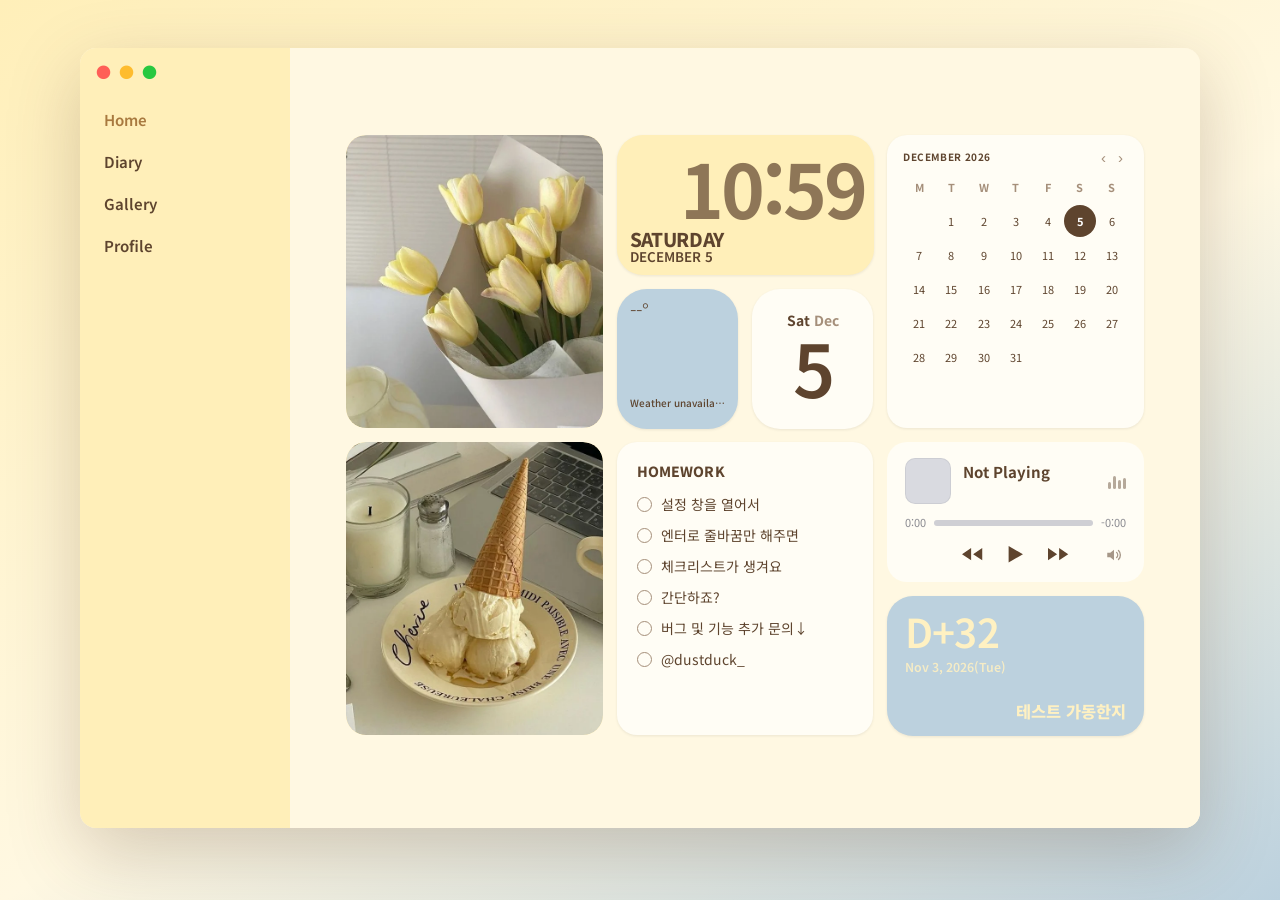
==== index.html @ 394e9ce0 "Add files via upload" ====
<!DOCTYPE html><html lang="ko"><head><meta charset="utf-8"><meta name="viewport" content="width=device-width,initial-scale=1"><title>Mac 샘플 페이지</title><meta name="robots" content="noindex,nofollow,noarchive,noimageindex"><meta property="og:type" content="website"><meta property="og:title" content="Mac 샘플 페이지"><meta property="og:locale" content="ko_KR"><link rel="preconnect" href="https://fonts.googleapis.com"><link rel="preconnect" href="https://fonts.gstatic.com" crossorigin><link rel="stylesheet" href="https://fonts.googleapis.com/css2?family=Noto+Sans+KR:wght@400;500;700&display=swap" media="print" onload="this.media='all'"><noscript><link rel="stylesheet" href="https://fonts.googleapis.com/css2?family=Noto+Sans+KR:wght@400;500;700&display=swap"></noscript><link rel="stylesheet" href="css/site.css"></head><body class="root-5"><main><section class="section-4"><div class="box-28"><nav class="box-29"><div class="box-30"><p class="text-14">●</p><p class="text-15">●</p><p class="text-16">●</p></div><a class="link-9 mac-nav open" data-ck="show" data-to=".box-32" data-grp=".box-31" role="tab" aria-selected="true" href="#">Home</a><a class="link-10 mac-nav" data-ck="show" data-to=".box-36" data-grp=".box-31" role="tab" aria-selected="false" href="#">Diary</a><a class="link-11 mac-nav" data-ck="show" data-to=".box-37" data-grp=".box-31" role="tab" aria-selected="false" href="#">Gallery</a><a class="link-12 mac-nav" data-ck="show" data-to=".box-38" data-grp=".box-31" role="tab" aria-selected="false" href="#">Profile</a></nav><div class="box-31"><div class="box-32" data-panel role="tabpanel"><div class="box-33"><div class="stack-3"><div class="box-34"><img class="image-5" src="images/adv3g8f.webp" alt="튤립 꽃다발 사진" width="600" height="683" fetchpriority="high" decoding="async"></div><div class="clk-3" data-clk="1"><div class="clk-t">1:18</div><div class="clk-w">Saturday</div><div class="clk-d">July 6</div></div><div class="cal-3" data-cal="1"><div class="cal-top"><div class="cal-h" title="오늘이 있는 달로"></div><span class="cal-nav"><button type="button" class="cal-p" aria-label="이전 달">‹</button><button type="button" class="cal-n" aria-label="다음 달">›</button></span></div><div class="cal-g"></div></div><div class="wx-3" data-wx="1" data-c="Seoul"><div class="wx-t">--°</div><div class="wx-m">Loading…</div><div class="wx-l"></div><canvas class="wx-cv" aria-hidden="true"></canvas></div><div class="dcal-3" data-dcal="1"><div class="dc-h"><b>Wed</b> <span>Mar</span></div><div class="dc-n">12</div></div><div class="box-35"><img class="image-6" src="images/ayjs6fj.webp" alt="아이스크림 사진" width="600" height="684" loading="lazy" decoding="async"></div><div class="chk-3" data-chk="1"><div class="chk-t">HOMEWORK</div><ul class="chk-l"><li><i></i><span>설정 창을 열어서</span></li><li><i></i><span>엔터로 줄바꿈만 해주면</span></li><li><i></i><span>체크리스트가 생겨요</span></li><li><i></i><span>간단하죠?</span></li><li><i></i><span>버그 및 기능 추가 문의↓</span></li><li><i></i><span>@dustduck_</span></li></ul></div><div class="lp-3" data-lp="https://youtu.be/PWK8EuUSMSI" data-mp="1"><div class="mp-top"><i class="mp-art"></i><div class="mp-m"><p class="mp-t">Not Playing</p><p class="mp-a"></p></div><i class="mp-eq"><b></b><b></b><b></b><b></b></i></div><div class="mp-tm"><span class="mp-e">0:00</span><div class="mp-bar"><i></i></div><span class="mp-r">-0:00</span></div><div class="mp-c"><div class="mp-ct"><button type="button" class="mp-pr" aria-label="이전 곡"><svg viewBox="0 0 24 24"><path d="M11 6v12L2 12zM22 6v12l-9-6z"/></svg></button><button type="button" class="mp-pl" aria-label="재생 / 일시정지"><svg viewBox="0 0 24 24" class="lp-i-play"><path d="M6 4.5v15l13-7.5z"/></svg><svg viewBox="0 0 24 24" class="lp-i-pause"><path d="M6 4h4.5v16H6zM13.5 4H18v16h-4.5z"/></svg></button><button type="button" class="mp-nx" aria-label="다음 곡"><svg viewBox="0 0 24 24"><path d="M13 6v12l9-6zM2 6v12l9-6z"/></svg></button></div><div class="mp-vw"><button type="button" class="mp-vb" aria-label="볼륨" aria-expanded="false"><svg viewBox="0 0 24 24"><path d="M3 9v6h4l5 4V5L7 9z"/><path d="M15.5 8.5a5 5 0 010 7M18 6a8.5 8.5 0 010 12" fill="none" stroke="currentColor" stroke-width="1.8" stroke-linecap="round"/></svg></button><div class="mp-vp" hidden><input type="range" class="mp-vr" min="0" max="100" step="1" value="70" aria-label="볼륨"></div></div></div><div class="lp-yt"></div></div><div class="dday-3" data-dday="1" data-d="2026-11-03" data-v="l"><div class="dd-i">♥</div><div class="dd-t">테스트 가동한지</div><div class="dd-s">2026-11-03</div><div class="dd-n">D-0</div></div></div></div></div><div class="box-36" data-panel role="tabpanel" hidden><section class="board-9 mac-diary" data-board="diary" data-view="box" data-src="notion" data-cats="top" data-limit="30" aria-label="다이어리 게시판"><ul class="bd-list" aria-live="polite"><li class="bd-msg">불러오는 중…</li></ul></section></div><div class="box-37" data-panel role="tabpanel" hidden><section class="board-10" data-board="gallery" data-view="photos" data-src="static" data-limit="30" aria-label="사진 갤러리"><ul class="bd-list" aria-live="polite"><li class="bd-msg">불러오는 중…</li></ul></section></div><div class="box-38" data-panel role="tabpanel" hidden><section class="board-11 mac-prof" data-board="profile" data-view="profile" data-src="notion" data-limit="10" aria-label="프로필 게시판"><ul class="bd-list" aria-live="polite"><li class="bd-msg">불러오는 중…</li></ul></section><section class="board-12 mac-tl" data-board="timeline" data-view="timeline" data-src="notion" data-limit="30" aria-label="타임라인 게시판"><ul class="bd-list" aria-live="polite"><li class="bd-msg">불러오는 중…</li></ul></section></div></div></div></section></main><script src="js/site.js" defer></script></body></html>
---- css/site.css ----
*,*::before,*::after{box-sizing:border-box}body{margin:0;-webkit-text-size-adjust:100%;overflow-x:clip}img,video,iframe{max-width:100%}img{height:auto}[hidden]{display:none!important}a{color:inherit}form input,form textarea{width:100%;padding:12px 14px;border:1px solid #cfd0d8;border-radius:10px;font:inherit;background:#fff;color:#111}form button{padding:12px 20px;border:0;border-radius:10px;background:#111;color:#fff;font:inherit;font-weight:600;cursor:pointer}[data-ck]{cursor:pointer}.bd-list{list-style:none;margin:0;padding:0;display:flex;flex-direction:column;gap:10px}.bd-item{border:1px solid rgba(128,128,140,.3);border-radius:12px;overflow:hidden}.bd-item summary{display:flex;justify-content:space-between;gap:12px;padding:14px 16px;cursor:pointer;list-style:none;font-weight:600}.bd-item summary::-webkit-details-marker{display:none}.bd-t{flex:1;min-width:0;overflow-wrap:anywhere;margin:0;font-size:inherit}.bd-n{display:none}.bd-item time{font-weight:400;font-size:.85em;opacity:.6;white-space:nowrap}.bd-b{padding:0 16px 16px;white-space:pre-wrap;line-height:1.7;overflow-wrap:anywhere}.bd-b img{display:block;max-width:100%;margin-top:12px;border-radius:8px}.bd-msg{opacity:.6;padding:8px 2px}.bd-item article{display:flex;flex-direction:column;gap:8px}.bd-item article>.bd-img{display:block;width:100%;aspect-ratio:4/3;object-fit:cover;border-radius:10px}.bd-item article>.bd-b{padding:0}[data-view=line] .bd-list{gap:0}[data-view=line] .bd-item{border:0;border-bottom:1px solid rgba(128,128,140,.3);border-radius:0}[data-view=line] .bd-item summary{padding-left:2px;padding-right:2px}[data-view=table] .bd-list{gap:0;border-top:2px solid currentColor}[data-view=table] .bd-item{border:0;border-bottom:1px solid rgba(128,128,140,.3);border-radius:0}[data-view=table] .bd-item summary{display:grid;grid-template-columns:3em 1fr auto;align-items:baseline;padding:12px 6px;font-weight:500}[data-view=table] .bd-n{display:block;opacity:.55;font-weight:400}[data-view=table] .bd-b{padding:4px 6px 18px 3.4em}[data-view=cards] .bd-list{display:grid;grid-template-columns:repeat(auto-fill,minmax(240px,1fr));gap:16px}[data-view=cards] .bd-item{background:rgba(128,128,140,.07);padding:12px}[data-view=cards] .bd-t{font-weight:600}[data-view=feed] .bd-list{gap:48px}[data-view=feed] .bd-item{border:0;border-radius:0;overflow:visible}[data-view=feed] .bd-item time{order:-2;font-size:.85em}[data-view=feed] .bd-t{order:-1;font-size:1.6em;line-height:1.3;font-weight:700}[data-view=feed] .bd-item article>.bd-img{aspect-ratio:auto;height:auto}[data-view=gallery] .bd-list{flex-direction:row;gap:20px;overflow-x:auto;scroll-snap-type:x mandatory;padding-bottom:14px;-webkit-overflow-scrolling:touch}[data-view=gallery] .bd-item{flex:0 0 min(300px,78%);scroll-snap-align:center;border:0;border-radius:0;overflow:visible}[data-view=gallery] .bd-item article>.bd-img{aspect-ratio:4/5;border-radius:6px}[data-view=gallery] .bd-t{font-weight:600}[data-view=gallery] .bd-list:focus-visible{outline:2px solid currentColor;outline-offset:4px}[data-view=photos] .bd-list{display:grid;grid-template-columns:repeat(auto-fill,minmax(min(190px,44%),1fr));gap:10px}[data-view=photos] .bd-item{background:none;padding:0;border:0;border-radius:14px;overflow:hidden}[data-view=photos] .bd-item article>:not(.bd-img){display:none}[data-view=photos] .bd-item:not(:has(.bd-img)){display:none}[data-view=photos] .bd-item article>.bd-img{display:block;width:100%;height:auto;aspect-ratio:1;object-fit:cover;border-radius:0;transition:transform .35s ease}[data-view=photos] .bd-item:hover article>.bd-img{transform:scale(1.05)}[data-view=photos] .bd-item.bd-lb{cursor:zoom-in}[data-view=photos] .bd-item.bd-lb:focus-visible{outline:2px solid currentColor;outline-offset:2px}[data-view=profile] .bd-list{display:grid;grid-template-columns:repeat(auto-fit,minmax(130px,1fr));max-width:480px;margin-left:auto;margin-right:auto;gap:12px}[data-view=profile] .bd-item{border:0;border-radius:18px;background:rgba(128,128,140,.08);padding:14px;overflow:hidden}[data-view=profile] .bd-item article{gap:6px;text-align:center;align-items:center}[data-view=profile] .bd-item article>.bd-img{aspect-ratio:1;width:100%;border-radius:14px;margin-bottom:6px}[data-view=profile] .bd-item time{display:none}[data-view=profile] .bd-cat{opacity:1;font-size:.72em;letter-spacing:.08em;text-transform:uppercase;padding:2px 10px;border-radius:999px;background:rgba(128,128,140,.18);margin:0}[data-view=profile] .bd-t{font-size:1.2em;font-weight:800;order:0}[data-view=profile] .bd-item article>.bd-b{font-size:.9em;opacity:.85;line-height:1.7;text-align:center;word-break:keep-all}[data-view=timeline] .bd-list{gap:0;position:relative;padding:0}[data-view=timeline] .bd-list::before{content:"";position:absolute;left:50%;top:0;bottom:0;width:2px;margin-left:-1px;background:rgba(128,128,140,.3)}[data-view=timeline] .bd-item{border:0;border-radius:0;overflow:visible;padding:0 0 28px;width:calc(50% - 28px);box-sizing:border-box;text-align:right;position:relative}[data-view=timeline] .bd-item:nth-child(even){margin-left:calc(50% + 28px);text-align:left}[data-view=timeline] .bd-item:last-child{padding-bottom:4px}[data-view=timeline] .bd-item::before{content:"";position:absolute;right:-35px;top:.35em;width:12px;height:12px;border-radius:50%;background:currentColor;box-shadow:0 0 0 4px rgba(128,128,140,.18)}[data-view=timeline] .bd-item:nth-child(even)::before{right:auto;left:-35px}[data-view=timeline] .bd-item::after{content:"";position:absolute;right:-24px;top:calc(.35em + 5px);width:24px;height:2px;background:rgba(128,128,140,.3)}[data-view=timeline] .bd-item:nth-child(even)::after{right:auto;left:-24px}[data-view=timeline] .bd-item article>.bd-img{margin-left:auto}[data-view=timeline] .bd-item:nth-child(even) article>.bd-img{margin-left:0}@media (max-width:479px){[data-view=timeline] .bd-item{width:calc(50% - 18px);font-size:.92em}[data-view=timeline] .bd-item:nth-child(even){margin-left:calc(50% + 18px)}[data-view=timeline] .bd-item::before{right:-24px;width:10px;height:10px;box-shadow:0 0 0 3px rgba(128,128,140,.18)}[data-view=timeline] .bd-item:nth-child(even)::before{left:-24px}[data-view=timeline] .bd-item::after{right:-18px;width:18px}[data-view=timeline] .bd-item:nth-child(even)::after{left:-18px}}[data-view=timeline] .bd-item article{gap:3px}[data-view=timeline] .bd-item time{order:-2;font-size:.8em;font-weight:700;letter-spacing:.04em;opacity:.65}[data-view=timeline] .bd-cat{order:-3;margin:0;font-size:.72em;letter-spacing:.06em;text-transform:uppercase}[data-view=timeline] .bd-t{order:-1;font-size:1.1em;font-weight:700}[data-view=timeline] .bd-item article>.bd-b{line-height:1.7}[data-view=timeline] .bd-item article>.bd-img{aspect-ratio:auto;height:auto;max-width:320px;border-radius:10px;margin-top:6px}[data-view=orbitline].ot-on{min-height:calc(100vh + var(--otn,0)*58vh);min-height:calc(100svh + var(--otn,0)*58svh)}[data-view=orbitline] .ot-on .bd-list,[data-view=orbitline].ot-on .bd-list{position:absolute;width:1px;height:1px;margin:-1px;overflow:hidden;clip:rect(0,0,0,0);white-space:nowrap}[data-view=orbitline] .ot-st{position:sticky;top:0;height:100vh;height:100svh;min-height:480px;display:grid;grid-template-columns:minmax(0,1.15fr) minmax(0,.85fr);align-items:center;column-gap:3vw;padding:0 4vw;box-sizing:border-box}[data-view=orbitline] .ot-sample{position:relative;height:auto;min-height:0;padding:12px 0}[data-view=orbitline] .ot-svg{width:min(100%,86vh);height:auto;aspect-ratio:1;justify-self:center;overflow:visible}[data-view=orbitline] .ot-sample .ot-svg{width:min(100%,320px)}[data-view=orbitline] .ot-ring{fill:none;stroke:currentColor;stroke-opacity:.2;stroke-width:1}[data-view=orbitline] .ot-ring.ot-d{stroke-dasharray:2 6;stroke-opacity:.34}[data-view=orbitline] .ot-tk line{stroke:currentColor;stroke-opacity:.4;stroke-width:1}[data-view=orbitline] .ot-core{fill:currentColor}[data-view=orbitline] .ot-ld{stroke:currentColor;stroke-opacity:.45;stroke-width:1;stroke-dasharray:1 5}[data-view=orbitline] .ot-path{fill:none;stroke:currentColor;stroke-opacity:.38;stroke-width:1;stroke-dasharray:3 5}[data-view=orbitline] .ot-dot{fill:currentColor;fill-opacity:.32;stroke:transparent;stroke-width:16px;cursor:pointer;outline:none}[data-view=orbitline] .ot-dot.past{fill-opacity:.62}[data-view=orbitline] .ot-dot.on{fill-opacity:1}[data-view=orbitline] .ot-dot:focus-visible{stroke:currentColor;stroke-opacity:.6;stroke-width:2px}[data-view=orbitline] .ot-halo{fill:none;stroke:currentColor;stroke-opacity:.7;stroke-width:1}[data-view=orbitline] .ot-lb{font:10px ui-monospace,Menlo,Consolas,monospace;fill:currentColor;fill-opacity:.55;letter-spacing:.08em;pointer-events:none}[data-view=orbitline] .ot-cap{padding:0 0 0 2vw;max-width:460px}[data-view=orbitline] .ot-n{font:11px ui-monospace,Menlo,Consolas,monospace;letter-spacing:.24em;opacity:.5}[data-view=orbitline] .ot-dt{font:12px ui-monospace,Menlo,Consolas,monospace;letter-spacing:.14em;opacity:.65;margin-top:20px}[data-view=orbitline] .ot-tt{font:400 clamp(28px,3.4vw,46px)/1.15 Georgia,"Times New Roman",serif;letter-spacing:-.02em;margin:10px 0 16px;padding:0}[data-view=orbitline] .ot-bd{font-size:14px;line-height:1.9;opacity:.75;white-space:pre-line;max-height:34vh;overflow:hidden}[data-view=orbitline] .ot-hint{font:10px ui-monospace,Menlo,Consolas,monospace;letter-spacing:.22em;opacity:.4;margin-top:30px}[data-view=orbitline] .ot-in .ot-dt,[data-view=orbitline] .ot-in .ot-tt,[data-view=orbitline] .ot-in .ot-bd{animation:otf .5s ease both}@keyframes otf{from{opacity:0;transform:translateY(10px)}to{opacity:var(--o,1);transform:none}}@media (max-width:760px){[data-view=orbitline] .ot-st{grid-template-columns:1fr;align-content:center;row-gap:8px;padding:0 20px}[data-view=orbitline] .ot-svg{width:min(100%,46svh)}[data-view=orbitline] .ot-lb{font-size:17px}[data-view=orbitline] .ot-cap{padding:0;max-width:none}[data-view=orbitline] .ot-bd{max-height:22svh;font-size:13px}[data-view=orbitline] .ot-hint{display:none}}@media (prefers-reduced-motion:reduce){[data-view=orbitline] .ot-in .ot-dt,[data-view=orbitline] .ot-in .ot-tt,[data-view=orbitline] .ot-in .ot-bd{animation:none}}[data-view=profile] .bd-list{}[data-view=custom] .bd-item{border:0;border-radius:0;overflow:visible;min-width:0}[data-lay=grid2] .bd-list{display:grid;grid-template-columns:repeat(2,minmax(0,1fr))}[data-lay=grid3] .bd-list{display:grid;grid-template-columns:repeat(3,minmax(0,1fr))}[data-lay=grid4] .bd-list{display:grid;grid-template-columns:repeat(4,minmax(0,1fr))}[data-lay=scroll] .bd-list{flex-direction:row;overflow-x:auto;scroll-snap-type:x mandatory;padding-bottom:14px;-webkit-overflow-scrolling:touch}[data-lay=scroll] .bd-item{flex:0 0 auto;scroll-snap-align:center}[data-bind=body]{white-space:pre-wrap}.bd-item{position:relative}.bd-a{position:absolute;top:0;right:0;bottom:0;left:0;z-index:1;border-radius:inherit}.bd-a:focus-visible{outline:2px solid currentColor;outline-offset:-2px}.bd-more{display:inline-block;margin-top:10px;font-size:.9em;text-decoration:underline;color:inherit}@media (max-width:359px){[data-view=profile] .bd-list{grid-template-columns:1fr}}@media (max-width:991px){[data-lay=grid4] .bd-list{grid-template-columns:repeat(2,minmax(0,1fr))}}@media (max-width:479px){[data-lay=grid2] .bd-list,[data-lay=grid3] .bd-list,[data-lay=grid4] .bd-list{grid-template-columns:1fr}}.bd-cats{display:flex;flex-wrap:wrap;gap:8px;margin:0 0 16px}.bd-cb,.bd-cats>button{font:inherit;color:inherit;background:transparent;border:1px solid rgba(128,128,140,.3);border-radius:999px;padding:6px 14px;cursor:pointer;display:inline-flex;gap:6px;align-items:center}.bd-cats small{opacity:.6;font-size:.85em}.bd-cats [aria-pressed=true]{background:rgba(128,128,140,.22);font-weight:700;border-color:transparent}.bd-cb:focus-visible,.bd-cats>button:focus-visible{outline:2px solid currentColor;outline-offset:2px}.bd-cat{display:inline-block;font-size:.8em;font-weight:700;opacity:.7;margin-bottom:2px}[data-cats=left]{display:grid;grid-template-columns:180px minmax(0,1fr);column-gap:24px}[data-cats=left]>*:not(.bd-cats){grid-column:2}[data-cats=left]>.bd-cats{grid-column:1;grid-row:1 / span 99;align-self:start;flex-direction:column;flex-wrap:nowrap;gap:2px;margin:0;padding-right:14px;border-right:1px solid rgba(128,128,140,.3)}[data-cats=left] .bd-cats>button{border:0;border-radius:8px;justify-content:space-between;padding:8px 10px;text-align:left}@media (max-width:640px){[data-cats=left]{display:block}[data-cats=left]>.bd-cats{flex-direction:row;flex-wrap:wrap;border:0;padding:0;margin:0 0 16px;gap:8px}[data-cats=left] .bd-cats>button{border:1px solid rgba(128,128,140,.3);border-radius:999px;justify-content:flex-start}}[data-catnav]{position:relative}.cn-b{font:inherit;color:inherit;background:transparent;border:1px solid rgba(128,128,140,.3);border-radius:10px;padding:8px 14px;cursor:pointer;display:flex;justify-content:space-between;gap:10px;align-items:center;width:100%;text-align:left}.cn-b::after{content:"\25BE";opacity:.6;transition:transform .15s}.cn-b[aria-expanded=true]::after{transform:rotate(180deg)}.cn-b:focus-visible,.cn-l a:focus-visible{outline:2px solid currentColor;outline-offset:2px}.cn-l{list-style:none;margin:0;padding:6px 0 0}.cn-l[hidden]{display:none}.cn-l a{display:flex;justify-content:space-between;gap:10px;padding:7px 10px;border-radius:8px;color:inherit;text-decoration:none}.cn-l a:hover,.cn-l a[aria-current]{background:rgba(128,128,140,.18)}.cn-l a[aria-current]{font-weight:700}.cn-l small{opacity:.6}[data-cstyle=fold] .cn-b{border:0;padding:6px 2px;font-weight:700}[data-cstyle=drop] .cn-l{position:absolute;left:0;top:calc(100% + 6px);min-width:100%;z-index:30;padding:6px;background:Canvas;color:CanvasText;border:1px solid rgba(128,128,140,.3);border-radius:12px;box-shadow:0 10px 30px rgba(0,0,0,.15)}.bd-item.bd-cur{background:rgba(128,128,140,.14);box-shadow:inset 3px 0 0 currentColor;padding:10px 12px;margin:-10px -12px;border-radius:8px}[data-prev="1"] .bd-item article>.bd-b,[data-prev="1"] [data-bind=body]{display:-webkit-box;-webkit-box-orient:vertical;-webkit-line-clamp:1;overflow:hidden}[data-prev="2"] .bd-item article>.bd-b,[data-prev="2"] [data-bind=body]{display:-webkit-box;-webkit-box-orient:vertical;-webkit-line-clamp:2;overflow:hidden}[data-prev="3"] .bd-item article>.bd-b,[data-prev="3"] [data-bind=body]{display:-webkit-box;-webkit-box-orient:vertical;-webkit-line-clamp:3;overflow:hidden}.lp-rec{position:absolute;left:5%;top:6.1%;width:72%;aspect-ratio:1;border-radius:50%;background:radial-gradient(circle,#2f4a4d,#16282b) center/cover;box-shadow:0 0 0 1.2cqw #0c0c0d,0 0 0 1.4cqw #2a2a2d;animation:lpspin 9s linear infinite;animation-play-state:paused}.lp-rec::after{content:"";position:absolute;inset:0;border-radius:50%;background:repeating-radial-gradient(circle,rgba(0,0,0,.16) 0 .25cqw,rgba(255,255,255,.05) .25cqw .5cqw),conic-gradient(from 20deg,rgba(255,255,255,.12),transparent 20%,rgba(255,255,255,.1) 50%,transparent 70%,rgba(255,255,255,.12))}.lp-hole{position:absolute;left:50%;top:50%;width:3.2cqw;height:3.2cqw;margin:-1.6cqw 0 0 -1.6cqw;border-radius:50%;background:#e8e8ea;z-index:2;box-shadow:0 0 0 .8cqw rgba(0,0,0,.35)}.lp-ring{position:absolute;left:3.56%;top:4.3%;width:75%;aspect-ratio:1;transform:rotate(-90deg);pointer-events:none;z-index:2;overflow:visible}.lp-ring circle{fill:none;stroke:currentColor;stroke-width:.55;stroke-linecap:round;transition:stroke-dasharray .5s linear}.lp-tn{position:absolute;left:0;top:0;width:100%;height:100%;pointer-events:none;z-index:3;overflow:visible}.lp-arm{transform-origin:596px 108px;transform:rotate(-12deg);transition:transform 1s cubic-bezier(.4,0,.2,1);filter:drop-shadow(0 6px 5px rgba(0,0,0,.35))}.on .lp-arm{transform:rotate(0deg)}.lp-vol{position:absolute;right:5%;top:50%;width:4.2%;height:36%;touch-action:none;cursor:ns-resize;z-index:4;outline:none}.lp-vt{position:absolute;left:0;right:0;top:0;bottom:0;border-radius:.9cqw;background:linear-gradient(90deg,rgba(255,255,255,.04),rgba(255,255,255,.11) 50%,rgba(255,255,255,.04));box-shadow:inset 0 0 0 .25cqw rgba(255,255,255,.1),inset 0 .4cqw .8cqw rgba(0,0,0,.45)}.lp-vt::before{content:"";position:absolute;left:50%;top:6%;bottom:6%;width:.9cqw;margin-left:-.45cqw;border-radius:1cqw;background:linear-gradient(90deg,#020202,#1a1a1c);box-shadow:0 0 0 .2cqw rgba(255,255,255,.14),inset 0 .2cqw .3cqw rgba(0,0,0,.8)}.lp-vt::after{content:"";position:absolute;left:6%;right:6%;top:6%;bottom:6%;background:repeating-linear-gradient(180deg,rgba(255,255,255,.5) 0 .2cqw,transparent .2cqw 2.1cqw) left/18% 100% no-repeat,repeating-linear-gradient(180deg,rgba(255,255,255,.5) 0 .2cqw,transparent .2cqw 2.1cqw) right/18% 100% no-repeat,repeating-linear-gradient(180deg,rgba(255,255,255,.85) 0 .25cqw,transparent .25cqw 8.4cqw) left/30% 100% no-repeat,repeating-linear-gradient(180deg,rgba(255,255,255,.85) 0 .25cqw,transparent .25cqw 8.4cqw) right/30% 100% no-repeat}.lp-vk{position:absolute;left:-14%;width:128%;height:12%;top:26.4%;border-radius:.7cqw;background:repeating-linear-gradient(180deg,rgba(0,0,0,.28) 0 .15cqw,transparent .15cqw .55cqw),linear-gradient(180deg,#c3c3c8,#76767c 48%,#5c5c61 52%,#a1a1a7);box-shadow:0 .5cqw 1cqw rgba(0,0,0,.55),inset 0 .15cqw .15cqw rgba(255,255,255,.5)}.lp-vk::after{content:"";position:absolute;left:10%;right:10%;top:50%;height:.4cqw;margin-top:-.2cqw;background:#f4f4f7;border-radius:1cqw;box-shadow:0 0 .6cqw rgba(255,255,255,.5)}.lp-ti{position:absolute;left:13.5%;bottom:5.4%;width:44%;margin:0;font-size:2.6cqw;line-height:1.3;opacity:.85;white-space:nowrap;overflow:hidden;text-overflow:ellipsis;z-index:4}.on .lp-rec{animation-play-state:running}.lp-pl{position:absolute;left:2.4%;bottom:3.6%;width:9%;aspect-ratio:1;border:0;padding:0;cursor:pointer;color:inherit;background:#3a3a3d;border-radius:50%;display:flex;align-items:center;justify-content:center;transition:background .2s,transform .15s;z-index:4}.lp-pl:hover{background:#505055;transform:scale(1.06)}.lp-pl svg{width:52%;height:52%;fill:currentColor}.lp-i-pause{display:none}.on .lp-i-pause{display:block}.on .lp-i-play{display:none}[data-mp]{display:flex;flex-direction:column;justify-content:center;gap:10px;padding:14px 18px 12px}.mp-top{display:flex;align-items:center;gap:12px}.mp-art{flex:0 0 46px;width:46px;height:46px;border-radius:10px;background:#d9dae0 center/cover;box-shadow:inset 0 0 0 1px rgba(0,0,0,.06)}.mp-m{flex:1;min-width:0}.mp-t{margin:0;font-size:15px;font-weight:700;line-height:1.3;white-space:nowrap;overflow:hidden;text-overflow:ellipsis}.mp-a{margin:1px 0 0;font-size:13px;color:#8a8a90;white-space:nowrap;overflow:hidden;text-overflow:ellipsis;min-height:1.3em}.mp-eq{display:flex;align-items:flex-end;gap:2px;height:16px;flex:0 0 auto;opacity:.45}.mp-eq b{display:block;width:3px;height:40%;border-radius:2px;background:currentColor}.on .mp-eq b{animation:mpeq .9s ease-in-out infinite alternate}.mp-eq b:nth-child(2){animation-delay:-.3s!important;height:80%}.mp-eq b:nth-child(3){animation-delay:-.6s!important;height:55%}.mp-eq b:nth-child(4){animation-delay:-.15s!important;height:70%}.mp-tm{display:flex;align-items:center;gap:8px;font-size:11px;color:#8a8a90;font-variant-numeric:tabular-nums}.mp-bar{position:relative;flex:1;height:6px;border-radius:3px;background:#cfcfd4;overflow:hidden;cursor:pointer}.mp-bar i{display:block;height:100%;width:0;background:#76767b;border-radius:3px;transition:width .5s linear}.mp-c{position:relative;display:grid;grid-template-columns:minmax(0,1fr) auto minmax(24px,1fr);align-items:center}.mp-ct{display:flex;align-items:center;justify-content:center;gap:clamp(10px,8cqw,34px);grid-column:2}.mp-vw{display:flex;flex:none;grid-column:3;justify-self:end}.mp-vb{border:0;padding:3px;background:transparent;color:inherit;opacity:.55;cursor:pointer;display:flex;border-radius:6px;transition:opacity .15s}.mp-vb:hover,.mp-vb[aria-expanded="true"]{opacity:1}.mp-vb svg{width:18px;height:18px;fill:currentColor}.mp-vp{position:absolute;right:-4px;bottom:calc(100% + 8px);padding:9px 12px;border-radius:12px;background:#fff;box-shadow:0 4px 18px rgba(0,0,0,.2),0 0 0 1px rgba(0,0,0,.06);z-index:30}.mp-vp[hidden]{display:none}.mp-vr{-webkit-appearance:none;appearance:none;display:block;width:110px;height:4px;border-radius:2px;background:#cfcfd4;outline:none;cursor:pointer;margin:0}.mp-vr::-webkit-slider-thumb{-webkit-appearance:none;width:14px;height:14px;border-radius:50%;background:#555;border:0}.mp-vr::-moz-range-thumb{width:14px;height:14px;border-radius:50%;background:#555;border:0}.mp-pr,.mp-pl,.mp-nx{border:0;padding:0;background:transparent;color:inherit;cursor:pointer;display:flex;align-items:center;justify-content:center;transition:transform .15s,opacity .15s}.mp-pr:hover,.mp-pl:hover,.mp-nx:hover{transform:scale(1.1)}.mp-pr svg,.mp-nx svg{width:clamp(22px,11cqw,28px);height:clamp(22px,11cqw,28px);fill:currentColor}.mp-pl svg{width:clamp(24px,12cqw,30px);height:clamp(24px,12cqw,30px);fill:currentColor}.lp-yt{position:absolute;left:0;top:0;width:200px;height:200px;opacity:0;pointer-events:none;z-index:-1}@keyframes mpeq{from{height:25%}to{height:100%}}@keyframes lpspin{to{transform:rotate(360deg)}}@media (prefers-reduced-motion:reduce){.lp-rec{animation:none!important}}.cal-top{display:flex;align-items:center;justify-content:space-between;margin:0 0 6px}.cal-h{font-size:clamp(8px,2.4vw,10px);font-weight:700;color:var(--ac,#d33);letter-spacing:.04em;cursor:pointer}.cal-nav{display:flex;gap:2px}.cal-nav button{border:0;background:transparent;color:var(--tx2,#999);font-size:15px;line-height:1;padding:0 5px;cursor:pointer;border-radius:6px}.cal-nav button:hover{color:inherit;background:rgba(0,0,0,.06)}.cal-g{max-width:250px;margin:0 auto;display:grid;grid-template-columns:repeat(7,minmax(0,1fr));gap:2px 0;text-align:center;font-size:clamp(9px,2.7vw,11px);line-height:1;color:inherit;font-variant-numeric:tabular-nums}.cal-g i{font-style:normal;display:flex;align-items:center;justify-content:center;min-width:0;padding:0;aspect-ratio:1;box-sizing:border-box}.cal-g .cal-w{font-weight:700;color:var(--tx2,#999)}.cal-g .cal-t{background:var(--ac,#d33);color:#fff;border-radius:50%;font-weight:700}.cal-g .cal-e{position:relative;cursor:pointer}.cal-g .cal-e::after{content:"";position:absolute;left:50%;bottom:11%;width:4px;height:4px;margin-left:-2px;border-radius:50%;background:var(--ac,#d33)}.cal-g .cal-t.cal-e::after{background:#fff}.cal-ev{position:absolute;left:8px;right:8px;bottom:8px;max-height:72%;overflow:auto;padding:10px 12px;border-radius:12px;background:#fff;color:#2a2a2a;box-shadow:0 4px 18px rgba(0,0,0,.2),0 0 0 1px rgba(0,0,0,.06);z-index:30;font-size:12px;line-height:1.45;text-align:left}.cal-ev[hidden]{display:none}.cal-ev b{display:flex;justify-content:space-between;align-items:center;margin:0 0 6px;font-size:12px}.cal-ev button{border:0;background:transparent;color:inherit;font-size:16px;line-height:1;cursor:pointer;padding:0 2px;opacity:.6}.cal-ev p{margin:0 0 5px}.cal-ev p span{display:inline-block;min-width:3.4em;opacity:.55;font-variant-numeric:tabular-nums}.cal-ev p small{opacity:.55;margin-left:4px}[data-clk]{container-type:size;position:relative;overflow:hidden}.clk-t{position:absolute;right:min(3.5cqw,7.52cqh);top:37%;transform:translateY(-50%);font:700 min(29cqw,62.35cqh)/1 -apple-system,BlinkMacSystemFont,"Helvetica Neue","Noto Sans KR",Arial,sans-serif;letter-spacing:-.04em;opacity:.7;white-space:nowrap;font-variant-numeric:tabular-nums;z-index:0}.clk-w{position:absolute;left:min(5cqw,10.75cqh);bottom:min(10.5cqw,22.57cqh);font-size:min(7.4cqw,15.91cqh);font-weight:800;line-height:1;text-transform:uppercase;letter-spacing:-.02em;white-space:nowrap;z-index:1}[data-w=s] .clk-w{text-transform:none;font-style:italic;font-weight:400;letter-spacing:0;font-size:min(9cqw,19.35cqh)}.clk-d{position:absolute;left:min(5cqw,10.75cqh);bottom:min(4.5cqw,9.67cqh);font:600 min(5.2cqw,11.18cqh)/1 -apple-system,BlinkMacSystemFont,"Helvetica Neue","Noto Sans KR",Arial,sans-serif;text-transform:uppercase;white-space:nowrap;z-index:1}[data-wx]{container-type:size;position:relative;overflow:hidden;font-family:-apple-system,BlinkMacSystemFont,"Helvetica Neue","Noto Sans KR",Arial,sans-serif}.wx-t{position:absolute;left:min(11cqw,11cqh);top:min(8cqw,8cqh);font-size:min(16cqw,16cqh);font-weight:300;line-height:1.1;letter-spacing:-.02em}.wx-l{position:absolute;left:min(11cqw,11cqh);right:min(9cqw,9cqh);bottom:min(9cqw,9cqh);font-size:min(6.2cqw,6.2cqh);font-weight:500;line-height:1.2;white-space:nowrap;overflow:hidden;text-overflow:ellipsis;opacity:.5}.wx-m{position:absolute;left:min(11cqw,11cqh);right:min(9cqw,9cqh);bottom:min(16.5cqw,16.5cqh);font-size:min(8.2cqw,8.2cqh);font-weight:500;line-height:1.2;white-space:nowrap;overflow:hidden;text-overflow:ellipsis}.wx-cv{position:absolute;left:min(8cqw,8cqh);top:25%;width:calc(100% - min(16cqw,16cqh));height:38%;display:block}[data-dcal]{container-type:size;position:relative;overflow:hidden;font-family:-apple-system,BlinkMacSystemFont,"Helvetica Neue","Noto Sans KR",Arial,sans-serif;display:flex;flex-direction:column;align-items:center;justify-content:center}.dc-h{font-size:min(11.5cqw,11.5cqh);line-height:1;font-weight:700;white-space:nowrap;margin-bottom:min(2cqw,2cqh)}.dc-h span{color:var(--tx2,#8e8e93);font-weight:700}.dc-n{font-size:min(60cqw,60cqh);line-height:1;font-weight:600;letter-spacing:-.03em;font-variant-numeric:tabular-nums}[data-dday]{container-type:size;position:relative;overflow:hidden;font-family:-apple-system,BlinkMacSystemFont,"Helvetica Neue","Noto Sans KR",Arial,sans-serif}.dd-i{color:var(--ac,#e5383b);position:absolute;left:min(7cqw,16.10cqh);top:min(4.5cqw,10.35cqh);font-size:min(10.5cqw,24.15cqh);line-height:1}.dd-t{position:absolute;left:min(22cqw,50.60cqh);right:min(5cqw,11.50cqh);top:min(5cqw,11.50cqh);font-size:min(7.2cqw,16.56cqh);font-weight:800;line-height:1.2;text-transform:uppercase;white-space:nowrap;overflow:hidden;text-overflow:ellipsis}.dd-s{position:absolute;left:min(22cqw,50.60cqh);right:min(5cqw,11.50cqh);top:min(13.5cqw,31.05cqh);font-size:min(4.6cqw,10.58cqh);line-height:1.2;opacity:.6;white-space:nowrap;overflow:hidden;text-overflow:ellipsis}[data-v="l"] .dd-n{left:min(7cqw,16.10cqh);right:auto;bottom:auto;top:min(6cqw,13.80cqh);width:min(80cqw,184.00cqh);text-align:left;font-size:min(15.5cqw,35.65cqh);font-weight:600;letter-spacing:-.02em}[data-v="l"] .dd-s{left:min(7cqw,16.10cqh);right:auto;width:min(80cqw,184.00cqh);top:min(25cqw,57.50cqh);font-size:min(4.8cqw,11.04cqh);opacity:.85;font-weight:600}[data-v="l"] .dd-i{display:none}[data-v="l"] .dd-t{left:min(40cqw,92.00cqh);right:min(7cqw,16.10cqh);top:auto;bottom:min(5.5cqw,12.65cqh);font-size:min(6.4cqw,14.72cqh);text-align:right}.dd-n{position:absolute;right:min(6cqw,13.80cqh);bottom:min(5cqw,11.50cqh);font-size:min(12.5cqw,28.75cqh);font-weight:600;line-height:1;white-space:nowrap;font-variant-numeric:tabular-nums}.chk-t{font-size:14px;font-weight:800;margin:0 0 8px;letter-spacing:.01em}.chk-l{list-style:none;margin:0;padding:0;display:flex;flex-direction:column;gap:2px}.chk-l li{display:flex;align-items:center;gap:9px;font-size:14px;line-height:1.5;padding:4px 0;color:inherit;cursor:pointer;user-select:none}.chk-l li i{flex:0 0 15px;width:15px;height:15px;box-sizing:border-box;border:1.5px solid var(--tx2,#888);border-radius:50%;position:relative;transition:background .15s,border-color .15s}.chk-l li.done i{border-color:transparent;opacity:.45}.chk-l li.done i::after{content:"";position:absolute;left:50%;top:50%;width:5px;height:9px;border:solid currentColor;border-width:0 2px 2px 0;transform:translate(-50%,-62%) rotate(45deg)}.chk-l li.done span{text-decoration:line-through;opacity:.45}body.root-5{font-family:'Noto Sans KR',sans-serif;color:#1c1c22;background-color:#ffffff;font-size:16px;line-height:1.6;background-image:linear-gradient(150deg,#FFEFB9 0%,#FFF8E2 55%,#BCD1DE 100%);background-attachment:fixed;display:flex;flex-direction:column;min-height:100vh}.section-4{display:flex;flex-direction:column;align-items:center;padding-top:48px;padding-right:20px;padding-bottom:48px;padding-left:20px;width:100%;flex:1;justify-content:center}.box-28{display:flex;flex-direction:row;gap:0;padding-top:0;padding-right:0;padding-bottom:0;padding-left:0;width:1120px;max-width:100%;min-height:780px;border-radius:16px;overflow:hidden;box-shadow:0 24px 70px rgba(94,68,46,.25);font-family:-apple-system,BlinkMacSystemFont,"Helvetica Neue","Noto Sans KR",sans-serif;background-color:#FFF8E2}.box-29{display:flex;flex-direction:column;gap:4px;padding-top:16px;padding-right:12px;padding-bottom:16px;padding-left:12px;width:210px;flex-shrink:0;background-color:#FFEFB9}.box-30{display:flex;flex-direction:row;gap:8px;padding-top:0;padding-right:4px;padding-bottom:18px;padding-left:4px;flex-shrink:0;width:auto}.text-14{margin-top:0;margin-right:0;margin-bottom:0;margin-left:0;font-size:15px;line-height:1;color:#ff5f57;width:auto;flex-shrink:0;flex-grow:0}.text-15{margin-top:0;margin-right:0;margin-bottom:0;margin-left:0;font-size:15px;line-height:1;color:#febc2e;width:auto;flex-shrink:0;flex-grow:0}.text-16{margin-top:0;margin-right:0;margin-bottom:0;margin-left:0;font-size:15px;line-height:1;color:#28c840;width:auto;flex-shrink:0;flex-grow:0}.link-9{color:#5E442E;text-decoration:none;width:fit-content;font-weight:600;font-size:15px;padding-top:7px;padding-right:12px;padding-bottom:7px;padding-left:12px;border-radius:8px;display:block}.link-10{color:#5E442E;text-decoration:none;width:fit-content;font-weight:600;font-size:15px;padding-top:7px;padding-right:12px;padding-bottom:7px;padding-left:12px;border-radius:8px;display:block}.link-11{color:#5E442E;text-decoration:none;width:fit-content;font-weight:600;font-size:15px;padding-top:7px;padding-right:12px;padding-bottom:7px;padding-left:12px;border-radius:8px;display:block}.link-12{color:#5E442E;text-decoration:none;width:fit-content;font-weight:600;font-size:15px;padding-top:7px;padding-right:12px;padding-bottom:7px;padding-left:12px;border-radius:8px;display:block}.box-31{display:flex;flex-direction:column;gap:12px;padding-top:34px;padding-right:32px;padding-bottom:40px;padding-left:32px;flex:1;min-width:0;background-color:#FFF8E2}.box-32{display:flex;flex-direction:column;gap:14px;padding-top:32px;padding-right:24px;padding-bottom:32px;padding-left:24px;flex:1 1 auto;justify-content:center}.box-33{display:flex;flex-direction:column;gap:12px;padding-top:0;padding-right:0;padding-bottom:0;padding-left:0;container-type:inline-size;width:100%;max-width:1000px}.stack-3{display:grid;grid-template-columns:repeat(6,minmax(0,1fr));gap:14px;grid-auto-rows:calc((100cqw - 70px) / 6 * 1.15);grid-auto-flow:row dense;width:100%}.box-34{display:flex;flex-direction:column;gap:12px;padding-top:0;padding-right:0;padding-bottom:0;padding-left:0;grid-column:span 2;grid-row:span 2;border-radius:20px;overflow:hidden;background-color:#FFEFB9}.image-5{display:block;width:100%;height:100%;max-width:100%;border-width:0;object-fit:cover;border-radius:20px}.clk-3{width:auto;max-width:none;aspect-ratio:auto;background-color:#FFEFB9;color:#5E442E;border-radius:26px;box-shadow:0 1px 3px rgba(0,0,0,.08);padding-top:0;padding-right:0;padding-bottom:0;padding-left:0;box-sizing:border-box;grid-column:span 2;grid-row:span 1}.cal-3{position:relative;width:auto;max-width:none;background-color:#FFFDF5;color:#5E442E;border-radius:20px;padding-top:14px;padding-right:16px;padding-bottom:14px;padding-left:16px;box-shadow:0 1px 3px rgba(0,0,0,.08);overflow:hidden;box-sizing:border-box;grid-column:span 2;grid-row:span 2;aspect-ratio:auto;--ac:#5E442E;--tx2:#a58f7a}.wx-3{width:auto;max-width:none;aspect-ratio:auto;background-color:#BCD1DE;color:#5E442E;border-radius:30px;padding-top:0;padding-right:0;padding-bottom:0;padding-left:0;box-shadow:0 1px 3px rgba(0,0,0,.08);box-sizing:border-box;grid-column:span 1;grid-row:span 1;--ac:#5E442E;--tx2:#6f6a68}.dcal-3{width:auto;max-width:none;aspect-ratio:auto;background-color:#FFFDF5;color:#5E442E;border-radius:28px;box-shadow:0 1px 3px rgba(0,0,0,.08);box-sizing:border-box;grid-column:span 1;grid-row:span 1;--ac:#5E442E;--tx2:#a58f7a}.box-35{display:flex;flex-direction:column;gap:12px;padding-top:0;padding-right:0;padding-bottom:0;padding-left:0;grid-column:span 2;grid-row:span 2;border-radius:20px;overflow:hidden;background-color:#FFEFB9}.image-6{display:block;width:100%;height:100%;max-width:100%;border-width:0;object-fit:cover;border-radius:20px}.chk-3{width:auto;max-width:none;background-color:#FFFDF5;color:#5E442E;border-radius:20px;padding-top:18px;padding-right:20px;padding-bottom:18px;padding-left:20px;box-shadow:0 1px 3px rgba(0,0,0,.08);box-sizing:border-box;overflow:hidden;grid-column:span 2;grid-row:span 2;aspect-ratio:auto;--ac:#5E442E;--tx2:#a58f7a}.lp-3{position:relative;width:auto;max-width:none;aspect-ratio:auto;background-color:#FFFDF5;color:#5E442E;border-radius:20px;overflow:hidden;container-type:inline-size;grid-column:span 2;grid-row:span 1;--ac:#5E442E;--tx2:#a58f7a}.dday-3{width:auto;max-width:none;aspect-ratio:auto;background-color:#BCD1DE;color:#fff1c2;border-radius:26px;box-shadow:0 1px 3px rgba(0,0,0,.08);box-sizing:border-box;grid-column:span 2;grid-row:span 1;--tx2:#FFF8E2;text-decoration:none}.box-36{display:flex;flex-direction:column;gap:14px;padding-top:0;padding-right:0;padding-bottom:0;padding-left:0}.board-9{width:100%;max-width:none;color:#5E442E}.box-37{display:flex;flex-direction:column;gap:14px;padding-top:0;padding-right:0;padding-bottom:0;padding-left:0}.board-10{width:100%;max-width:none}.box-38{display:flex;flex-direction:column;gap:28px;padding-top:0;padding-right:0;padding-bottom:0;padding-left:0}.board-11{width:100%;max-width:none;color:#5E442E}.board-12{width:100%;max-width:none;color:#5E442E}@media (max-width:991px){.box-28{flex-direction:column;height:auto}.box-29{width:100%;height:auto;flex-direction:row;flex-wrap:wrap;align-items:center;padding-top:12px;padding-right:12px;padding-bottom:12px;padding-left:12px}.box-30{padding-top:0;padding-right:10px;padding-bottom:0;padding-left:0}.box-31{padding-top:22px;padding-right:16px;padding-bottom:22px;padding-left:16px;height:auto;overflow-y:visible}.stack-3{grid-auto-rows:calc((100cqw - 70px) / 6 * 1.4)}}@media (max-width:479px){body.root-5{background-attachment:scroll}.section-4{padding-top:20px;padding-right:10px;padding-bottom:20px;padding-left:10px}.box-28{flex-direction:column;height:auto}.box-29{width:100%;height:auto;flex-direction:row;flex-wrap:wrap;align-items:center;padding-top:12px;padding-right:12px;padding-bottom:12px;padding-left:12px}.box-30{width:100%;padding-top:0;padding-right:4px;padding-bottom:4px;padding-left:4px}.link-9{font-size:14px;padding-top:6px;padding-right:10px;padding-bottom:6px;padding-left:10px}.link-10{font-size:14px;padding-top:6px;padding-right:10px;padding-bottom:6px;padding-left:10px}.link-11{font-size:14px;padding-top:6px;padding-right:10px;padding-bottom:6px;padding-left:10px}.link-12{font-size:14px;padding-top:6px;padding-right:10px;padding-bottom:6px;padding-left:10px}.box-31{padding-top:22px;padding-right:16px;padding-bottom:22px;padding-left:16px;height:auto;overflow-y:visible}.box-32{padding-top:20px;padding-right:8px;padding-bottom:20px;padding-left:8px}.stack-3{grid-template-columns:repeat(4,minmax(0,1fr));grid-auto-rows:calc((100cqw - 42px) / 4)}.box-34{grid-column:span 2;grid-row:span 2;order:4}.clk-3{grid-column:span 4;grid-row:span 2;order:0}.cal-3{grid-column:span 4;grid-row:span 4;order:3}.wx-3{grid-column:span 2;grid-row:span 2;order:1}.dcal-3{grid-column:span 2;grid-row:span 2;order:2}.box-35{grid-column:span 2;grid-row:span 2;order:5}.chk-3{grid-column:span 4;grid-row:span 3;order:6}.lp-3{grid-column:span 4;grid-row:span 2;order:7}.dday-3{grid-column:span 4;grid-row:span 2;order:8}}.link-9.open,.open .link-9{color:#A8793F}.link-10.open,.open .link-10{color:#A8793F}.link-11.open,.open .link-11{color:#A8793F}.link-12.open,.open .link-12{color:#A8793F}.mac-nav{transition:background-color .18s ease,color .18s ease}.mac-nav:hover{background-color:#F0D586 !important}.mac-diary .bd-cats{gap:8px;margin:0 0 20px}.mac-diary .bd-cats>button{border:0;background:#FFEFB9;color:#5E442E;font-weight:600;font-size:14px;padding:7px 16px;transition:background-color .18s,color .18s}.mac-diary .bd-cats>button:hover{background:#F0D586}.mac-diary .bd-cats>button[aria-pressed=true]{background:#5E442E;color:#FFF8E2}.mac-diary .bd-cats small{opacity:.55}.mac-diary .bd-list{gap:12px}.mac-diary .bd-item{background:#FFFDF5;border:0;border-radius:16px;box-shadow:0 1px 3px rgba(94,68,46,.12);transition:box-shadow .18s}.mac-diary .bd-item:hover{box-shadow:0 4px 14px rgba(94,68,46,.16)}.mac-diary .bd-item summary{padding:16px 20px;font-weight:700;color:#5E442E}.mac-diary .bd-item time{color:#a58f7a;font-weight:500}.mac-diary .bd-item details[open] summary{border-bottom:1px solid rgba(94,68,46,.1)}.mac-diary .bd-b{padding:14px 20px 20px;color:#5E442E;line-height:1.8}.mac-diary .bd-msg{color:#a58f7a}.mac-prof .bd-item{background:#FFFDF5;border-radius:20px;padding:16px;box-shadow:0 1px 3px rgba(94,68,46,.12);transition:box-shadow .18s,transform .18s}.mac-prof .bd-item:hover{box-shadow:0 6px 18px rgba(94,68,46,.16);transform:translateY(-2px)}.mac-prof .bd-item article>.bd-img{background:#FFEFB9;border-radius:16px}.mac-prof .bd-cat{background:#BCD1DE;color:#5E442E;font-weight:700}.mac-prof .bd-t{color:#5E442E;font-weight:800}.mac-prof .bd-b{color:#5E442E;opacity:.8}.mac-tl .bd-list::before{background:#E6D7A8}.mac-tl .bd-item::after{background:#E6D7A8}.mac-tl .bd-item::before{background:#A8793F;box-shadow:0 0 0 4px #FFEFB9}.mac-tl .bd-item time{color:#A8793F;opacity:1}.mac-tl .bd-cat{color:#6f6a68}.mac-tl .bd-t{color:#5E442E}.mac-tl .bd-b{color:#5E442E;opacity:.85}.mac-tl .bd-msg,.mac-prof .bd-msg{color:#a58f7a}
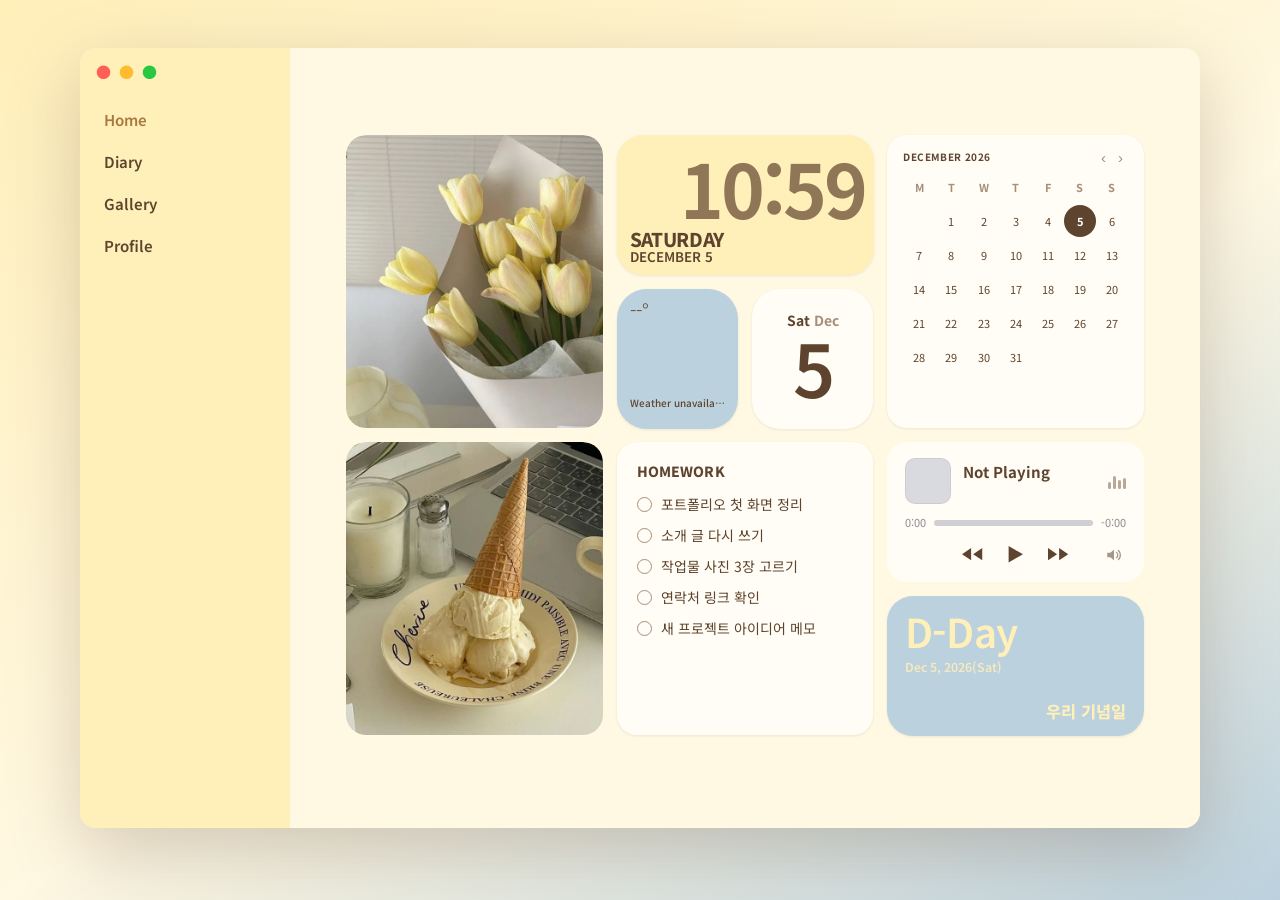
==== commit d262f3e1: "Add files via upload" ====
--- a/index.html
+++ b/index.html
@@ -1 +1 @@
-<!DOCTYPE html><html lang="ko"><head><meta charset="utf-8"><meta name="viewport" content="width=device-width,initial-scale=1"><title>Mac 샘플 페이지</title><meta name="robots" content="noindex,nofollow,noarchive,noimageindex"><meta property="og:type" content="website"><meta property="og:title" content="Mac 샘플 페이지"><meta property="og:locale" content="ko_KR"><link rel="preconnect" href="https://fonts.googleapis.com"><link rel="preconnect" href="https://fonts.gstatic.com" crossorigin><link rel="stylesheet" href="https://fonts.googleapis.com/css2?family=Noto+Sans+KR:wght@400;500;700&display=swap" media="print" onload="this.media='all'"><noscript><link rel="stylesheet" href="https://fonts.googleapis.com/css2?family=Noto+Sans+KR:wght@400;500;700&display=swap"></noscript><link rel="stylesheet" href="css/site.css"></head><body class="root-5"><main><section class="section-4"><div class="box-28"><nav class="box-29"><div class="box-30"><p class="text-14">●</p><p class="text-15">●</p><p class="text-16">●</p></div><a class="link-9 mac-nav open" data-ck="show" data-to=".box-32" data-grp=".box-31" role="tab" aria-selected="true" href="#">Home</a><a class="link-10 mac-nav" data-ck="show" data-to=".box-36" data-grp=".box-31" role="tab" aria-selected="false" href="#">Diary</a><a class="link-11 mac-nav" data-ck="show" data-to=".box-37" data-grp=".box-31" role="tab" aria-selected="false" href="#">Gallery</a><a class="link-12 mac-nav" data-ck="show" data-to=".box-38" data-grp=".box-31" role="tab" aria-selected="false" href="#">Profile</a></nav><div class="box-31"><div class="box-32" data-panel role="tabpanel"><div class="box-33"><div class="stack-3"><div class="box-34"><img class="image-5" src="images/adv3g8f.webp" alt="튤립 꽃다발 사진" width="600" height="683" fetchpriority="high" decoding="async"></div><div class="clk-3" data-clk="1"><div class="clk-t">1:18</div><div class="clk-w">Saturday</div><div class="clk-d">July 6</div></div><div class="cal-3" data-cal="1"><div class="cal-top"><div class="cal-h" title="오늘이 있는 달로"></div><span class="cal-nav"><button type="button" class="cal-p" aria-label="이전 달">‹</button><button type="button" class="cal-n" aria-label="다음 달">›</button></span></div><div class="cal-g"></div></div><div class="wx-3" data-wx="1" data-c="Seoul"><div class="wx-t">--°</div><div class="wx-m">Loading…</div><div class="wx-l"></div><canvas class="wx-cv" aria-hidden="true"></canvas></div><div class="dcal-3" data-dcal="1"><div class="dc-h"><b>Wed</b> <span>Mar</span></div><div class="dc-n">12</div></div><div class="box-35"><img class="image-6" src="images/ayjs6fj.webp" alt="아이스크림 사진" width="600" height="684" loading="lazy" decoding="async"></div><div class="chk-3" data-chk="1"><div class="chk-t">HOMEWORK</div><ul class="chk-l"><li><i></i><span>설정 창을 열어서</span></li><li><i></i><span>엔터로 줄바꿈만 해주면</span></li><li><i></i><span>체크리스트가 생겨요</span></li><li><i></i><span>간단하죠?</span></li><li><i></i><span>버그 및 기능 추가 문의↓</span></li><li><i></i><span>@dustduck_</span></li></ul></div><div class="lp-3" data-lp="https://youtu.be/PWK8EuUSMSI" data-mp="1"><div class="mp-top"><i class="mp-art"></i><div class="mp-m"><p class="mp-t">Not Playing</p><p class="mp-a"></p></div><i class="mp-eq"><b></b><b></b><b></b><b></b></i></div><div class="mp-tm"><span class="mp-e">0:00</span><div class="mp-bar"><i></i></div><span class="mp-r">-0:00</span></div><div class="mp-c"><div class="mp-ct"><button type="button" class="mp-pr" aria-label="이전 곡"><svg viewBox="0 0 24 24"><path d="M11 6v12L2 12zM22 6v12l-9-6z"/></svg></button><button type="button" class="mp-pl" aria-label="재생 / 일시정지"><svg viewBox="0 0 24 24" class="lp-i-play"><path d="M6 4.5v15l13-7.5z"/></svg><svg viewBox="0 0 24 24" class="lp-i-pause"><path d="M6 4h4.5v16H6zM13.5 4H18v16h-4.5z"/></svg></button><button type="button" class="mp-nx" aria-label="다음 곡"><svg viewBox="0 0 24 24"><path d="M13 6v12l9-6zM2 6v12l9-6z"/></svg></button></div><div class="mp-vw"><button type="button" class="mp-vb" aria-label="볼륨" aria-expanded="false"><svg viewBox="0 0 24 24"><path d="M3 9v6h4l5 4V5L7 9z"/><path d="M15.5 8.5a5 5 0 010 7M18 6a8.5 8.5 0 010 12" fill="none" stroke="currentColor" stroke-width="1.8" stroke-linecap="round"/></svg></button><div class="mp-vp" hidden><input type="range" class="mp-vr" min="0" max="100" step="1" value="70" aria-label="볼륨"></div></div></div><div class="lp-yt"></div></div><div class="dday-3" data-dday="1" data-d="2026-11-03" data-v="l"><div class="dd-i">♥</div><div class="dd-t">테스트 가동한지</div><div class="dd-s">2026-11-03</div><div class="dd-n">D-0</div></div></div></div></div><div class="box-36" data-panel role="tabpanel" hidden><section class="board-9 mac-diary" data-board="diary" data-view="box" data-src="notion" data-cats="top" data-limit="30" aria-label="다이어리 게시판"><ul class="bd-list" aria-live="polite"><li class="bd-msg">불러오는 중…</li></ul></section></div><div class="box-37" data-panel role="tabpanel" hidden><section class="board-10" data-board="gallery" data-view="photos" data-src="static" data-limit="30" aria-label="사진 갤러리"><ul class="bd-list" aria-live="polite"><li class="bd-msg">불러오는 중…</li></ul></section></div><div class="box-38" data-panel role="tabpanel" hidden><section class="board-11 mac-prof" data-board="profile" data-view="profile" data-src="notion" data-limit="10" aria-label="프로필 게시판"><ul class="bd-list" aria-live="polite"><li class="bd-msg">불러오는 중…</li></ul></section><section class="board-12 mac-tl" data-board="timeline" data-view="timeline" data-src="notion" data-limit="30" aria-label="타임라인 게시판"><ul class="bd-list" aria-live="polite"><li class="bd-msg">불러오는 중…</li></ul></section></div></div></div></section></main><script src="js/site.js" defer></script></body></html>+<!DOCTYPE html><html lang="ko"><head><meta charset="utf-8"><meta name="viewport" content="width=device-width,initial-scale=1"><title>Mac 샘플 페이지</title><meta name="robots" content="noindex,nofollow,noarchive,noimageindex"><meta property="og:type" content="website"><meta property="og:title" content="Mac 샘플 페이지"><meta property="og:locale" content="ko_KR"><link rel="preconnect" href="https://fonts.googleapis.com"><link rel="preconnect" href="https://fonts.gstatic.com" crossorigin><link rel="stylesheet" href="https://fonts.googleapis.com/css2?family=Noto+Sans+KR:wght@400;500;700&display=swap" media="print" onload="this.media='all'"><noscript><link rel="stylesheet" href="https://fonts.googleapis.com/css2?family=Noto+Sans+KR:wght@400;500;700&display=swap"></noscript><link rel="stylesheet" href="css/site.css"></head><body class="root-6"><main><section class="section-5"><div class="box-39"><nav class="box-40"><div class="box-41"><p class="text-17">●</p><p class="text-18">●</p><p class="text-19">●</p></div><a class="link-13 mac-nav open" data-ck="show" data-to=".box-43" data-grp=".box-42" role="tab" aria-selected="true" href="#">Home</a><a class="link-14 mac-nav" data-ck="show" data-to=".box-47" data-grp=".box-42" role="tab" aria-selected="false" href="#">Diary</a><a class="link-15 mac-nav" data-ck="show" data-to=".box-48" data-grp=".box-42" role="tab" aria-selected="false" href="#">Gallery</a><a class="link-16 mac-nav" data-ck="show" data-to=".box-49" data-grp=".box-42" role="tab" aria-selected="false" href="#">Profile</a></nav><div class="box-42"><div class="box-43" data-panel role="tabpanel"><div class="box-44"><div class="stack-4"><div class="box-45"><img class="image-7" src="images/akgznvw.webp" alt="튤립 꽃다발 사진" width="600" height="683" fetchpriority="high" decoding="async"></div><div class="clk-4" data-clk="1"><div class="clk-t">1:18</div><div class="clk-w">Saturday</div><div class="clk-d">July 6</div></div><div class="cal-4" data-cal="1"><div class="cal-top"><div class="cal-h" title="오늘이 있는 달로"></div><span class="cal-nav"><button type="button" class="cal-p" aria-label="이전 달">‹</button><button type="button" class="cal-n" aria-label="다음 달">›</button></span></div><div class="cal-g"></div></div><div class="wx-4" data-wx="1" data-c="Seoul"><div class="wx-t">--°</div><div class="wx-m">Loading…</div><div class="wx-l"></div><canvas class="wx-cv" aria-hidden="true"></canvas></div><div class="dcal-4" data-dcal="1"><div class="dc-h"><b>Wed</b> <span>Mar</span></div><div class="dc-n">12</div></div><div class="box-46"><img class="image-8" src="images/avoipj2.webp" alt="아이스크림 사진" width="600" height="684" loading="lazy" decoding="async"></div><div class="chk-4" data-chk="1"><div class="chk-t">HOMEWORK</div><ul class="chk-l"><li><i></i><span>포트폴리오 첫 화면 정리</span></li><li><i></i><span>소개 글 다시 쓰기</span></li><li><i></i><span>작업물 사진 3장 고르기</span></li><li><i></i><span>연락처 링크 확인</span></li><li><i></i><span>새 프로젝트 아이디어 메모</span></li></ul></div><div class="lp-4" data-lp="https://youtu.be/PWK8EuUSMSI" data-mp="1"><div class="mp-top"><i class="mp-art"></i><div class="mp-m"><p class="mp-t">Not Playing</p><p class="mp-a"></p></div><i class="mp-eq"><b></b><b></b><b></b><b></b></i></div><div class="mp-tm"><span class="mp-e">0:00</span><div class="mp-bar"><i></i></div><span class="mp-r">-0:00</span></div><div class="mp-c"><div class="mp-ct"><button type="button" class="mp-pr" aria-label="이전 곡"><svg viewBox="0 0 24 24"><path d="M11 6v12L2 12zM22 6v12l-9-6z"/></svg></button><button type="button" class="mp-pl" aria-label="재생 / 일시정지"><svg viewBox="0 0 24 24" class="lp-i-play"><path d="M6 4.5v15l13-7.5z"/></svg><svg viewBox="0 0 24 24" class="lp-i-pause"><path d="M6 4h4.5v16H6zM13.5 4H18v16h-4.5z"/></svg></button><button type="button" class="mp-nx" aria-label="다음 곡"><svg viewBox="0 0 24 24"><path d="M13 6v12l9-6zM2 6v12l9-6z"/></svg></button></div><div class="mp-vw"><button type="button" class="mp-vb" aria-label="볼륨" aria-expanded="false"><svg viewBox="0 0 24 24"><path d="M3 9v6h4l5 4V5L7 9z"/><path d="M15.5 8.5a5 5 0 010 7M18 6a8.5 8.5 0 010 12" fill="none" stroke="currentColor" stroke-width="1.8" stroke-linecap="round"/></svg></button><div class="mp-vp" hidden><input type="range" class="mp-vr" min="0" max="100" step="1" value="70" aria-label="볼륨"></div></div></div><div class="lp-yt"></div></div><div class="dday-4" data-dday="1" data-d="2026-12-05" data-v="l"><div class="dd-i">♥</div><div class="dd-t">우리 기념일</div><div class="dd-s">2026-12-05</div><div class="dd-n">D-0</div></div></div></div></div><div class="box-47" data-panel role="tabpanel" hidden><section class="board-13 mac-diary" data-board="diary" data-view="box" data-src="notion" data-cats="top" data-limit="30" aria-label="다이어리 게시판"><ul class="bd-list" aria-live="polite"><li class="bd-msg">불러오는 중…</li></ul></section></div><div class="box-48" data-panel role="tabpanel" hidden><section class="board-14" data-board="gallery" data-view="photos" data-src="static" data-limit="30" aria-label="사진 갤러리"><ul class="bd-list" aria-live="polite"><li class="bd-msg">불러오는 중…</li></ul></section></div><div class="box-49" data-panel role="tabpanel" hidden><section class="board-15 mac-prof" data-board="profile" data-view="profile" data-src="notion" data-limit="10" aria-label="프로필 게시판"><ul class="bd-list" aria-live="polite"><li class="bd-msg">불러오는 중…</li></ul></section><section class="board-16 mac-tl" data-board="timeline" data-view="timeline" data-src="notion" data-limit="30" aria-label="타임라인 게시판"><ul class="bd-list" aria-live="polite"><li class="bd-msg">불러오는 중…</li></ul></section></div></div></div></section></main><script src="js/site.js" defer></script></body></html>
--- a/css/site.css
+++ b/css/site.css
@@ -1 +1 @@
-*,*::before,*::after{box-sizing:border-box}body{margin:0;-webkit-text-size-adjust:100%;overflow-x:clip}img,video,iframe{max-width:100%}img{height:auto}[hidden]{display:none!important}a{color:inherit}form input,form textarea{width:100%;padding:12px 14px;border:1px solid #cfd0d8;border-radius:10px;font:inherit;background:#fff;color:#111}form button{padding:12px 20px;border:0;border-radius:10px;background:#111;color:#fff;font:inherit;font-weight:600;cursor:pointer}[data-ck]{cursor:pointer}.bd-list{list-style:none;margin:0;padding:0;display:flex;flex-direction:column;gap:10px}.bd-item{border:1px solid rgba(128,128,140,.3);border-radius:12px;overflow:hidden}.bd-item summary{display:flex;justify-content:space-between;gap:12px;padding:14px 16px;cursor:pointer;list-style:none;font-weight:600}.bd-item summary::-webkit-details-marker{display:none}.bd-t{flex:1;min-width:0;overflow-wrap:anywhere;margin:0;font-size:inherit}.bd-n{display:none}.bd-item time{font-weight:400;font-size:.85em;opacity:.6;white-space:nowrap}.bd-b{padding:0 16px 16px;white-space:pre-wrap;line-height:1.7;overflow-wrap:anywhere}.bd-b img{display:block;max-width:100%;margin-top:12px;border-radius:8px}.bd-msg{opacity:.6;padding:8px 2px}.bd-item article{display:flex;flex-direction:column;gap:8px}.bd-item article>.bd-img{display:block;width:100%;aspect-ratio:4/3;object-fit:cover;border-radius:10px}.bd-item article>.bd-b{padding:0}[data-view=line] .bd-list{gap:0}[data-view=line] .bd-item{border:0;border-bottom:1px solid rgba(128,128,140,.3);border-radius:0}[data-view=line] .bd-item summary{padding-left:2px;padding-right:2px}[data-view=table] .bd-list{gap:0;border-top:2px solid currentColor}[data-view=table] .bd-item{border:0;border-bottom:1px solid rgba(128,128,140,.3);border-radius:0}[data-view=table] .bd-item summary{display:grid;grid-template-columns:3em 1fr auto;align-items:baseline;padding:12px 6px;font-weight:500}[data-view=table] .bd-n{display:block;opacity:.55;font-weight:400}[data-view=table] .bd-b{padding:4px 6px 18px 3.4em}[data-view=cards] .bd-list{display:grid;grid-template-columns:repeat(auto-fill,minmax(240px,1fr));gap:16px}[data-view=cards] .bd-item{background:rgba(128,128,140,.07);padding:12px}[data-view=cards] .bd-t{font-weight:600}[data-view=feed] .bd-list{gap:48px}[data-view=feed] .bd-item{border:0;border-radius:0;overflow:visible}[data-view=feed] .bd-item time{order:-2;font-size:.85em}[data-view=feed] .bd-t{order:-1;font-size:1.6em;line-height:1.3;font-weight:700}[data-view=feed] .bd-item article>.bd-img{aspect-ratio:auto;height:auto}[data-view=gallery] .bd-list{flex-direction:row;gap:20px;overflow-x:auto;scroll-snap-type:x mandatory;padding-bottom:14px;-webkit-overflow-scrolling:touch}[data-view=gallery] .bd-item{flex:0 0 min(300px,78%);scroll-snap-align:center;border:0;border-radius:0;overflow:visible}[data-view=gallery] .bd-item article>.bd-img{aspect-ratio:4/5;border-radius:6px}[data-view=gallery] .bd-t{font-weight:600}[data-view=gallery] .bd-list:focus-visible{outline:2px solid currentColor;outline-offset:4px}[data-view=photos] .bd-list{display:grid;grid-template-columns:repeat(auto-fill,minmax(min(190px,44%),1fr));gap:10px}[data-view=photos] .bd-item{background:none;padding:0;border:0;border-radius:14px;overflow:hidden}[data-view=photos] .bd-item article>:not(.bd-img){display:none}[data-view=photos] .bd-item:not(:has(.bd-img)){display:none}[data-view=photos] .bd-item article>.bd-img{display:block;width:100%;height:auto;aspect-ratio:1;object-fit:cover;border-radius:0;transition:transform .35s ease}[data-view=photos] .bd-item:hover article>.bd-img{transform:scale(1.05)}[data-view=photos] .bd-item.bd-lb{cursor:zoom-in}[data-view=photos] .bd-item.bd-lb:focus-visible{outline:2px solid currentColor;outline-offset:2px}[data-view=profile] .bd-list{display:grid;grid-template-columns:repeat(auto-fit,minmax(130px,1fr));max-width:480px;margin-left:auto;margin-right:auto;gap:12px}[data-view=profile] .bd-item{border:0;border-radius:18px;background:rgba(128,128,140,.08);padding:14px;overflow:hidden}[data-view=profile] .bd-item article{gap:6px;text-align:center;align-items:center}[data-view=profile] .bd-item article>.bd-img{aspect-ratio:1;width:100%;border-radius:14px;margin-bottom:6px}[data-view=profile] .bd-item time{display:none}[data-view=profile] .bd-cat{opacity:1;font-size:.72em;letter-spacing:.08em;text-transform:uppercase;padding:2px 10px;border-radius:999px;background:rgba(128,128,140,.18);margin:0}[data-view=profile] .bd-t{font-size:1.2em;font-weight:800;order:0}[data-view=profile] .bd-item article>.bd-b{font-size:.9em;opacity:.85;line-height:1.7;text-align:center;word-break:keep-all}[data-view=timeline] .bd-list{gap:0;position:relative;padding:0}[data-view=timeline] .bd-list::before{content:"";position:absolute;left:50%;top:0;bottom:0;width:2px;margin-left:-1px;background:rgba(128,128,140,.3)}[data-view=timeline] .bd-item{border:0;border-radius:0;overflow:visible;padding:0 0 28px;width:calc(50% - 28px);box-sizing:border-box;text-align:right;position:relative}[data-view=timeline] .bd-item:nth-child(even){margin-left:calc(50% + 28px);text-align:left}[data-view=timeline] .bd-item:last-child{padding-bottom:4px}[data-view=timeline] .bd-item::before{content:"";position:absolute;right:-35px;top:.35em;width:12px;height:12px;border-radius:50%;background:currentColor;box-shadow:0 0 0 4px rgba(128,128,140,.18)}[data-view=timeline] .bd-item:nth-child(even)::before{right:auto;left:-35px}[data-view=timeline] .bd-item::after{content:"";position:absolute;right:-24px;top:calc(.35em + 5px);width:24px;height:2px;background:rgba(128,128,140,.3)}[data-view=timeline] .bd-item:nth-child(even)::after{right:auto;left:-24px}[data-view=timeline] .bd-item article>.bd-img{margin-left:auto}[data-view=timeline] .bd-item:nth-child(even) article>.bd-img{margin-left:0}@media (max-width:479px){[data-view=timeline] .bd-item{width:calc(50% - 18px);font-size:.92em}[data-view=timeline] .bd-item:nth-child(even){margin-left:calc(50% + 18px)}[data-view=timeline] .bd-item::before{right:-24px;width:10px;height:10px;box-shadow:0 0 0 3px rgba(128,128,140,.18)}[data-view=timeline] .bd-item:nth-child(even)::before{left:-24px}[data-view=timeline] .bd-item::after{right:-18px;width:18px}[data-view=timeline] .bd-item:nth-child(even)::after{left:-18px}}[data-view=timeline] .bd-item article{gap:3px}[data-view=timeline] .bd-item time{order:-2;font-size:.8em;font-weight:700;letter-spacing:.04em;opacity:.65}[data-view=timeline] .bd-cat{order:-3;margin:0;font-size:.72em;letter-spacing:.06em;text-transform:uppercase}[data-view=timeline] .bd-t{order:-1;font-size:1.1em;font-weight:700}[data-view=timeline] .bd-item article>.bd-b{line-height:1.7}[data-view=timeline] .bd-item article>.bd-img{aspect-ratio:auto;height:auto;max-width:320px;border-radius:10px;margin-top:6px}[data-view=orbitline].ot-on{min-height:calc(100vh + var(--otn,0)*58vh);min-height:calc(100svh + var(--otn,0)*58svh)}[data-view=orbitline] .ot-on .bd-list,[data-view=orbitline].ot-on .bd-list{position:absolute;width:1px;height:1px;margin:-1px;overflow:hidden;clip:rect(0,0,0,0);white-space:nowrap}[data-view=orbitline] .ot-st{position:sticky;top:0;height:100vh;height:100svh;min-height:480px;display:grid;grid-template-columns:minmax(0,1.15fr) minmax(0,.85fr);align-items:center;column-gap:3vw;padding:0 4vw;box-sizing:border-box}[data-view=orbitline] .ot-sample{position:relative;height:auto;min-height:0;padding:12px 0}[data-view=orbitline] .ot-svg{width:min(100%,86vh);height:auto;aspect-ratio:1;justify-self:center;overflow:visible}[data-view=orbitline] .ot-sample .ot-svg{width:min(100%,320px)}[data-view=orbitline] .ot-ring{fill:none;stroke:currentColor;stroke-opacity:.2;stroke-width:1}[data-view=orbitline] .ot-ring.ot-d{stroke-dasharray:2 6;stroke-opacity:.34}[data-view=orbitline] .ot-tk line{stroke:currentColor;stroke-opacity:.4;stroke-width:1}[data-view=orbitline] .ot-core{fill:currentColor}[data-view=orbitline] .ot-ld{stroke:currentColor;stroke-opacity:.45;stroke-width:1;stroke-dasharray:1 5}[data-view=orbitline] .ot-path{fill:none;stroke:currentColor;stroke-opacity:.38;stroke-width:1;stroke-dasharray:3 5}[data-view=orbitline] .ot-dot{fill:currentColor;fill-opacity:.32;stroke:transparent;stroke-width:16px;cursor:pointer;outline:none}[data-view=orbitline] .ot-dot.past{fill-opacity:.62}[data-view=orbitline] .ot-dot.on{fill-opacity:1}[data-view=orbitline] .ot-dot:focus-visible{stroke:currentColor;stroke-opacity:.6;stroke-width:2px}[data-view=orbitline] .ot-halo{fill:none;stroke:currentColor;stroke-opacity:.7;stroke-width:1}[data-view=orbitline] .ot-lb{font:10px ui-monospace,Menlo,Consolas,monospace;fill:currentColor;fill-opacity:.55;letter-spacing:.08em;pointer-events:none}[data-view=orbitline] .ot-cap{padding:0 0 0 2vw;max-width:460px}[data-view=orbitline] .ot-n{font:11px ui-monospace,Menlo,Consolas,monospace;letter-spacing:.24em;opacity:.5}[data-view=orbitline] .ot-dt{font:12px ui-monospace,Menlo,Consolas,monospace;letter-spacing:.14em;opacity:.65;margin-top:20px}[data-view=orbitline] .ot-tt{font:400 clamp(28px,3.4vw,46px)/1.15 Georgia,"Times New Roman",serif;letter-spacing:-.02em;margin:10px 0 16px;padding:0}[data-view=orbitline] .ot-bd{font-size:14px;line-height:1.9;opacity:.75;white-space:pre-line;max-height:34vh;overflow:hidden}[data-view=orbitline] .ot-hint{font:10px ui-monospace,Menlo,Consolas,monospace;letter-spacing:.22em;opacity:.4;margin-top:30px}[data-view=orbitline] .ot-in .ot-dt,[data-view=orbitline] .ot-in .ot-tt,[data-view=orbitline] .ot-in .ot-bd{animation:otf .5s ease both}@keyframes otf{from{opacity:0;transform:translateY(10px)}to{opacity:var(--o,1);transform:none}}@media (max-width:760px){[data-view=orbitline] .ot-st{grid-template-columns:1fr;align-content:center;row-gap:8px;padding:0 20px}[data-view=orbitline] .ot-svg{width:min(100%,46svh)}[data-view=orbitline] .ot-lb{font-size:17px}[data-view=orbitline] .ot-cap{padding:0;max-width:none}[data-view=orbitline] .ot-bd{max-height:22svh;font-size:13px}[data-view=orbitline] .ot-hint{display:none}}@media (prefers-reduced-motion:reduce){[data-view=orbitline] .ot-in .ot-dt,[data-view=orbitline] .ot-in .ot-tt,[data-view=orbitline] .ot-in .ot-bd{animation:none}}[data-view=profile] .bd-list{}[data-view=custom] .bd-item{border:0;border-radius:0;overflow:visible;min-width:0}[data-lay=grid2] .bd-list{display:grid;grid-template-columns:repeat(2,minmax(0,1fr))}[data-lay=grid3] .bd-list{display:grid;grid-template-columns:repeat(3,minmax(0,1fr))}[data-lay=grid4] .bd-list{display:grid;grid-template-columns:repeat(4,minmax(0,1fr))}[data-lay=scroll] .bd-list{flex-direction:row;overflow-x:auto;scroll-snap-type:x mandatory;padding-bottom:14px;-webkit-overflow-scrolling:touch}[data-lay=scroll] .bd-item{flex:0 0 auto;scroll-snap-align:center}[data-bind=body]{white-space:pre-wrap}.bd-item{position:relative}.bd-a{position:absolute;top:0;right:0;bottom:0;left:0;z-index:1;border-radius:inherit}.bd-a:focus-visible{outline:2px solid currentColor;outline-offset:-2px}.bd-more{display:inline-block;margin-top:10px;font-size:.9em;text-decoration:underline;color:inherit}@media (max-width:359px){[data-view=profile] .bd-list{grid-template-columns:1fr}}@media (max-width:991px){[data-lay=grid4] .bd-list{grid-template-columns:repeat(2,minmax(0,1fr))}}@media (max-width:479px){[data-lay=grid2] .bd-list,[data-lay=grid3] .bd-list,[data-lay=grid4] .bd-list{grid-template-columns:1fr}}.bd-cats{display:flex;flex-wrap:wrap;gap:8px;margin:0 0 16px}.bd-cb,.bd-cats>button{font:inherit;color:inherit;background:transparent;border:1px solid rgba(128,128,140,.3);border-radius:999px;padding:6px 14px;cursor:pointer;display:inline-flex;gap:6px;align-items:center}.bd-cats small{opacity:.6;font-size:.85em}.bd-cats [aria-pressed=true]{background:rgba(128,128,140,.22);font-weight:700;border-color:transparent}.bd-cb:focus-visible,.bd-cats>button:focus-visible{outline:2px solid currentColor;outline-offset:2px}.bd-cat{display:inline-block;font-size:.8em;font-weight:700;opacity:.7;margin-bottom:2px}[data-cats=left]{display:grid;grid-template-columns:180px minmax(0,1fr);column-gap:24px}[data-cats=left]>*:not(.bd-cats){grid-column:2}[data-cats=left]>.bd-cats{grid-column:1;grid-row:1 / span 99;align-self:start;flex-direction:column;flex-wrap:nowrap;gap:2px;margin:0;padding-right:14px;border-right:1px solid rgba(128,128,140,.3)}[data-cats=left] .bd-cats>button{border:0;border-radius:8px;justify-content:space-between;padding:8px 10px;text-align:left}@media (max-width:640px){[data-cats=left]{display:block}[data-cats=left]>.bd-cats{flex-direction:row;flex-wrap:wrap;border:0;padding:0;margin:0 0 16px;gap:8px}[data-cats=left] .bd-cats>button{border:1px solid rgba(128,128,140,.3);border-radius:999px;justify-content:flex-start}}[data-catnav]{position:relative}.cn-b{font:inherit;color:inherit;background:transparent;border:1px solid rgba(128,128,140,.3);border-radius:10px;padding:8px 14px;cursor:pointer;display:flex;justify-content:space-between;gap:10px;align-items:center;width:100%;text-align:left}.cn-b::after{content:"\25BE";opacity:.6;transition:transform .15s}.cn-b[aria-expanded=true]::after{transform:rotate(180deg)}.cn-b:focus-visible,.cn-l a:focus-visible{outline:2px solid currentColor;outline-offset:2px}.cn-l{list-style:none;margin:0;padding:6px 0 0}.cn-l[hidden]{display:none}.cn-l a{display:flex;justify-content:space-between;gap:10px;padding:7px 10px;border-radius:8px;color:inherit;text-decoration:none}.cn-l a:hover,.cn-l a[aria-current]{background:rgba(128,128,140,.18)}.cn-l a[aria-current]{font-weight:700}.cn-l small{opacity:.6}[data-cstyle=fold] .cn-b{border:0;padding:6px 2px;font-weight:700}[data-cstyle=drop] .cn-l{position:absolute;left:0;top:calc(100% + 6px);min-width:100%;z-index:30;padding:6px;background:Canvas;color:CanvasText;border:1px solid rgba(128,128,140,.3);border-radius:12px;box-shadow:0 10px 30px rgba(0,0,0,.15)}.bd-item.bd-cur{background:rgba(128,128,140,.14);box-shadow:inset 3px 0 0 currentColor;padding:10px 12px;margin:-10px -12px;border-radius:8px}[data-prev="1"] .bd-item article>.bd-b,[data-prev="1"] [data-bind=body]{display:-webkit-box;-webkit-box-orient:vertical;-webkit-line-clamp:1;overflow:hidden}[data-prev="2"] .bd-item article>.bd-b,[data-prev="2"] [data-bind=body]{display:-webkit-box;-webkit-box-orient:vertical;-webkit-line-clamp:2;overflow:hidden}[data-prev="3"] .bd-item article>.bd-b,[data-prev="3"] [data-bind=body]{display:-webkit-box;-webkit-box-orient:vertical;-webkit-line-clamp:3;overflow:hidden}.lp-rec{position:absolute;left:5%;top:6.1%;width:72%;aspect-ratio:1;border-radius:50%;background:radial-gradient(circle,#2f4a4d,#16282b) center/cover;box-shadow:0 0 0 1.2cqw #0c0c0d,0 0 0 1.4cqw #2a2a2d;animation:lpspin 9s linear infinite;animation-play-state:paused}.lp-rec::after{content:"";position:absolute;inset:0;border-radius:50%;background:repeating-radial-gradient(circle,rgba(0,0,0,.16) 0 .25cqw,rgba(255,255,255,.05) .25cqw .5cqw),conic-gradient(from 20deg,rgba(255,255,255,.12),transparent 20%,rgba(255,255,255,.1) 50%,transparent 70%,rgba(255,255,255,.12))}.lp-hole{position:absolute;left:50%;top:50%;width:3.2cqw;height:3.2cqw;margin:-1.6cqw 0 0 -1.6cqw;border-radius:50%;background:#e8e8ea;z-index:2;box-shadow:0 0 0 .8cqw rgba(0,0,0,.35)}.lp-ring{position:absolute;left:3.56%;top:4.3%;width:75%;aspect-ratio:1;transform:rotate(-90deg);pointer-events:none;z-index:2;overflow:visible}.lp-ring circle{fill:none;stroke:currentColor;stroke-width:.55;stroke-linecap:round;transition:stroke-dasharray .5s linear}.lp-tn{position:absolute;left:0;top:0;width:100%;height:100%;pointer-events:none;z-index:3;overflow:visible}.lp-arm{transform-origin:596px 108px;transform:rotate(-12deg);transition:transform 1s cubic-bezier(.4,0,.2,1);filter:drop-shadow(0 6px 5px rgba(0,0,0,.35))}.on .lp-arm{transform:rotate(0deg)}.lp-vol{position:absolute;right:5%;top:50%;width:4.2%;height:36%;touch-action:none;cursor:ns-resize;z-index:4;outline:none}.lp-vt{position:absolute;left:0;right:0;top:0;bottom:0;border-radius:.9cqw;background:linear-gradient(90deg,rgba(255,255,255,.04),rgba(255,255,255,.11) 50%,rgba(255,255,255,.04));box-shadow:inset 0 0 0 .25cqw rgba(255,255,255,.1),inset 0 .4cqw .8cqw rgba(0,0,0,.45)}.lp-vt::before{content:"";position:absolute;left:50%;top:6%;bottom:6%;width:.9cqw;margin-left:-.45cqw;border-radius:1cqw;background:linear-gradient(90deg,#020202,#1a1a1c);box-shadow:0 0 0 .2cqw rgba(255,255,255,.14),inset 0 .2cqw .3cqw rgba(0,0,0,.8)}.lp-vt::after{content:"";position:absolute;left:6%;right:6%;top:6%;bottom:6%;background:repeating-linear-gradient(180deg,rgba(255,255,255,.5) 0 .2cqw,transparent .2cqw 2.1cqw) left/18% 100% no-repeat,repeating-linear-gradient(180deg,rgba(255,255,255,.5) 0 .2cqw,transparent .2cqw 2.1cqw) right/18% 100% no-repeat,repeating-linear-gradient(180deg,rgba(255,255,255,.85) 0 .25cqw,transparent .25cqw 8.4cqw) left/30% 100% no-repeat,repeating-linear-gradient(180deg,rgba(255,255,255,.85) 0 .25cqw,transparent .25cqw 8.4cqw) right/30% 100% no-repeat}.lp-vk{position:absolute;left:-14%;width:128%;height:12%;top:26.4%;border-radius:.7cqw;background:repeating-linear-gradient(180deg,rgba(0,0,0,.28) 0 .15cqw,transparent .15cqw .55cqw),linear-gradient(180deg,#c3c3c8,#76767c 48%,#5c5c61 52%,#a1a1a7);box-shadow:0 .5cqw 1cqw rgba(0,0,0,.55),inset 0 .15cqw .15cqw rgba(255,255,255,.5)}.lp-vk::after{content:"";position:absolute;left:10%;right:10%;top:50%;height:.4cqw;margin-top:-.2cqw;background:#f4f4f7;border-radius:1cqw;box-shadow:0 0 .6cqw rgba(255,255,255,.5)}.lp-ti{position:absolute;left:13.5%;bottom:5.4%;width:44%;margin:0;font-size:2.6cqw;line-height:1.3;opacity:.85;white-space:nowrap;overflow:hidden;text-overflow:ellipsis;z-index:4}.on .lp-rec{animation-play-state:running}.lp-pl{position:absolute;left:2.4%;bottom:3.6%;width:9%;aspect-ratio:1;border:0;padding:0;cursor:pointer;color:inherit;background:#3a3a3d;border-radius:50%;display:flex;align-items:center;justify-content:center;transition:background .2s,transform .15s;z-index:4}.lp-pl:hover{background:#505055;transform:scale(1.06)}.lp-pl svg{width:52%;height:52%;fill:currentColor}.lp-i-pause{display:none}.on .lp-i-pause{display:block}.on .lp-i-play{display:none}[data-mp]{display:flex;flex-direction:column;justify-content:center;gap:10px;padding:14px 18px 12px}.mp-top{display:flex;align-items:center;gap:12px}.mp-art{flex:0 0 46px;width:46px;height:46px;border-radius:10px;background:#d9dae0 center/cover;box-shadow:inset 0 0 0 1px rgba(0,0,0,.06)}.mp-m{flex:1;min-width:0}.mp-t{margin:0;font-size:15px;font-weight:700;line-height:1.3;white-space:nowrap;overflow:hidden;text-overflow:ellipsis}.mp-a{margin:1px 0 0;font-size:13px;color:#8a8a90;white-space:nowrap;overflow:hidden;text-overflow:ellipsis;min-height:1.3em}.mp-eq{display:flex;align-items:flex-end;gap:2px;height:16px;flex:0 0 auto;opacity:.45}.mp-eq b{display:block;width:3px;height:40%;border-radius:2px;background:currentColor}.on .mp-eq b{animation:mpeq .9s ease-in-out infinite alternate}.mp-eq b:nth-child(2){animation-delay:-.3s!important;height:80%}.mp-eq b:nth-child(3){animation-delay:-.6s!important;height:55%}.mp-eq b:nth-child(4){animation-delay:-.15s!important;height:70%}.mp-tm{display:flex;align-items:center;gap:8px;font-size:11px;color:#8a8a90;font-variant-numeric:tabular-nums}.mp-bar{position:relative;flex:1;height:6px;border-radius:3px;background:#cfcfd4;overflow:hidden;cursor:pointer}.mp-bar i{display:block;height:100%;width:0;background:#76767b;border-radius:3px;transition:width .5s linear}.mp-c{position:relative;display:grid;grid-template-columns:minmax(0,1fr) auto minmax(24px,1fr);align-items:center}.mp-ct{display:flex;align-items:center;justify-content:center;gap:clamp(10px,8cqw,34px);grid-column:2}.mp-vw{display:flex;flex:none;grid-column:3;justify-self:end}.mp-vb{border:0;padding:3px;background:transparent;color:inherit;opacity:.55;cursor:pointer;display:flex;border-radius:6px;transition:opacity .15s}.mp-vb:hover,.mp-vb[aria-expanded="true"]{opacity:1}.mp-vb svg{width:18px;height:18px;fill:currentColor}.mp-vp{position:absolute;right:-4px;bottom:calc(100% + 8px);padding:9px 12px;border-radius:12px;background:#fff;box-shadow:0 4px 18px rgba(0,0,0,.2),0 0 0 1px rgba(0,0,0,.06);z-index:30}.mp-vp[hidden]{display:none}.mp-vr{-webkit-appearance:none;appearance:none;display:block;width:110px;height:4px;border-radius:2px;background:#cfcfd4;outline:none;cursor:pointer;margin:0}.mp-vr::-webkit-slider-thumb{-webkit-appearance:none;width:14px;height:14px;border-radius:50%;background:#555;border:0}.mp-vr::-moz-range-thumb{width:14px;height:14px;border-radius:50%;background:#555;border:0}.mp-pr,.mp-pl,.mp-nx{border:0;padding:0;background:transparent;color:inherit;cursor:pointer;display:flex;align-items:center;justify-content:center;transition:transform .15s,opacity .15s}.mp-pr:hover,.mp-pl:hover,.mp-nx:hover{transform:scale(1.1)}.mp-pr svg,.mp-nx svg{width:clamp(22px,11cqw,28px);height:clamp(22px,11cqw,28px);fill:currentColor}.mp-pl svg{width:clamp(24px,12cqw,30px);height:clamp(24px,12cqw,30px);fill:currentColor}.lp-yt{position:absolute;left:0;top:0;width:200px;height:200px;opacity:0;pointer-events:none;z-index:-1}@keyframes mpeq{from{height:25%}to{height:100%}}@keyframes lpspin{to{transform:rotate(360deg)}}@media (prefers-reduced-motion:reduce){.lp-rec{animation:none!important}}.cal-top{display:flex;align-items:center;justify-content:space-between;margin:0 0 6px}.cal-h{font-size:clamp(8px,2.4vw,10px);font-weight:700;color:var(--ac,#d33);letter-spacing:.04em;cursor:pointer}.cal-nav{display:flex;gap:2px}.cal-nav button{border:0;background:transparent;color:var(--tx2,#999);font-size:15px;line-height:1;padding:0 5px;cursor:pointer;border-radius:6px}.cal-nav button:hover{color:inherit;background:rgba(0,0,0,.06)}.cal-g{max-width:250px;margin:0 auto;display:grid;grid-template-columns:repeat(7,minmax(0,1fr));gap:2px 0;text-align:center;font-size:clamp(9px,2.7vw,11px);line-height:1;color:inherit;font-variant-numeric:tabular-nums}.cal-g i{font-style:normal;display:flex;align-items:center;justify-content:center;min-width:0;padding:0;aspect-ratio:1;box-sizing:border-box}.cal-g .cal-w{font-weight:700;color:var(--tx2,#999)}.cal-g .cal-t{background:var(--ac,#d33);color:#fff;border-radius:50%;font-weight:700}.cal-g .cal-e{position:relative;cursor:pointer}.cal-g .cal-e::after{content:"";position:absolute;left:50%;bottom:11%;width:4px;height:4px;margin-left:-2px;border-radius:50%;background:var(--ac,#d33)}.cal-g .cal-t.cal-e::after{background:#fff}.cal-ev{position:absolute;left:8px;right:8px;bottom:8px;max-height:72%;overflow:auto;padding:10px 12px;border-radius:12px;background:#fff;color:#2a2a2a;box-shadow:0 4px 18px rgba(0,0,0,.2),0 0 0 1px rgba(0,0,0,.06);z-index:30;font-size:12px;line-height:1.45;text-align:left}.cal-ev[hidden]{display:none}.cal-ev b{display:flex;justify-content:space-between;align-items:center;margin:0 0 6px;font-size:12px}.cal-ev button{border:0;background:transparent;color:inherit;font-size:16px;line-height:1;cursor:pointer;padding:0 2px;opacity:.6}.cal-ev p{margin:0 0 5px}.cal-ev p span{display:inline-block;min-width:3.4em;opacity:.55;font-variant-numeric:tabular-nums}.cal-ev p small{opacity:.55;margin-left:4px}[data-clk]{container-type:size;position:relative;overflow:hidden}.clk-t{position:absolute;right:min(3.5cqw,7.52cqh);top:37%;transform:translateY(-50%);font:700 min(29cqw,62.35cqh)/1 -apple-system,BlinkMacSystemFont,"Helvetica Neue","Noto Sans KR",Arial,sans-serif;letter-spacing:-.04em;opacity:.7;white-space:nowrap;font-variant-numeric:tabular-nums;z-index:0}.clk-w{position:absolute;left:min(5cqw,10.75cqh);bottom:min(10.5cqw,22.57cqh);font-size:min(7.4cqw,15.91cqh);font-weight:800;line-height:1;text-transform:uppercase;letter-spacing:-.02em;white-space:nowrap;z-index:1}[data-w=s] .clk-w{text-transform:none;font-style:italic;font-weight:400;letter-spacing:0;font-size:min(9cqw,19.35cqh)}.clk-d{position:absolute;left:min(5cqw,10.75cqh);bottom:min(4.5cqw,9.67cqh);font:600 min(5.2cqw,11.18cqh)/1 -apple-system,BlinkMacSystemFont,"Helvetica Neue","Noto Sans KR",Arial,sans-serif;text-transform:uppercase;white-space:nowrap;z-index:1}[data-wx]{container-type:size;position:relative;overflow:hidden;font-family:-apple-system,BlinkMacSystemFont,"Helvetica Neue","Noto Sans KR",Arial,sans-serif}.wx-t{position:absolute;left:min(11cqw,11cqh);top:min(8cqw,8cqh);font-size:min(16cqw,16cqh);font-weight:300;line-height:1.1;letter-spacing:-.02em}.wx-l{position:absolute;left:min(11cqw,11cqh);right:min(9cqw,9cqh);bottom:min(9cqw,9cqh);font-size:min(6.2cqw,6.2cqh);font-weight:500;line-height:1.2;white-space:nowrap;overflow:hidden;text-overflow:ellipsis;opacity:.5}.wx-m{position:absolute;left:min(11cqw,11cqh);right:min(9cqw,9cqh);bottom:min(16.5cqw,16.5cqh);font-size:min(8.2cqw,8.2cqh);font-weight:500;line-height:1.2;white-space:nowrap;overflow:hidden;text-overflow:ellipsis}.wx-cv{position:absolute;left:min(8cqw,8cqh);top:25%;width:calc(100% - min(16cqw,16cqh));height:38%;display:block}[data-dcal]{container-type:size;position:relative;overflow:hidden;font-family:-apple-system,BlinkMacSystemFont,"Helvetica Neue","Noto Sans KR",Arial,sans-serif;display:flex;flex-direction:column;align-items:center;justify-content:center}.dc-h{font-size:min(11.5cqw,11.5cqh);line-height:1;font-weight:700;white-space:nowrap;margin-bottom:min(2cqw,2cqh)}.dc-h span{color:var(--tx2,#8e8e93);font-weight:700}.dc-n{font-size:min(60cqw,60cqh);line-height:1;font-weight:600;letter-spacing:-.03em;font-variant-numeric:tabular-nums}[data-dday]{container-type:size;position:relative;overflow:hidden;font-family:-apple-system,BlinkMacSystemFont,"Helvetica Neue","Noto Sans KR",Arial,sans-serif}.dd-i{color:var(--ac,#e5383b);position:absolute;left:min(7cqw,16.10cqh);top:min(4.5cqw,10.35cqh);font-size:min(10.5cqw,24.15cqh);line-height:1}.dd-t{position:absolute;left:min(22cqw,50.60cqh);right:min(5cqw,11.50cqh);top:min(5cqw,11.50cqh);font-size:min(7.2cqw,16.56cqh);font-weight:800;line-height:1.2;text-transform:uppercase;white-space:nowrap;overflow:hidden;text-overflow:ellipsis}.dd-s{position:absolute;left:min(22cqw,50.60cqh);right:min(5cqw,11.50cqh);top:min(13.5cqw,31.05cqh);font-size:min(4.6cqw,10.58cqh);line-height:1.2;opacity:.6;white-space:nowrap;overflow:hidden;text-overflow:ellipsis}[data-v="l"] .dd-n{left:min(7cqw,16.10cqh);right:auto;bottom:auto;top:min(6cqw,13.80cqh);width:min(80cqw,184.00cqh);text-align:left;font-size:min(15.5cqw,35.65cqh);font-weight:600;letter-spacing:-.02em}[data-v="l"] .dd-s{left:min(7cqw,16.10cqh);right:auto;width:min(80cqw,184.00cqh);top:min(25cqw,57.50cqh);font-size:min(4.8cqw,11.04cqh);opacity:.85;font-weight:600}[data-v="l"] .dd-i{display:none}[data-v="l"] .dd-t{left:min(40cqw,92.00cqh);right:min(7cqw,16.10cqh);top:auto;bottom:min(5.5cqw,12.65cqh);font-size:min(6.4cqw,14.72cqh);text-align:right}.dd-n{position:absolute;right:min(6cqw,13.80cqh);bottom:min(5cqw,11.50cqh);font-size:min(12.5cqw,28.75cqh);font-weight:600;line-height:1;white-space:nowrap;font-variant-numeric:tabular-nums}.chk-t{font-size:14px;font-weight:800;margin:0 0 8px;letter-spacing:.01em}.chk-l{list-style:none;margin:0;padding:0;display:flex;flex-direction:column;gap:2px}.chk-l li{display:flex;align-items:center;gap:9px;font-size:14px;line-height:1.5;padding:4px 0;color:inherit;cursor:pointer;user-select:none}.chk-l li i{flex:0 0 15px;width:15px;height:15px;box-sizing:border-box;border:1.5px solid var(--tx2,#888);border-radius:50%;position:relative;transition:background .15s,border-color .15s}.chk-l li.done i{border-color:transparent;opacity:.45}.chk-l li.done i::after{content:"";position:absolute;left:50%;top:50%;width:5px;height:9px;border:solid currentColor;border-width:0 2px 2px 0;transform:translate(-50%,-62%) rotate(45deg)}.chk-l li.done span{text-decoration:line-through;opacity:.45}body.root-5{font-family:'Noto Sans KR',sans-serif;color:#1c1c22;background-color:#ffffff;font-size:16px;line-height:1.6;background-image:linear-gradient(150deg,#FFEFB9 0%,#FFF8E2 55%,#BCD1DE 100%);background-attachment:fixed;display:flex;flex-direction:column;min-height:100vh}.section-4{display:flex;flex-direction:column;align-items:center;padding-top:48px;padding-right:20px;padding-bottom:48px;padding-left:20px;width:100%;flex:1;justify-content:center}.box-28{display:flex;flex-direction:row;gap:0;padding-top:0;padding-right:0;padding-bottom:0;padding-left:0;width:1120px;max-width:100%;min-height:780px;border-radius:16px;overflow:hidden;box-shadow:0 24px 70px rgba(94,68,46,.25);font-family:-apple-system,BlinkMacSystemFont,"Helvetica Neue","Noto Sans KR",sans-serif;background-color:#FFF8E2}.box-29{display:flex;flex-direction:column;gap:4px;padding-top:16px;padding-right:12px;padding-bottom:16px;padding-left:12px;width:210px;flex-shrink:0;background-color:#FFEFB9}.box-30{display:flex;flex-direction:row;gap:8px;padding-top:0;padding-right:4px;padding-bottom:18px;padding-left:4px;flex-shrink:0;width:auto}.text-14{margin-top:0;margin-right:0;margin-bottom:0;margin-left:0;font-size:15px;line-height:1;color:#ff5f57;width:auto;flex-shrink:0;flex-grow:0}.text-15{margin-top:0;margin-right:0;margin-bottom:0;margin-left:0;font-size:15px;line-height:1;color:#febc2e;width:auto;flex-shrink:0;flex-grow:0}.text-16{margin-top:0;margin-right:0;margin-bottom:0;margin-left:0;font-size:15px;line-height:1;color:#28c840;width:auto;flex-shrink:0;flex-grow:0}.link-9{color:#5E442E;text-decoration:none;width:fit-content;font-weight:600;font-size:15px;padding-top:7px;padding-right:12px;padding-bottom:7px;padding-left:12px;border-radius:8px;display:block}.link-10{color:#5E442E;text-decoration:none;width:fit-content;font-weight:600;font-size:15px;padding-top:7px;padding-right:12px;padding-bottom:7px;padding-left:12px;border-radius:8px;display:block}.link-11{color:#5E442E;text-decoration:none;width:fit-content;font-weight:600;font-size:15px;padding-top:7px;padding-right:12px;padding-bottom:7px;padding-left:12px;border-radius:8px;display:block}.link-12{color:#5E442E;text-decoration:none;width:fit-content;font-weight:600;font-size:15px;padding-top:7px;padding-right:12px;padding-bottom:7px;padding-left:12px;border-radius:8px;display:block}.box-31{display:flex;flex-direction:column;gap:12px;padding-top:34px;padding-right:32px;padding-bottom:40px;padding-left:32px;flex:1;min-width:0;background-color:#FFF8E2}.box-32{display:flex;flex-direction:column;gap:14px;padding-top:32px;padding-right:24px;padding-bottom:32px;padding-left:24px;flex:1 1 auto;justify-content:center}.box-33{display:flex;flex-direction:column;gap:12px;padding-top:0;padding-right:0;padding-bottom:0;padding-left:0;container-type:inline-size;width:100%;max-width:1000px}.stack-3{display:grid;grid-template-columns:repeat(6,minmax(0,1fr));gap:14px;grid-auto-rows:calc((100cqw - 70px) / 6 * 1.15);grid-auto-flow:row dense;width:100%}.box-34{display:flex;flex-direction:column;gap:12px;padding-top:0;padding-right:0;padding-bottom:0;padding-left:0;grid-column:span 2;grid-row:span 2;border-radius:20px;overflow:hidden;background-color:#FFEFB9}.image-5{display:block;width:100%;height:100%;max-width:100%;border-width:0;object-fit:cover;border-radius:20px}.clk-3{width:auto;max-width:none;aspect-ratio:auto;background-color:#FFEFB9;color:#5E442E;border-radius:26px;box-shadow:0 1px 3px rgba(0,0,0,.08);padding-top:0;padding-right:0;padding-bottom:0;padding-left:0;box-sizing:border-box;grid-column:span 2;grid-row:span 1}.cal-3{position:relative;width:auto;max-width:none;background-color:#FFFDF5;color:#5E442E;border-radius:20px;padding-top:14px;padding-right:16px;padding-bottom:14px;padding-left:16px;box-shadow:0 1px 3px rgba(0,0,0,.08);overflow:hidden;box-sizing:border-box;grid-column:span 2;grid-row:span 2;aspect-ratio:auto;--ac:#5E442E;--tx2:#a58f7a}.wx-3{width:auto;max-width:none;aspect-ratio:auto;background-color:#BCD1DE;color:#5E442E;border-radius:30px;padding-top:0;padding-right:0;padding-bottom:0;padding-left:0;box-shadow:0 1px 3px rgba(0,0,0,.08);box-sizing:border-box;grid-column:span 1;grid-row:span 1;--ac:#5E442E;--tx2:#6f6a68}.dcal-3{width:auto;max-width:none;aspect-ratio:auto;background-color:#FFFDF5;color:#5E442E;border-radius:28px;box-shadow:0 1px 3px rgba(0,0,0,.08);box-sizing:border-box;grid-column:span 1;grid-row:span 1;--ac:#5E442E;--tx2:#a58f7a}.box-35{display:flex;flex-direction:column;gap:12px;padding-top:0;padding-right:0;padding-bottom:0;padding-left:0;grid-column:span 2;grid-row:span 2;border-radius:20px;overflow:hidden;background-color:#FFEFB9}.image-6{display:block;width:100%;height:100%;max-width:100%;border-width:0;object-fit:cover;border-radius:20px}.chk-3{width:auto;max-width:none;background-color:#FFFDF5;color:#5E442E;border-radius:20px;padding-top:18px;padding-right:20px;padding-bottom:18px;padding-left:20px;box-shadow:0 1px 3px rgba(0,0,0,.08);box-sizing:border-box;overflow:hidden;grid-column:span 2;grid-row:span 2;aspect-ratio:auto;--ac:#5E442E;--tx2:#a58f7a}.lp-3{position:relative;width:auto;max-width:none;aspect-ratio:auto;background-color:#FFFDF5;color:#5E442E;border-radius:20px;overflow:hidden;container-type:inline-size;grid-column:span 2;grid-row:span 1;--ac:#5E442E;--tx2:#a58f7a}.dday-3{width:auto;max-width:none;aspect-ratio:auto;background-color:#BCD1DE;color:#fff1c2;border-radius:26px;box-shadow:0 1px 3px rgba(0,0,0,.08);box-sizing:border-box;grid-column:span 2;grid-row:span 1;--tx2:#FFF8E2;text-decoration:none}.box-36{display:flex;flex-direction:column;gap:14px;padding-top:0;padding-right:0;padding-bottom:0;padding-left:0}.board-9{width:100%;max-width:none;color:#5E442E}.box-37{display:flex;flex-direction:column;gap:14px;padding-top:0;padding-right:0;padding-bottom:0;padding-left:0}.board-10{width:100%;max-width:none}.box-38{display:flex;flex-direction:column;gap:28px;padding-top:0;padding-right:0;padding-bottom:0;padding-left:0}.board-11{width:100%;max-width:none;color:#5E442E}.board-12{width:100%;max-width:none;color:#5E442E}@media (max-width:991px){.box-28{flex-direction:column;height:auto}.box-29{width:100%;height:auto;flex-direction:row;flex-wrap:wrap;align-items:center;padding-top:12px;padding-right:12px;padding-bottom:12px;padding-left:12px}.box-30{padding-top:0;padding-right:10px;padding-bottom:0;padding-left:0}.box-31{padding-top:22px;padding-right:16px;padding-bottom:22px;padding-left:16px;height:auto;overflow-y:visible}.stack-3{grid-auto-rows:calc((100cqw - 70px) / 6 * 1.4)}}@media (max-width:479px){body.root-5{background-attachment:scroll}.section-4{padding-top:20px;padding-right:10px;padding-bottom:20px;padding-left:10px}.box-28{flex-direction:column;height:auto}.box-29{width:100%;height:auto;flex-direction:row;flex-wrap:wrap;align-items:center;padding-top:12px;padding-right:12px;padding-bottom:12px;padding-left:12px}.box-30{width:100%;padding-top:0;padding-right:4px;padding-bottom:4px;padding-left:4px}.link-9{font-size:14px;padding-top:6px;padding-right:10px;padding-bottom:6px;padding-left:10px}.link-10{font-size:14px;padding-top:6px;padding-right:10px;padding-bottom:6px;padding-left:10px}.link-11{font-size:14px;padding-top:6px;padding-right:10px;padding-bottom:6px;padding-left:10px}.link-12{font-size:14px;padding-top:6px;padding-right:10px;padding-bottom:6px;padding-left:10px}.box-31{padding-top:22px;padding-right:16px;padding-bottom:22px;padding-left:16px;height:auto;overflow-y:visible}.box-32{padding-top:20px;padding-right:8px;padding-bottom:20px;padding-left:8px}.stack-3{grid-template-columns:repeat(4,minmax(0,1fr));grid-auto-rows:calc((100cqw - 42px) / 4)}.box-34{grid-column:span 2;grid-row:span 2;order:4}.clk-3{grid-column:span 4;grid-row:span 2;order:0}.cal-3{grid-column:span 4;grid-row:span 4;order:3}.wx-3{grid-column:span 2;grid-row:span 2;order:1}.dcal-3{grid-column:span 2;grid-row:span 2;order:2}.box-35{grid-column:span 2;grid-row:span 2;order:5}.chk-3{grid-column:span 4;grid-row:span 3;order:6}.lp-3{grid-column:span 4;grid-row:span 2;order:7}.dday-3{grid-column:span 4;grid-row:span 2;order:8}}.link-9.open,.open .link-9{color:#A8793F}.link-10.open,.open .link-10{color:#A8793F}.link-11.open,.open .link-11{color:#A8793F}.link-12.open,.open .link-12{color:#A8793F}.mac-nav{transition:background-color .18s ease,color .18s ease}.mac-nav:hover{background-color:#F0D586 !important}.mac-diary .bd-cats{gap:8px;margin:0 0 20px}.mac-diary .bd-cats>button{border:0;background:#FFEFB9;color:#5E442E;font-weight:600;font-size:14px;padding:7px 16px;transition:background-color .18s,color .18s}.mac-diary .bd-cats>button:hover{background:#F0D586}.mac-diary .bd-cats>button[aria-pressed=true]{background:#5E442E;color:#FFF8E2}.mac-diary .bd-cats small{opacity:.55}.mac-diary .bd-list{gap:12px}.mac-diary .bd-item{background:#FFFDF5;border:0;border-radius:16px;box-shadow:0 1px 3px rgba(94,68,46,.12);transition:box-shadow .18s}.mac-diary .bd-item:hover{box-shadow:0 4px 14px rgba(94,68,46,.16)}.mac-diary .bd-item summary{padding:16px 20px;font-weight:700;color:#5E442E}.mac-diary .bd-item time{color:#a58f7a;font-weight:500}.mac-diary .bd-item details[open] summary{border-bottom:1px solid rgba(94,68,46,.1)}.mac-diary .bd-b{padding:14px 20px 20px;color:#5E442E;line-height:1.8}.mac-diary .bd-msg{color:#a58f7a}.mac-prof .bd-item{background:#FFFDF5;border-radius:20px;padding:16px;box-shadow:0 1px 3px rgba(94,68,46,.12);transition:box-shadow .18s,transform .18s}.mac-prof .bd-item:hover{box-shadow:0 6px 18px rgba(94,68,46,.16);transform:translateY(-2px)}.mac-prof .bd-item article>.bd-img{background:#FFEFB9;border-radius:16px}.mac-prof .bd-cat{background:#BCD1DE;color:#5E442E;font-weight:700}.mac-prof .bd-t{color:#5E442E;font-weight:800}.mac-prof .bd-b{color:#5E442E;opacity:.8}.mac-tl .bd-list::before{background:#E6D7A8}.mac-tl .bd-item::after{background:#E6D7A8}.mac-tl .bd-item::before{background:#A8793F;box-shadow:0 0 0 4px #FFEFB9}.mac-tl .bd-item time{color:#A8793F;opacity:1}.mac-tl .bd-cat{color:#6f6a68}.mac-tl .bd-t{color:#5E442E}.mac-tl .bd-b{color:#5E442E;opacity:.85}.mac-tl .bd-msg,.mac-prof .bd-msg{color:#a58f7a}+*,*::before,*::after{box-sizing:border-box}body{margin:0;-webkit-text-size-adjust:100%;overflow-x:clip}img,video,iframe{max-width:100%}img{height:auto}[hidden]{display:none!important}a{color:inherit}form input,form textarea{width:100%;padding:12px 14px;border:1px solid #cfd0d8;border-radius:10px;font:inherit;background:#fff;color:#111}form button{padding:12px 20px;border:0;border-radius:10px;background:#111;color:#fff;font:inherit;font-weight:600;cursor:pointer}[data-ck]{cursor:pointer}.bd-list{list-style:none;margin:0;padding:0;display:flex;flex-direction:column;gap:10px}.bd-item{border:1px solid rgba(128,128,140,.3);border-radius:12px;overflow:hidden}.bd-item summary{display:flex;justify-content:space-between;gap:12px;padding:14px 16px;cursor:pointer;list-style:none;font-weight:600}.bd-item summary::-webkit-details-marker{display:none}.bd-t{flex:1;min-width:0;overflow-wrap:anywhere;margin:0;font-size:inherit}.bd-n{display:none}.bd-item time{font-weight:400;font-size:.85em;opacity:.6;white-space:nowrap}.bd-b{padding:0 16px 16px;white-space:pre-wrap;line-height:1.7;overflow-wrap:anywhere}.bd-b img{display:block;max-width:100%;margin-top:12px;border-radius:8px}.bd-msg{opacity:.6;padding:8px 2px}.bd-item article{display:flex;flex-direction:column;gap:8px}.bd-item article>.bd-img{display:block;width:100%;aspect-ratio:4/3;object-fit:cover;border-radius:10px}.bd-item article>.bd-b{padding:0}[data-view=line] .bd-list{gap:0}[data-view=line] .bd-item{border:0;border-bottom:1px solid rgba(128,128,140,.3);border-radius:0}[data-view=line] .bd-item summary{padding-left:2px;padding-right:2px}[data-view=table] .bd-list{gap:0;border-top:2px solid currentColor}[data-view=table] .bd-item{border:0;border-bottom:1px solid rgba(128,128,140,.3);border-radius:0}[data-view=table] .bd-item summary{display:grid;grid-template-columns:3em 1fr auto;align-items:baseline;padding:12px 6px;font-weight:500}[data-view=table] .bd-n{display:block;opacity:.55;font-weight:400}[data-view=table] .bd-b{padding:4px 6px 18px 3.4em}[data-view=cards] .bd-list{display:grid;grid-template-columns:repeat(auto-fill,minmax(240px,1fr));gap:16px}[data-view=cards] .bd-item{background:rgba(128,128,140,.07);padding:12px}[data-view=cards] .bd-t{font-weight:600}[data-view=feed] .bd-list{gap:48px}[data-view=feed] .bd-item{border:0;border-radius:0;overflow:visible}[data-view=feed] .bd-item time{order:-2;font-size:.85em}[data-view=feed] .bd-t{order:-1;font-size:1.6em;line-height:1.3;font-weight:700}[data-view=feed] .bd-item article>.bd-img{aspect-ratio:auto;height:auto}[data-view=gallery] .bd-list{flex-direction:row;gap:20px;overflow-x:auto;scroll-snap-type:x mandatory;padding-bottom:14px;-webkit-overflow-scrolling:touch}[data-view=gallery] .bd-item{flex:0 0 min(300px,78%);scroll-snap-align:center;border:0;border-radius:0;overflow:visible}[data-view=gallery] .bd-item article>.bd-img{aspect-ratio:4/5;border-radius:6px}[data-view=gallery] .bd-t{font-weight:600}[data-view=gallery] .bd-list:focus-visible{outline:2px solid currentColor;outline-offset:4px}[data-view=photos] .bd-list{display:grid;grid-template-columns:repeat(auto-fill,minmax(min(190px,44%),1fr));gap:10px}[data-view=photos] .bd-item{background:none;padding:0;border:0;border-radius:14px;overflow:hidden}[data-view=photos] .bd-item article>:not(.bd-img){display:none}[data-view=photos] .bd-item:not(:has(.bd-img)){display:none}[data-view=photos] .bd-item article>.bd-img{display:block;width:100%;height:auto;aspect-ratio:1;object-fit:cover;border-radius:0;transition:transform .35s ease}[data-view=photos] .bd-item:hover article>.bd-img{transform:scale(1.05)}[data-view=photos] .bd-item.bd-lb{cursor:zoom-in}[data-view=photos] .bd-item.bd-lb:focus-visible{outline:2px solid currentColor;outline-offset:2px}[data-view=profile] .bd-list{display:grid;grid-template-columns:repeat(auto-fit,minmax(130px,1fr));max-width:480px;margin-left:auto;margin-right:auto;gap:12px}[data-view=profile] .bd-item{border:0;border-radius:18px;background:rgba(128,128,140,.08);padding:14px;overflow:hidden}[data-view=profile] .bd-item article{gap:6px;text-align:center;align-items:center}[data-view=profile] .bd-item article>.bd-img{aspect-ratio:1;width:100%;border-radius:14px;margin-bottom:6px}[data-view=profile] .bd-item time{display:none}[data-view=profile] .bd-cat{opacity:1;font-size:.72em;letter-spacing:.08em;text-transform:uppercase;padding:2px 10px;border-radius:999px;background:rgba(128,128,140,.18);margin:0}[data-view=profile] .bd-t{font-size:1.2em;font-weight:800;order:0}[data-view=profile] .bd-item article>.bd-b{font-size:.9em;opacity:.85;line-height:1.7;text-align:center;word-break:keep-all}[data-view=timeline] .bd-list{gap:0;position:relative;padding:0}[data-view=timeline] .bd-list::before{content:"";position:absolute;left:50%;top:0;bottom:0;width:2px;margin-left:-1px;background:rgba(128,128,140,.3)}[data-view=timeline] .bd-item{border:0;border-radius:0;overflow:visible;padding:0 0 28px;width:calc(50% - 28px);box-sizing:border-box;text-align:right;position:relative}[data-view=timeline] .bd-item:nth-child(even){margin-left:calc(50% + 28px);text-align:left}[data-view=timeline] .bd-item:last-child{padding-bottom:4px}[data-view=timeline] .bd-item::before{content:"";position:absolute;right:-35px;top:.35em;width:12px;height:12px;border-radius:50%;background:currentColor;box-shadow:0 0 0 4px rgba(128,128,140,.18)}[data-view=timeline] .bd-item:nth-child(even)::before{right:auto;left:-35px}[data-view=timeline] .bd-item::after{content:"";position:absolute;right:-24px;top:calc(.35em + 5px);width:24px;height:2px;background:rgba(128,128,140,.3)}[data-view=timeline] .bd-item:nth-child(even)::after{right:auto;left:-24px}[data-view=timeline] .bd-item article>.bd-img{margin-left:auto}[data-view=timeline] .bd-item:nth-child(even) article>.bd-img{margin-left:0}@media (max-width:479px){[data-view=timeline] .bd-item{width:calc(50% - 18px);font-size:.92em}[data-view=timeline] .bd-item:nth-child(even){margin-left:calc(50% + 18px)}[data-view=timeline] .bd-item::before{right:-24px;width:10px;height:10px;box-shadow:0 0 0 3px rgba(128,128,140,.18)}[data-view=timeline] .bd-item:nth-child(even)::before{left:-24px}[data-view=timeline] .bd-item::after{right:-18px;width:18px}[data-view=timeline] .bd-item:nth-child(even)::after{left:-18px}}[data-view=timeline] .bd-item article{gap:3px}[data-view=timeline] .bd-item time{order:-2;font-size:.8em;font-weight:700;letter-spacing:.04em;opacity:.65}[data-view=timeline] .bd-cat{order:-3;margin:0;font-size:.72em;letter-spacing:.06em;text-transform:uppercase}[data-view=timeline] .bd-t{order:-1;font-size:1.1em;font-weight:700}[data-view=timeline] .bd-item article>.bd-b{line-height:1.7}[data-view=timeline] .bd-item article>.bd-img{aspect-ratio:auto;height:auto;max-width:320px;border-radius:10px;margin-top:6px}[data-view=orbitline].ot-on{min-height:calc(100vh + var(--otn,0)*58vh);min-height:calc(100svh + var(--otn,0)*58svh)}[data-view=orbitline] .ot-on .bd-list,[data-view=orbitline].ot-on .bd-list{position:absolute;width:1px;height:1px;margin:-1px;overflow:hidden;clip:rect(0,0,0,0);white-space:nowrap}[data-view=orbitline] .ot-st{position:sticky;top:0;height:100vh;height:100svh;min-height:480px;display:grid;grid-template-columns:minmax(0,1.15fr) minmax(0,.85fr);align-items:center;column-gap:3vw;padding:0 4vw;box-sizing:border-box}[data-view=orbitline] .ot-sample{position:relative;height:auto;min-height:0;padding:12px 0}[data-view=orbitline] .ot-svg{width:min(100%,86vh);height:auto;aspect-ratio:1;justify-self:center;overflow:visible}[data-view=orbitline] .ot-sample .ot-svg{width:min(100%,320px)}[data-view=orbitline] .ot-ring{fill:none;stroke:currentColor;stroke-opacity:.2;stroke-width:1}[data-view=orbitline] .ot-ring.ot-d{stroke-dasharray:2 6;stroke-opacity:.34}[data-view=orbitline] .ot-tk line{stroke:currentColor;stroke-opacity:.4;stroke-width:1}[data-view=orbitline] .ot-core{fill:currentColor}[data-view=orbitline] .ot-ld{stroke:currentColor;stroke-opacity:.45;stroke-width:1;stroke-dasharray:1 5}[data-view=orbitline] .ot-path{fill:none;stroke:currentColor;stroke-opacity:.38;stroke-width:1;stroke-dasharray:3 5}[data-view=orbitline] .ot-dot{fill:currentColor;fill-opacity:.32;stroke:transparent;stroke-width:16px;cursor:pointer;outline:none}[data-view=orbitline] .ot-dot.past{fill-opacity:.62}[data-view=orbitline] .ot-dot.on{fill-opacity:1}[data-view=orbitline] .ot-dot:focus-visible{stroke:currentColor;stroke-opacity:.6;stroke-width:2px}[data-view=orbitline] .ot-halo{fill:none;stroke:currentColor;stroke-opacity:.7;stroke-width:1}[data-view=orbitline] .ot-lb{font:10px ui-monospace,Menlo,Consolas,monospace;fill:currentColor;fill-opacity:.55;letter-spacing:.08em;pointer-events:none}[data-view=orbitline] .ot-cap{padding:0 0 0 2vw;max-width:460px}[data-view=orbitline] .ot-n{font:11px ui-monospace,Menlo,Consolas,monospace;letter-spacing:.24em;opacity:.5}[data-view=orbitline] .ot-dt{font:12px ui-monospace,Menlo,Consolas,monospace;letter-spacing:.14em;opacity:.65;margin-top:20px}[data-view=orbitline] .ot-tt{font:400 clamp(28px,3.4vw,46px)/1.15 Georgia,"Times New Roman",serif;letter-spacing:-.02em;margin:10px 0 16px;padding:0}[data-view=orbitline] .ot-bd{font-size:14px;line-height:1.9;opacity:.75;white-space:pre-line;max-height:34vh;overflow:hidden}[data-view=orbitline] .ot-hint{font:10px ui-monospace,Menlo,Consolas,monospace;letter-spacing:.22em;opacity:.4;margin-top:30px}[data-view=orbitline] .ot-in .ot-dt,[data-view=orbitline] .ot-in .ot-tt,[data-view=orbitline] .ot-in .ot-bd{animation:otf .5s ease both}@keyframes otf{from{opacity:0;transform:translateY(10px)}to{opacity:var(--o,1);transform:none}}@media (max-width:760px){[data-view=orbitline] .ot-st{grid-template-columns:1fr;align-content:center;row-gap:8px;padding:0 20px}[data-view=orbitline] .ot-svg{width:min(100%,46svh)}[data-view=orbitline] .ot-lb{font-size:17px}[data-view=orbitline] .ot-cap{padding:0;max-width:none}[data-view=orbitline] .ot-bd{max-height:22svh;font-size:13px}[data-view=orbitline] .ot-hint{display:none}}@media (prefers-reduced-motion:reduce){[data-view=orbitline] .ot-in .ot-dt,[data-view=orbitline] .ot-in .ot-tt,[data-view=orbitline] .ot-in .ot-bd{animation:none}}[data-view=profile] .bd-list{}[data-view=custom] .bd-item{border:0;border-radius:0;overflow:visible;min-width:0}[data-lay=grid2] .bd-list{display:grid;grid-template-columns:repeat(2,minmax(0,1fr))}[data-lay=grid3] .bd-list{display:grid;grid-template-columns:repeat(3,minmax(0,1fr))}[data-lay=grid4] .bd-list{display:grid;grid-template-columns:repeat(4,minmax(0,1fr))}[data-lay=scroll] .bd-list{flex-direction:row;overflow-x:auto;scroll-snap-type:x mandatory;padding-bottom:14px;-webkit-overflow-scrolling:touch}[data-lay=scroll] .bd-item{flex:0 0 auto;scroll-snap-align:center}[data-bind=body]{white-space:pre-wrap}.bd-item{position:relative}.bd-a{position:absolute;top:0;right:0;bottom:0;left:0;z-index:1;border-radius:inherit}.bd-a:focus-visible{outline:2px solid currentColor;outline-offset:-2px}.bd-more{display:inline-block;margin-top:10px;font-size:.9em;text-decoration:underline;color:inherit}@media (max-width:359px){[data-view=profile] .bd-list{grid-template-columns:1fr}}@media (max-width:991px){[data-lay=grid4] .bd-list{grid-template-columns:repeat(2,minmax(0,1fr))}}@media (max-width:479px){[data-lay=grid2] .bd-list,[data-lay=grid3] .bd-list,[data-lay=grid4] .bd-list{grid-template-columns:1fr}}.bd-cats{display:flex;flex-wrap:wrap;gap:8px;margin:0 0 16px}.bd-cb,.bd-cats>button{font:inherit;color:inherit;background:transparent;border:1px solid rgba(128,128,140,.3);border-radius:999px;padding:6px 14px;cursor:pointer;display:inline-flex;gap:6px;align-items:center}.bd-cats small{opacity:.6;font-size:.85em}.bd-cats [aria-pressed=true]{background:rgba(128,128,140,.22);font-weight:700;border-color:transparent}.bd-cb:focus-visible,.bd-cats>button:focus-visible{outline:2px solid currentColor;outline-offset:2px}.bd-cat{display:inline-block;font-size:.8em;font-weight:700;opacity:.7;margin-bottom:2px}[data-cats=left]{display:grid;grid-template-columns:180px minmax(0,1fr);column-gap:24px}[data-cats=left]>*:not(.bd-cats){grid-column:2}[data-cats=left]>.bd-cats{grid-column:1;grid-row:1 / span 99;align-self:start;flex-direction:column;flex-wrap:nowrap;gap:2px;margin:0;padding-right:14px;border-right:1px solid rgba(128,128,140,.3)}[data-cats=left] .bd-cats>button{border:0;border-radius:8px;justify-content:space-between;padding:8px 10px;text-align:left}@media (max-width:640px){[data-cats=left]{display:block}[data-cats=left]>.bd-cats{flex-direction:row;flex-wrap:wrap;border:0;padding:0;margin:0 0 16px;gap:8px}[data-cats=left] .bd-cats>button{border:1px solid rgba(128,128,140,.3);border-radius:999px;justify-content:flex-start}}[data-catnav]{position:relative}.cn-b{font:inherit;color:inherit;background:transparent;border:1px solid rgba(128,128,140,.3);border-radius:10px;padding:8px 14px;cursor:pointer;display:flex;justify-content:space-between;gap:10px;align-items:center;width:100%;text-align:left}.cn-b::after{content:"\25BE";opacity:.6;transition:transform .15s}.cn-b[aria-expanded=true]::after{transform:rotate(180deg)}.cn-b:focus-visible,.cn-l a:focus-visible{outline:2px solid currentColor;outline-offset:2px}.cn-l{list-style:none;margin:0;padding:6px 0 0}.cn-l[hidden]{display:none}.cn-l a{display:flex;justify-content:space-between;gap:10px;padding:7px 10px;border-radius:8px;color:inherit;text-decoration:none}.cn-l a:hover,.cn-l a[aria-current]{background:rgba(128,128,140,.18)}.cn-l a[aria-current]{font-weight:700}.cn-l small{opacity:.6}[data-cstyle=fold] .cn-b{border:0;padding:6px 2px;font-weight:700}[data-cstyle=drop] .cn-l{position:absolute;left:0;top:calc(100% + 6px);min-width:100%;z-index:30;padding:6px;background:Canvas;color:CanvasText;border:1px solid rgba(128,128,140,.3);border-radius:12px;box-shadow:0 10px 30px rgba(0,0,0,.15)}.bd-item.bd-cur{background:rgba(128,128,140,.14);box-shadow:inset 3px 0 0 currentColor;padding:10px 12px;margin:-10px -12px;border-radius:8px}[data-prev="1"] .bd-item article>.bd-b,[data-prev="1"] [data-bind=body]{display:-webkit-box;-webkit-box-orient:vertical;-webkit-line-clamp:1;overflow:hidden}[data-prev="2"] .bd-item article>.bd-b,[data-prev="2"] [data-bind=body]{display:-webkit-box;-webkit-box-orient:vertical;-webkit-line-clamp:2;overflow:hidden}[data-prev="3"] .bd-item article>.bd-b,[data-prev="3"] [data-bind=body]{display:-webkit-box;-webkit-box-orient:vertical;-webkit-line-clamp:3;overflow:hidden}.lp-rec{position:absolute;left:5%;top:6.1%;width:72%;aspect-ratio:1;border-radius:50%;background:radial-gradient(circle,#2f4a4d,#16282b) center/cover;box-shadow:0 0 0 1.2cqw #0c0c0d,0 0 0 1.4cqw #2a2a2d;animation:lpspin 9s linear infinite;animation-play-state:paused}.lp-rec::after{content:"";position:absolute;inset:0;border-radius:50%;background:repeating-radial-gradient(circle,rgba(0,0,0,.16) 0 .25cqw,rgba(255,255,255,.05) .25cqw .5cqw),conic-gradient(from 20deg,rgba(255,255,255,.12),transparent 20%,rgba(255,255,255,.1) 50%,transparent 70%,rgba(255,255,255,.12))}.lp-hole{position:absolute;left:50%;top:50%;width:3.2cqw;height:3.2cqw;margin:-1.6cqw 0 0 -1.6cqw;border-radius:50%;background:#e8e8ea;z-index:2;box-shadow:0 0 0 .8cqw rgba(0,0,0,.35)}.lp-ring{position:absolute;left:3.56%;top:4.3%;width:75%;aspect-ratio:1;transform:rotate(-90deg);pointer-events:none;z-index:2;overflow:visible}.lp-ring circle{fill:none;stroke:currentColor;stroke-width:.55;stroke-linecap:round;transition:stroke-dasharray .5s linear}.lp-tn{position:absolute;left:0;top:0;width:100%;height:100%;pointer-events:none;z-index:3;overflow:visible}.lp-arm{transform-origin:596px 108px;transform:rotate(-12deg);transition:transform 1s cubic-bezier(.4,0,.2,1);filter:drop-shadow(0 6px 5px rgba(0,0,0,.35))}.on .lp-arm{transform:rotate(0deg)}.lp-vol{position:absolute;right:5%;top:50%;width:4.2%;height:36%;touch-action:none;cursor:ns-resize;z-index:4;outline:none}.lp-vt{position:absolute;left:0;right:0;top:0;bottom:0;border-radius:.9cqw;background:linear-gradient(90deg,rgba(255,255,255,.04),rgba(255,255,255,.11) 50%,rgba(255,255,255,.04));box-shadow:inset 0 0 0 .25cqw rgba(255,255,255,.1),inset 0 .4cqw .8cqw rgba(0,0,0,.45)}.lp-vt::before{content:"";position:absolute;left:50%;top:6%;bottom:6%;width:.9cqw;margin-left:-.45cqw;border-radius:1cqw;background:linear-gradient(90deg,#020202,#1a1a1c);box-shadow:0 0 0 .2cqw rgba(255,255,255,.14),inset 0 .2cqw .3cqw rgba(0,0,0,.8)}.lp-vt::after{content:"";position:absolute;left:6%;right:6%;top:6%;bottom:6%;background:repeating-linear-gradient(180deg,rgba(255,255,255,.5) 0 .2cqw,transparent .2cqw 2.1cqw) left/18% 100% no-repeat,repeating-linear-gradient(180deg,rgba(255,255,255,.5) 0 .2cqw,transparent .2cqw 2.1cqw) right/18% 100% no-repeat,repeating-linear-gradient(180deg,rgba(255,255,255,.85) 0 .25cqw,transparent .25cqw 8.4cqw) left/30% 100% no-repeat,repeating-linear-gradient(180deg,rgba(255,255,255,.85) 0 .25cqw,transparent .25cqw 8.4cqw) right/30% 100% no-repeat}.lp-vk{position:absolute;left:-14%;width:128%;height:12%;top:26.4%;border-radius:.7cqw;background:repeating-linear-gradient(180deg,rgba(0,0,0,.28) 0 .15cqw,transparent .15cqw .55cqw),linear-gradient(180deg,#c3c3c8,#76767c 48%,#5c5c61 52%,#a1a1a7);box-shadow:0 .5cqw 1cqw rgba(0,0,0,.55),inset 0 .15cqw .15cqw rgba(255,255,255,.5)}.lp-vk::after{content:"";position:absolute;left:10%;right:10%;top:50%;height:.4cqw;margin-top:-.2cqw;background:#f4f4f7;border-radius:1cqw;box-shadow:0 0 .6cqw rgba(255,255,255,.5)}.lp-ti{position:absolute;left:13.5%;bottom:5.4%;width:44%;margin:0;font-size:2.6cqw;line-height:1.3;opacity:.85;white-space:nowrap;overflow:hidden;text-overflow:ellipsis;z-index:4}.on .lp-rec{animation-play-state:running}.lp-pl{position:absolute;left:2.4%;bottom:3.6%;width:9%;aspect-ratio:1;border:0;padding:0;cursor:pointer;color:inherit;background:#3a3a3d;border-radius:50%;display:flex;align-items:center;justify-content:center;transition:background .2s,transform .15s;z-index:4}.lp-pl:hover{background:#505055;transform:scale(1.06)}.lp-pl svg{width:52%;height:52%;fill:currentColor}.lp-i-pause{display:none}.on .lp-i-pause{display:block}.on .lp-i-play{display:none}[data-mp]{display:flex;flex-direction:column;justify-content:center;gap:10px;padding:14px 18px 12px}.mp-top{display:flex;align-items:center;gap:12px}.mp-art{flex:0 0 46px;width:46px;height:46px;border-radius:10px;background:#d9dae0 center/cover;box-shadow:inset 0 0 0 1px rgba(0,0,0,.06)}.mp-m{flex:1;min-width:0}.mp-t{margin:0;font-size:15px;font-weight:700;line-height:1.3;white-space:nowrap;overflow:hidden;text-overflow:ellipsis}.mp-a{margin:1px 0 0;font-size:13px;color:#8a8a90;white-space:nowrap;overflow:hidden;text-overflow:ellipsis;min-height:1.3em}.mp-eq{display:flex;align-items:flex-end;gap:2px;height:16px;flex:0 0 auto;opacity:.45}.mp-eq b{display:block;width:3px;height:40%;border-radius:2px;background:currentColor}.on .mp-eq b{animation:mpeq .9s ease-in-out infinite alternate}.mp-eq b:nth-child(2){animation-delay:-.3s!important;height:80%}.mp-eq b:nth-child(3){animation-delay:-.6s!important;height:55%}.mp-eq b:nth-child(4){animation-delay:-.15s!important;height:70%}.mp-tm{display:flex;align-items:center;gap:8px;font-size:11px;color:#8a8a90;font-variant-numeric:tabular-nums}.mp-bar{position:relative;flex:1;height:6px;border-radius:3px;background:#cfcfd4;overflow:hidden;cursor:pointer}.mp-bar i{display:block;height:100%;width:0;background:#76767b;border-radius:3px;transition:width .5s linear}.mp-c{position:relative;display:grid;grid-template-columns:minmax(0,1fr) auto minmax(24px,1fr);align-items:center}.mp-ct{display:flex;align-items:center;justify-content:center;gap:clamp(10px,8cqw,34px);grid-column:2}.mp-vw{display:flex;flex:none;grid-column:3;justify-self:end}.mp-vb{border:0;padding:3px;background:transparent;color:inherit;opacity:.55;cursor:pointer;display:flex;border-radius:6px;transition:opacity .15s}.mp-vb:hover,.mp-vb[aria-expanded="true"]{opacity:1}.mp-vb svg{width:18px;height:18px;fill:currentColor}.mp-vp{position:absolute;right:-4px;bottom:calc(100% + 8px);padding:9px 12px;border-radius:12px;background:#fff;box-shadow:0 4px 18px rgba(0,0,0,.2),0 0 0 1px rgba(0,0,0,.06);z-index:30}.mp-vp[hidden]{display:none}.mp-vr{-webkit-appearance:none;appearance:none;display:block;width:110px;height:4px;border-radius:2px;background:#cfcfd4;outline:none;cursor:pointer;margin:0}.mp-vr::-webkit-slider-thumb{-webkit-appearance:none;width:14px;height:14px;border-radius:50%;background:#555;border:0}.mp-vr::-moz-range-thumb{width:14px;height:14px;border-radius:50%;background:#555;border:0}.mp-pr,.mp-pl,.mp-nx{border:0;padding:0;background:transparent;color:inherit;cursor:pointer;display:flex;align-items:center;justify-content:center;transition:transform .15s,opacity .15s}.mp-pr:hover,.mp-pl:hover,.mp-nx:hover{transform:scale(1.1)}.mp-pr svg,.mp-nx svg{width:clamp(22px,11cqw,28px);height:clamp(22px,11cqw,28px);fill:currentColor}.mp-pl svg{width:clamp(24px,12cqw,30px);height:clamp(24px,12cqw,30px);fill:currentColor}.lp-yt{position:absolute;left:0;top:0;width:200px;height:200px;opacity:0;pointer-events:none;z-index:-1}@keyframes mpeq{from{height:25%}to{height:100%}}@keyframes lpspin{to{transform:rotate(360deg)}}@media (prefers-reduced-motion:reduce){.lp-rec{animation:none!important}}.cal-top{display:flex;align-items:center;justify-content:space-between;margin:0 0 6px}.cal-h{font-size:clamp(8px,2.4vw,10px);font-weight:700;color:var(--ac,#d33);letter-spacing:.04em;cursor:pointer}.cal-nav{display:flex;gap:2px}.cal-nav button{border:0;background:transparent;color:var(--tx2,#999);font-size:15px;line-height:1;padding:0 5px;cursor:pointer;border-radius:6px}.cal-nav button:hover{color:inherit;background:rgba(0,0,0,.06)}.cal-g{max-width:250px;margin:0 auto;display:grid;grid-template-columns:repeat(7,minmax(0,1fr));gap:2px 0;text-align:center;font-size:clamp(9px,2.7vw,11px);line-height:1;color:inherit;font-variant-numeric:tabular-nums}.cal-g i{font-style:normal;display:flex;align-items:center;justify-content:center;min-width:0;padding:0;aspect-ratio:1;box-sizing:border-box}.cal-g .cal-w{font-weight:700;color:var(--tx2,#999)}.cal-g .cal-t{background:var(--ac,#d33);color:#fff;border-radius:50%;font-weight:700}.cal-g .cal-e{position:relative;cursor:pointer}.cal-g .cal-e::after{content:"";position:absolute;left:50%;bottom:11%;width:4px;height:4px;margin-left:-2px;border-radius:50%;background:var(--ac,#d33)}.cal-g .cal-t.cal-e::after{background:#fff}.cal-ev{position:absolute;left:8px;right:8px;bottom:8px;max-height:72%;overflow:auto;padding:10px 12px;border-radius:12px;background:#fff;color:#2a2a2a;box-shadow:0 4px 18px rgba(0,0,0,.2),0 0 0 1px rgba(0,0,0,.06);z-index:30;font-size:12px;line-height:1.45;text-align:left}.cal-ev[hidden]{display:none}.cal-ev b{display:flex;justify-content:space-between;align-items:center;margin:0 0 6px;font-size:12px}.cal-ev button{border:0;background:transparent;color:inherit;font-size:16px;line-height:1;cursor:pointer;padding:0 2px;opacity:.6}.cal-ev p{margin:0 0 5px}.cal-ev p span{display:inline-block;min-width:3.4em;opacity:.55;font-variant-numeric:tabular-nums}.cal-ev p small{opacity:.55;margin-left:4px}[data-clk]{container-type:size;position:relative;overflow:hidden}.clk-t{position:absolute;right:min(3.5cqw,7.52cqh);top:37%;transform:translateY(-50%);font:700 min(29cqw,62.35cqh)/1 -apple-system,BlinkMacSystemFont,"Helvetica Neue","Noto Sans KR",Arial,sans-serif;letter-spacing:-.04em;opacity:.7;white-space:nowrap;font-variant-numeric:tabular-nums;z-index:0}.clk-w{position:absolute;left:min(5cqw,10.75cqh);bottom:min(10.5cqw,22.57cqh);font-size:min(7.4cqw,15.91cqh);font-weight:800;line-height:1;text-transform:uppercase;letter-spacing:-.02em;white-space:nowrap;z-index:1}[data-w=s] .clk-w{text-transform:none;font-style:italic;font-weight:400;letter-spacing:0;font-size:min(9cqw,19.35cqh)}.clk-d{position:absolute;left:min(5cqw,10.75cqh);bottom:min(4.5cqw,9.67cqh);font:600 min(5.2cqw,11.18cqh)/1 -apple-system,BlinkMacSystemFont,"Helvetica Neue","Noto Sans KR",Arial,sans-serif;text-transform:uppercase;white-space:nowrap;z-index:1}[data-wx]{container-type:size;position:relative;overflow:hidden;font-family:-apple-system,BlinkMacSystemFont,"Helvetica Neue","Noto Sans KR",Arial,sans-serif}.wx-t{position:absolute;left:min(11cqw,11cqh);top:min(8cqw,8cqh);font-size:min(16cqw,16cqh);font-weight:300;line-height:1.1;letter-spacing:-.02em}.wx-l{position:absolute;left:min(11cqw,11cqh);right:min(9cqw,9cqh);bottom:min(9cqw,9cqh);font-size:min(6.2cqw,6.2cqh);font-weight:500;line-height:1.2;white-space:nowrap;overflow:hidden;text-overflow:ellipsis;opacity:.5}.wx-m{position:absolute;left:min(11cqw,11cqh);right:min(9cqw,9cqh);bottom:min(16.5cqw,16.5cqh);font-size:min(8.2cqw,8.2cqh);font-weight:500;line-height:1.2;white-space:nowrap;overflow:hidden;text-overflow:ellipsis}.wx-cv{position:absolute;left:min(8cqw,8cqh);top:25%;width:calc(100% - min(16cqw,16cqh));height:38%;display:block}[data-dcal]{container-type:size;position:relative;overflow:hidden;font-family:-apple-system,BlinkMacSystemFont,"Helvetica Neue","Noto Sans KR",Arial,sans-serif;display:flex;flex-direction:column;align-items:center;justify-content:center}.dc-h{font-size:min(11.5cqw,11.5cqh);line-height:1;font-weight:700;white-space:nowrap;margin-bottom:min(2cqw,2cqh)}.dc-h span{color:var(--tx2,#8e8e93);font-weight:700}.dc-n{font-size:min(60cqw,60cqh);line-height:1;font-weight:600;letter-spacing:-.03em;font-variant-numeric:tabular-nums}[data-dday]{container-type:size;position:relative;overflow:hidden;font-family:-apple-system,BlinkMacSystemFont,"Helvetica Neue","Noto Sans KR",Arial,sans-serif}.dd-i{color:var(--ac,#e5383b);position:absolute;left:min(7cqw,16.10cqh);top:min(4.5cqw,10.35cqh);font-size:min(10.5cqw,24.15cqh);line-height:1}.dd-t{position:absolute;left:min(22cqw,50.60cqh);right:min(5cqw,11.50cqh);top:min(5cqw,11.50cqh);font-size:min(7.2cqw,16.56cqh);font-weight:800;line-height:1.2;text-transform:uppercase;white-space:nowrap;overflow:hidden;text-overflow:ellipsis}.dd-s{position:absolute;left:min(22cqw,50.60cqh);right:min(5cqw,11.50cqh);top:min(13.5cqw,31.05cqh);font-size:min(4.6cqw,10.58cqh);line-height:1.2;opacity:.6;white-space:nowrap;overflow:hidden;text-overflow:ellipsis}[data-v="l"] .dd-n{left:min(7cqw,16.10cqh);right:auto;bottom:auto;top:min(6cqw,13.80cqh);width:min(80cqw,184.00cqh);text-align:left;font-size:min(15.5cqw,35.65cqh);font-weight:600;letter-spacing:-.02em}[data-v="l"] .dd-s{left:min(7cqw,16.10cqh);right:auto;width:min(80cqw,184.00cqh);top:min(25cqw,57.50cqh);font-size:min(4.8cqw,11.04cqh);opacity:.85;font-weight:600}[data-v="l"] .dd-i{display:none}[data-v="l"] .dd-t{left:min(40cqw,92.00cqh);right:min(7cqw,16.10cqh);top:auto;bottom:min(5.5cqw,12.65cqh);font-size:min(6.4cqw,14.72cqh);text-align:right}.dd-n{position:absolute;right:min(6cqw,13.80cqh);bottom:min(5cqw,11.50cqh);font-size:min(12.5cqw,28.75cqh);font-weight:600;line-height:1;white-space:nowrap;font-variant-numeric:tabular-nums}.chk-t{font-size:14px;font-weight:800;margin:0 0 8px;letter-spacing:.01em}.chk-l{list-style:none;margin:0;padding:0;display:flex;flex-direction:column;gap:2px}.chk-l li{display:flex;align-items:center;gap:9px;font-size:14px;line-height:1.5;padding:4px 0;color:inherit;cursor:pointer;user-select:none}.chk-l li i{flex:0 0 15px;width:15px;height:15px;box-sizing:border-box;border:1.5px solid var(--tx2,#888);border-radius:50%;position:relative;transition:background .15s,border-color .15s}.chk-l li.done i{border-color:transparent;opacity:.45}.chk-l li.done i::after{content:"";position:absolute;left:50%;top:50%;width:5px;height:9px;border:solid currentColor;border-width:0 2px 2px 0;transform:translate(-50%,-62%) rotate(45deg)}.chk-l li.done span{text-decoration:line-through;opacity:.45}body.root-6{font-family:'Noto Sans KR',sans-serif;color:#1c1c22;background-color:#ffffff;font-size:16px;line-height:1.6;background-image:linear-gradient(150deg,#FFEFB9 0%,#FFF8E2 55%,#BCD1DE 100%);background-attachment:fixed;display:flex;flex-direction:column;min-height:100vh}.section-5{display:flex;flex-direction:column;align-items:center;padding-top:48px;padding-right:20px;padding-bottom:48px;padding-left:20px;width:100%;flex:1;justify-content:center}.box-39{display:flex;flex-direction:row;gap:0;padding-top:0;padding-right:0;padding-bottom:0;padding-left:0;width:1120px;max-width:100%;min-height:780px;border-radius:16px;overflow:hidden;box-shadow:0 24px 70px rgba(94,68,46,.25);font-family:-apple-system,BlinkMacSystemFont,"Helvetica Neue","Noto Sans KR",sans-serif;background-color:#FFF8E2}.box-40{display:flex;flex-direction:column;gap:4px;padding-top:16px;padding-right:12px;padding-bottom:16px;padding-left:12px;width:210px;flex-shrink:0;background-color:#FFEFB9}.box-41{display:flex;flex-direction:row;gap:8px;padding-top:0;padding-right:4px;padding-bottom:18px;padding-left:4px;flex-shrink:0;width:auto}.text-17{margin-top:0;margin-right:0;margin-bottom:0;margin-left:0;font-size:15px;line-height:1;color:#ff5f57;width:auto;flex-shrink:0;flex-grow:0}.text-18{margin-top:0;margin-right:0;margin-bottom:0;margin-left:0;font-size:15px;line-height:1;color:#febc2e;width:auto;flex-shrink:0;flex-grow:0}.text-19{margin-top:0;margin-right:0;margin-bottom:0;margin-left:0;font-size:15px;line-height:1;color:#28c840;width:auto;flex-shrink:0;flex-grow:0}.link-13{color:#5E442E;text-decoration:none;width:fit-content;font-weight:600;font-size:15px;padding-top:7px;padding-right:12px;padding-bottom:7px;padding-left:12px;border-radius:8px;display:block}.link-14{color:#5E442E;text-decoration:none;width:fit-content;font-weight:600;font-size:15px;padding-top:7px;padding-right:12px;padding-bottom:7px;padding-left:12px;border-radius:8px;display:block}.link-15{color:#5E442E;text-decoration:none;width:fit-content;font-weight:600;font-size:15px;padding-top:7px;padding-right:12px;padding-bottom:7px;padding-left:12px;border-radius:8px;display:block}.link-16{color:#5E442E;text-decoration:none;width:fit-content;font-weight:600;font-size:15px;padding-top:7px;padding-right:12px;padding-bottom:7px;padding-left:12px;border-radius:8px;display:block}.box-42{display:flex;flex-direction:column;gap:12px;padding-top:34px;padding-right:32px;padding-bottom:40px;padding-left:32px;flex:1;min-width:0;background-color:#FFF8E2}.box-43{display:flex;flex-direction:column;gap:14px;padding-top:32px;padding-right:24px;padding-bottom:32px;padding-left:24px;flex:1 1 auto;justify-content:center}.box-44{display:flex;flex-direction:column;gap:12px;padding-top:0;padding-right:0;padding-bottom:0;padding-left:0;container-type:inline-size;width:100%;max-width:1000px}.stack-4{display:grid;grid-template-columns:repeat(6,minmax(0,1fr));gap:14px;grid-auto-rows:calc((100cqw - 70px) / 6 * 1.15);grid-auto-flow:row dense;width:100%}.box-45{display:flex;flex-direction:column;gap:12px;padding-top:0;padding-right:0;padding-bottom:0;padding-left:0;grid-column:span 2;grid-row:span 2;border-radius:20px;overflow:hidden;background-color:#FFEFB9}.image-7{display:block;width:100%;height:100%;max-width:100%;border-width:0;object-fit:cover;border-radius:20px}.clk-4{width:auto;max-width:none;aspect-ratio:auto;background-color:#FFEFB9;color:#5E442E;border-radius:26px;box-shadow:0 1px 3px rgba(0,0,0,.08);padding-top:0;padding-right:0;padding-bottom:0;padding-left:0;box-sizing:border-box;grid-column:span 2;grid-row:span 1}.cal-4{position:relative;width:auto;max-width:none;background-color:#FFFDF5;color:#5E442E;border-radius:20px;padding-top:14px;padding-right:16px;padding-bottom:14px;padding-left:16px;box-shadow:0 1px 3px rgba(0,0,0,.08);overflow:hidden;box-sizing:border-box;grid-column:span 2;grid-row:span 2;aspect-ratio:auto;--ac:#5E442E;--tx2:#a58f7a}.wx-4{width:auto;max-width:none;aspect-ratio:auto;background-color:#BCD1DE;color:#5E442E;border-radius:30px;padding-top:0;padding-right:0;padding-bottom:0;padding-left:0;box-shadow:0 1px 3px rgba(0,0,0,.08);box-sizing:border-box;grid-column:span 1;grid-row:span 1;--ac:#5E442E;--tx2:#6f6a68}.dcal-4{width:auto;max-width:none;aspect-ratio:auto;background-color:#FFFDF5;color:#5E442E;border-radius:28px;box-shadow:0 1px 3px rgba(0,0,0,.08);box-sizing:border-box;grid-column:span 1;grid-row:span 1;--ac:#5E442E;--tx2:#a58f7a}.box-46{display:flex;flex-direction:column;gap:12px;padding-top:0;padding-right:0;padding-bottom:0;padding-left:0;grid-column:span 2;grid-row:span 2;border-radius:20px;overflow:hidden;background-color:#FFEFB9}.image-8{display:block;width:100%;height:100%;max-width:100%;border-width:0;object-fit:cover;border-radius:20px}.chk-4{width:auto;max-width:none;background-color:#FFFDF5;color:#5E442E;border-radius:20px;padding-top:18px;padding-right:20px;padding-bottom:18px;padding-left:20px;box-shadow:0 1px 3px rgba(0,0,0,.08);box-sizing:border-box;overflow:hidden;grid-column:span 2;grid-row:span 2;aspect-ratio:auto;--ac:#5E442E;--tx2:#a58f7a}.lp-4{position:relative;width:auto;max-width:none;aspect-ratio:auto;background-color:#FFFDF5;color:#5E442E;border-radius:20px;overflow:hidden;container-type:inline-size;grid-column:span 2;grid-row:span 1;--ac:#5E442E;--tx2:#a58f7a}.dday-4{width:auto;max-width:none;aspect-ratio:auto;background-color:#BCD1DE;color:#FFEFB9;border-radius:26px;box-shadow:0 1px 3px rgba(0,0,0,.08);box-sizing:border-box;grid-column:span 2;grid-row:span 1;--tx2:#FFF8E2}.box-47{display:flex;flex-direction:column;gap:14px;padding-top:0;padding-right:0;padding-bottom:0;padding-left:0}.board-13{width:100%;max-width:none;color:#5E442E}.box-48{display:flex;flex-direction:column;gap:14px;padding-top:0;padding-right:0;padding-bottom:0;padding-left:0}.board-14{width:100%;max-width:none}.box-49{display:flex;flex-direction:column;gap:28px;padding-top:0;padding-right:0;padding-bottom:0;padding-left:0}.board-15{width:100%;max-width:none;color:#5E442E}.board-16{width:100%;max-width:none;color:#5E442E}@media (max-width:991px){.box-39{flex-direction:column;height:auto}.box-40{width:100%;height:auto;flex-direction:row;flex-wrap:wrap;align-items:center;padding-top:12px;padding-right:12px;padding-bottom:12px;padding-left:12px}.box-41{padding-top:0;padding-right:10px;padding-bottom:0;padding-left:0}.box-42{padding-top:22px;padding-right:16px;padding-bottom:22px;padding-left:16px;height:auto;overflow-y:visible}.stack-4{grid-auto-rows:calc((100cqw - 70px) / 6 * 1.4)}}@media (max-width:479px){body.root-6{background-attachment:scroll}.section-5{padding-top:20px;padding-right:10px;padding-bottom:20px;padding-left:10px}.box-39{flex-direction:column;height:auto}.box-40{width:100%;height:auto;flex-direction:row;flex-wrap:wrap;align-items:center;padding-top:12px;padding-right:12px;padding-bottom:12px;padding-left:12px}.box-41{width:100%;padding-top:0;padding-right:4px;padding-bottom:4px;padding-left:4px}.link-13{font-size:14px;padding-top:6px;padding-right:10px;padding-bottom:6px;padding-left:10px}.link-14{font-size:14px;padding-top:6px;padding-right:10px;padding-bottom:6px;padding-left:10px}.link-15{font-size:14px;padding-top:6px;padding-right:10px;padding-bottom:6px;padding-left:10px}.link-16{font-size:14px;padding-top:6px;padding-right:10px;padding-bottom:6px;padding-left:10px}.box-42{padding-top:22px;padding-right:16px;padding-bottom:22px;padding-left:16px;height:auto;overflow-y:visible}.box-43{padding-top:20px;padding-right:8px;padding-bottom:20px;padding-left:8px}.stack-4{grid-template-columns:repeat(4,minmax(0,1fr));grid-auto-rows:calc((100cqw - 42px) / 4)}.box-45{grid-column:span 2;grid-row:span 2;order:4}.clk-4{grid-column:span 4;grid-row:span 2;order:0}.cal-4{grid-column:span 4;grid-row:span 4;order:3}.wx-4{grid-column:span 2;grid-row:span 2;order:1}.dcal-4{grid-column:span 2;grid-row:span 2;order:2}.box-46{grid-column:span 2;grid-row:span 2;order:5}.chk-4{grid-column:span 4;grid-row:span 3;order:6}.lp-4{grid-column:span 4;grid-row:span 2;order:7}.dday-4{grid-column:span 4;grid-row:span 2;order:8}}.link-13.open,.open .link-13{color:#A8793F}.link-14.open,.open .link-14{color:#A8793F}.link-15.open,.open .link-15{color:#A8793F}.link-16.open,.open .link-16{color:#A8793F}.mac-nav{transition:background-color .18s ease,color .18s ease}.mac-nav:hover{background-color:#F0D586 !important}.mac-diary .bd-cats{gap:8px;margin:0 0 20px}.mac-diary .bd-cats>button{border:0;background:#FFEFB9;color:#5E442E;font-weight:600;font-size:14px;padding:7px 16px;transition:background-color .18s,color .18s}.mac-diary .bd-cats>button:hover{background:#F0D586}.mac-diary .bd-cats>button[aria-pressed=true]{background:#5E442E;color:#FFF8E2}.mac-diary .bd-cats small{opacity:.55}.mac-diary .bd-list{gap:12px}.mac-diary .bd-item{background:#FFFDF5;border:0;border-radius:16px;box-shadow:0 1px 3px rgba(94,68,46,.12);transition:box-shadow .18s}.mac-diary .bd-item:hover{box-shadow:0 4px 14px rgba(94,68,46,.16)}.mac-diary .bd-item summary{padding:16px 20px;font-weight:700;color:#5E442E}.mac-diary .bd-item time{color:#a58f7a;font-weight:500}.mac-diary .bd-item details[open] summary{border-bottom:1px solid rgba(94,68,46,.1)}.mac-diary .bd-b{padding:14px 20px 20px;color:#5E442E;line-height:1.8}.mac-diary .bd-msg{color:#a58f7a}.mac-prof .bd-item{background:#FFFDF5;border-radius:20px;padding:16px;box-shadow:0 1px 3px rgba(94,68,46,.12);transition:box-shadow .18s,transform .18s}.mac-prof .bd-item:hover{box-shadow:0 6px 18px rgba(94,68,46,.16);transform:translateY(-2px)}.mac-prof .bd-item article>.bd-img{background:#FFEFB9;border-radius:16px}.mac-prof .bd-cat{background:#BCD1DE;color:#5E442E;font-weight:700}.mac-prof .bd-t{color:#5E442E;font-weight:800}.mac-prof .bd-b{color:#5E442E;opacity:.8}.mac-tl .bd-list::before{background:#E6D7A8}.mac-tl .bd-item::after{background:#E6D7A8}.mac-tl .bd-item::before{background:#A8793F;box-shadow:0 0 0 4px #FFEFB9}.mac-tl .bd-item time{color:#A8793F;opacity:1}.mac-tl .bd-cat{color:#6f6a68}.mac-tl .bd-t{color:#5E442E}.mac-tl .bd-b{color:#5E442E;opacity:.85}.mac-tl .bd-msg,.mac-prof .bd-msg{color:#a58f7a}
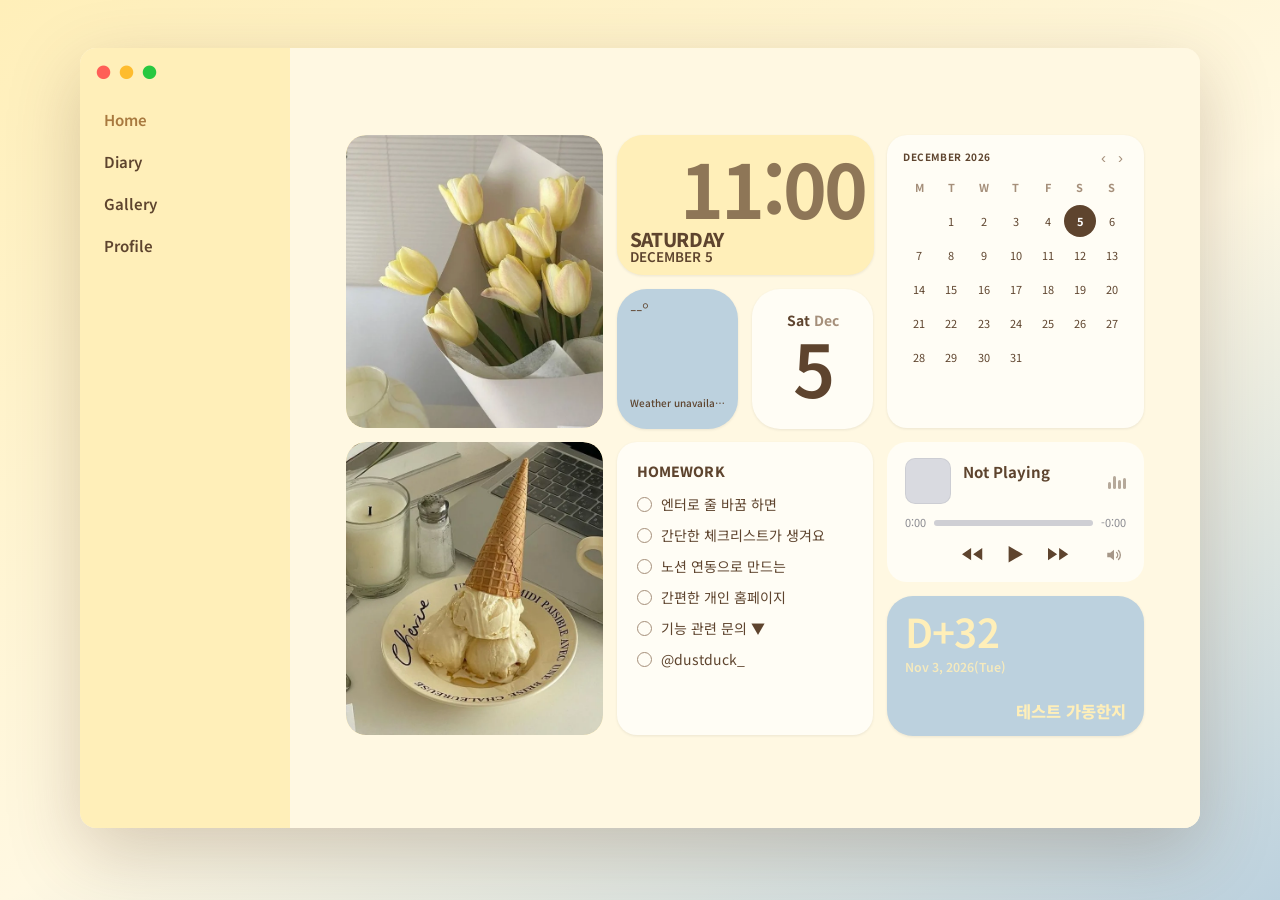
==== commit 830bf200: "Add files via upload" ====
--- a/index.html
+++ b/index.html
@@ -1 +1 @@
-<!DOCTYPE html><html lang="ko"><head><meta charset="utf-8"><meta name="viewport" content="width=device-width,initial-scale=1"><title>Mac 샘플 페이지</title><meta name="robots" content="noindex,nofollow,noarchive,noimageindex"><meta property="og:type" content="website"><meta property="og:title" content="Mac 샘플 페이지"><meta property="og:locale" content="ko_KR"><link rel="preconnect" href="https://fonts.googleapis.com"><link rel="preconnect" href="https://fonts.gstatic.com" crossorigin><link rel="stylesheet" href="https://fonts.googleapis.com/css2?family=Noto+Sans+KR:wght@400;500;700&display=swap" media="print" onload="this.media='all'"><noscript><link rel="stylesheet" href="https://fonts.googleapis.com/css2?family=Noto+Sans+KR:wght@400;500;700&display=swap"></noscript><link rel="stylesheet" href="css/site.css"></head><body class="root-6"><main><section class="section-5"><div class="box-39"><nav class="box-40"><div class="box-41"><p class="text-17">●</p><p class="text-18">●</p><p class="text-19">●</p></div><a class="link-13 mac-nav open" data-ck="show" data-to=".box-43" data-grp=".box-42" role="tab" aria-selected="true" href="#">Home</a><a class="link-14 mac-nav" data-ck="show" data-to=".box-47" data-grp=".box-42" role="tab" aria-selected="false" href="#">Diary</a><a class="link-15 mac-nav" data-ck="show" data-to=".box-48" data-grp=".box-42" role="tab" aria-selected="false" href="#">Gallery</a><a class="link-16 mac-nav" data-ck="show" data-to=".box-49" data-grp=".box-42" role="tab" aria-selected="false" href="#">Profile</a></nav><div class="box-42"><div class="box-43" data-panel role="tabpanel"><div class="box-44"><div class="stack-4"><div class="box-45"><img class="image-7" src="images/akgznvw.webp" alt="튤립 꽃다발 사진" width="600" height="683" fetchpriority="high" decoding="async"></div><div class="clk-4" data-clk="1"><div class="clk-t">1:18</div><div class="clk-w">Saturday</div><div class="clk-d">July 6</div></div><div class="cal-4" data-cal="1"><div class="cal-top"><div class="cal-h" title="오늘이 있는 달로"></div><span class="cal-nav"><button type="button" class="cal-p" aria-label="이전 달">‹</button><button type="button" class="cal-n" aria-label="다음 달">›</button></span></div><div class="cal-g"></div></div><div class="wx-4" data-wx="1" data-c="Seoul"><div class="wx-t">--°</div><div class="wx-m">Loading…</div><div class="wx-l"></div><canvas class="wx-cv" aria-hidden="true"></canvas></div><div class="dcal-4" data-dcal="1"><div class="dc-h"><b>Wed</b> <span>Mar</span></div><div class="dc-n">12</div></div><div class="box-46"><img class="image-8" src="images/avoipj2.webp" alt="아이스크림 사진" width="600" height="684" loading="lazy" decoding="async"></div><div class="chk-4" data-chk="1"><div class="chk-t">HOMEWORK</div><ul class="chk-l"><li><i></i><span>포트폴리오 첫 화면 정리</span></li><li><i></i><span>소개 글 다시 쓰기</span></li><li><i></i><span>작업물 사진 3장 고르기</span></li><li><i></i><span>연락처 링크 확인</span></li><li><i></i><span>새 프로젝트 아이디어 메모</span></li></ul></div><div class="lp-4" data-lp="https://youtu.be/PWK8EuUSMSI" data-mp="1"><div class="mp-top"><i class="mp-art"></i><div class="mp-m"><p class="mp-t">Not Playing</p><p class="mp-a"></p></div><i class="mp-eq"><b></b><b></b><b></b><b></b></i></div><div class="mp-tm"><span class="mp-e">0:00</span><div class="mp-bar"><i></i></div><span class="mp-r">-0:00</span></div><div class="mp-c"><div class="mp-ct"><button type="button" class="mp-pr" aria-label="이전 곡"><svg viewBox="0 0 24 24"><path d="M11 6v12L2 12zM22 6v12l-9-6z"/></svg></button><button type="button" class="mp-pl" aria-label="재생 / 일시정지"><svg viewBox="0 0 24 24" class="lp-i-play"><path d="M6 4.5v15l13-7.5z"/></svg><svg viewBox="0 0 24 24" class="lp-i-pause"><path d="M6 4h4.5v16H6zM13.5 4H18v16h-4.5z"/></svg></button><button type="button" class="mp-nx" aria-label="다음 곡"><svg viewBox="0 0 24 24"><path d="M13 6v12l9-6zM2 6v12l9-6z"/></svg></button></div><div class="mp-vw"><button type="button" class="mp-vb" aria-label="볼륨" aria-expanded="false"><svg viewBox="0 0 24 24"><path d="M3 9v6h4l5 4V5L7 9z"/><path d="M15.5 8.5a5 5 0 010 7M18 6a8.5 8.5 0 010 12" fill="none" stroke="currentColor" stroke-width="1.8" stroke-linecap="round"/></svg></button><div class="mp-vp" hidden><input type="range" class="mp-vr" min="0" max="100" step="1" value="70" aria-label="볼륨"></div></div></div><div class="lp-yt"></div></div><div class="dday-4" data-dday="1" data-d="2026-12-05" data-v="l"><div class="dd-i">♥</div><div class="dd-t">우리 기념일</div><div class="dd-s">2026-12-05</div><div class="dd-n">D-0</div></div></div></div></div><div class="box-47" data-panel role="tabpanel" hidden><section class="board-13 mac-diary" data-board="diary" data-view="box" data-src="notion" data-cats="top" data-limit="30" aria-label="다이어리 게시판"><ul class="bd-list" aria-live="polite"><li class="bd-msg">불러오는 중…</li></ul></section></div><div class="box-48" data-panel role="tabpanel" hidden><section class="board-14" data-board="gallery" data-view="photos" data-src="static" data-limit="30" aria-label="사진 갤러리"><ul class="bd-list" aria-live="polite"><li class="bd-msg">불러오는 중…</li></ul></section></div><div class="box-49" data-panel role="tabpanel" hidden><section class="board-15 mac-prof" data-board="profile" data-view="profile" data-src="notion" data-limit="10" aria-label="프로필 게시판"><ul class="bd-list" aria-live="polite"><li class="bd-msg">불러오는 중…</li></ul></section><section class="board-16 mac-tl" data-board="timeline" data-view="timeline" data-src="notion" data-limit="30" aria-label="타임라인 게시판"><ul class="bd-list" aria-live="polite"><li class="bd-msg">불러오는 중…</li></ul></section></div></div></div></section></main><script src="js/site.js" defer></script></body></html>+<!DOCTYPE html><html lang="ko"><head><meta charset="utf-8"><meta name="viewport" content="width=device-width,initial-scale=1"><title>Mac 샘플 페이지</title><meta name="robots" content="noindex,nofollow,noarchive,noimageindex"><meta property="og:type" content="website"><meta property="og:title" content="Mac 샘플 페이지"><meta property="og:locale" content="ko_KR"><link rel="preconnect" href="https://fonts.googleapis.com"><link rel="preconnect" href="https://fonts.gstatic.com" crossorigin><link rel="stylesheet" href="https://fonts.googleapis.com/css2?family=Noto+Sans+KR:wght@400;500;700&display=swap" media="print" onload="this.media='all'"><noscript><link rel="stylesheet" href="https://fonts.googleapis.com/css2?family=Noto+Sans+KR:wght@400;500;700&display=swap"></noscript><link rel="stylesheet" href="css/site.css"></head><body class="root-97"><main><section class="section-60"><div class="box-1761"><nav class="box-1762"><div class="box-1763"><p class="text-1811">●</p><p class="text-1812">●</p><p class="text-1813">●</p></div><a class="link-278 mac-nav open" data-ck="show" data-to=".box-1765" data-grp=".box-1764" role="tab" aria-selected="true" href="#">Home</a><a class="link-279 mac-nav" data-ck="show" data-to=".box-1769" data-grp=".box-1764" role="tab" aria-selected="false" href="#">Diary</a><a class="link-280 mac-nav" data-ck="show" data-to=".box-1770" data-grp=".box-1764" role="tab" aria-selected="false" href="#">Gallery</a><a class="link-281 mac-nav" data-ck="show" data-to=".box-1771" data-grp=".box-1764" role="tab" aria-selected="false" href="#">Profile</a></nav><div class="box-1764"><div class="box-1765" data-panel role="tabpanel"><div class="box-1766"><div class="stack-101"><div class="box-1767"><img class="image-274" src="images/ahe5ule.webp" alt="튤립 꽃다발 사진" width="600" height="683" fetchpriority="high" decoding="async"></div><div class="clk-46" data-clk="1"><div class="clk-t">1:18</div><div class="clk-w">Saturday</div><div class="clk-d">July 6</div></div><div class="cal-48" data-cal="1"><div class="cal-top"><div class="cal-h" title="오늘이 있는 달로"></div><span class="cal-nav"><button type="button" class="cal-p" aria-label="이전 달">‹</button><button type="button" class="cal-n" aria-label="다음 달">›</button></span></div><div class="cal-g"></div></div><div class="wx-40" data-wx="1" data-c="New York"><div class="wx-t">--°</div><div class="wx-m">Loading…</div><div class="wx-l"></div><canvas class="wx-cv" aria-hidden="true"></canvas></div><div class="dcal-35" data-dcal="1"><div class="dc-h"><b>Wed</b> <span>Mar</span></div><div class="dc-n">12</div></div><div class="box-1768"><img class="image-275" src="images/ab5bh0y.webp" alt="아이스크림 사진" width="600" height="684" loading="lazy" decoding="async"></div><div class="chk-46" data-chk="1"><div class="chk-t">HOMEWORK</div><ul class="chk-l"><li><i></i><span>엔터로 줄 바꿈 하면</span></li><li><i></i><span>간단한 체크리스트가 생겨요</span></li><li><i></i><span>노션 연동으로 만드는</span></li><li><i></i><span>간편한 개인 홈페이지</span></li><li><i></i><span>기능 관련 문의 ▼</span></li><li><i></i><span>@dustduck_</span></li></ul></div><div class="lp-50" data-lp="https://youtu.be/PWK8EuUSMSI" data-vol="30" data-mp="1"><div class="mp-top"><i class="mp-art"></i><div class="mp-m"><p class="mp-t">Not Playing</p><p class="mp-a"></p></div><i class="mp-eq"><b></b><b></b><b></b><b></b></i></div><div class="mp-tm"><span class="mp-e">0:00</span><div class="mp-bar"><i></i></div><span class="mp-r">-0:00</span></div><div class="mp-c"><div class="mp-ct"><button type="button" class="mp-pr" aria-label="이전 곡"><svg viewBox="0 0 24 24"><path d="M11 6v12L2 12zM22 6v12l-9-6z"/></svg></button><button type="button" class="mp-pl" aria-label="재생 / 일시정지"><svg viewBox="0 0 24 24" class="lp-i-play"><path d="M6 4.5v15l13-7.5z"/></svg><svg viewBox="0 0 24 24" class="lp-i-pause"><path d="M6 4h4.5v16H6zM13.5 4H18v16h-4.5z"/></svg></button><button type="button" class="mp-nx" aria-label="다음 곡"><svg viewBox="0 0 24 24"><path d="M13 6v12l9-6zM2 6v12l9-6z"/></svg></button></div><div class="mp-vw"><button type="button" class="mp-vb" aria-label="볼륨" aria-expanded="false"><svg viewBox="0 0 24 24"><path d="M3 9v6h4l5 4V5L7 9z"/><path d="M15.5 8.5a5 5 0 010 7M18 6a8.5 8.5 0 010 12" fill="none" stroke="currentColor" stroke-width="1.8" stroke-linecap="round"/></svg></button><div class="mp-vp" hidden><input type="range" class="mp-vr" min="0" max="100" step="1" value="70" aria-label="볼륨"></div></div></div><div class="lp-yt"></div></div><div class="dday-30" data-dday="1" data-d="2026-11-03" data-v="l"><div class="dd-i">♥</div><div class="dd-t">테스트 가동한지</div><div class="dd-s">2026-11-03</div><div class="dd-n">D-0</div></div></div></div></div><div class="box-1769" data-panel role="tabpanel" hidden><section class="board-65 mac-diary" data-board="diary" data-view="box" data-src="notion" data-cats="top" data-limit="30" aria-label="다이어리 게시판"><ul class="bd-list" aria-live="polite"><li class="bd-msg">불러오는 중…</li></ul></section></div><div class="box-1770" data-panel role="tabpanel" hidden><section class="board-66" data-board="gallery" data-view="photos" data-src="static" data-limit="30" aria-label="사진 갤러리"><ul class="bd-list" aria-live="polite"><li class="bd-msg">불러오는 중…</li></ul></section></div><div class="box-1771" data-panel role="tabpanel" hidden><section class="board-67 mac-prof" data-board="profile" data-view="profile" data-src="notion" data-limit="10" aria-label="프로필 게시판"><ul class="bd-list" aria-live="polite"><li class="bd-msg">불러오는 중…</li></ul></section><section class="board-68 mac-tl" data-board="timeline" data-view="timeline" data-src="notion" data-fold="c" data-limit="30" aria-label="타임라인 게시판"><ul class="bd-list" aria-live="polite"><li class="bd-msg">불러오는 중…</li></ul></section></div></div></div></section></main><script src="js/site.js" defer></script></body></html>
--- a/css/site.css
+++ b/css/site.css
@@ -1 +1 @@
-*,*::before,*::after{box-sizing:border-box}body{margin:0;-webkit-text-size-adjust:100%;overflow-x:clip}img,video,iframe{max-width:100%}img{height:auto}[hidden]{display:none!important}a{color:inherit}form input,form textarea{width:100%;padding:12px 14px;border:1px solid #cfd0d8;border-radius:10px;font:inherit;background:#fff;color:#111}form button{padding:12px 20px;border:0;border-radius:10px;background:#111;color:#fff;font:inherit;font-weight:600;cursor:pointer}[data-ck]{cursor:pointer}.bd-list{list-style:none;margin:0;padding:0;display:flex;flex-direction:column;gap:10px}.bd-item{border:1px solid rgba(128,128,140,.3);border-radius:12px;overflow:hidden}.bd-item summary{display:flex;justify-content:space-between;gap:12px;padding:14px 16px;cursor:pointer;list-style:none;font-weight:600}.bd-item summary::-webkit-details-marker{display:none}.bd-t{flex:1;min-width:0;overflow-wrap:anywhere;margin:0;font-size:inherit}.bd-n{display:none}.bd-item time{font-weight:400;font-size:.85em;opacity:.6;white-space:nowrap}.bd-b{padding:0 16px 16px;white-space:pre-wrap;line-height:1.7;overflow-wrap:anywhere}.bd-b img{display:block;max-width:100%;margin-top:12px;border-radius:8px}.bd-msg{opacity:.6;padding:8px 2px}.bd-item article{display:flex;flex-direction:column;gap:8px}.bd-item article>.bd-img{display:block;width:100%;aspect-ratio:4/3;object-fit:cover;border-radius:10px}.bd-item article>.bd-b{padding:0}[data-view=line] .bd-list{gap:0}[data-view=line] .bd-item{border:0;border-bottom:1px solid rgba(128,128,140,.3);border-radius:0}[data-view=line] .bd-item summary{padding-left:2px;padding-right:2px}[data-view=table] .bd-list{gap:0;border-top:2px solid currentColor}[data-view=table] .bd-item{border:0;border-bottom:1px solid rgba(128,128,140,.3);border-radius:0}[data-view=table] .bd-item summary{display:grid;grid-template-columns:3em 1fr auto;align-items:baseline;padding:12px 6px;font-weight:500}[data-view=table] .bd-n{display:block;opacity:.55;font-weight:400}[data-view=table] .bd-b{padding:4px 6px 18px 3.4em}[data-view=cards] .bd-list{display:grid;grid-template-columns:repeat(auto-fill,minmax(240px,1fr));gap:16px}[data-view=cards] .bd-item{background:rgba(128,128,140,.07);padding:12px}[data-view=cards] .bd-t{font-weight:600}[data-view=feed] .bd-list{gap:48px}[data-view=feed] .bd-item{border:0;border-radius:0;overflow:visible}[data-view=feed] .bd-item time{order:-2;font-size:.85em}[data-view=feed] .bd-t{order:-1;font-size:1.6em;line-height:1.3;font-weight:700}[data-view=feed] .bd-item article>.bd-img{aspect-ratio:auto;height:auto}[data-view=gallery] .bd-list{flex-direction:row;gap:20px;overflow-x:auto;scroll-snap-type:x mandatory;padding-bottom:14px;-webkit-overflow-scrolling:touch}[data-view=gallery] .bd-item{flex:0 0 min(300px,78%);scroll-snap-align:center;border:0;border-radius:0;overflow:visible}[data-view=gallery] .bd-item article>.bd-img{aspect-ratio:4/5;border-radius:6px}[data-view=gallery] .bd-t{font-weight:600}[data-view=gallery] .bd-list:focus-visible{outline:2px solid currentColor;outline-offset:4px}[data-view=photos] .bd-list{display:grid;grid-template-columns:repeat(auto-fill,minmax(min(190px,44%),1fr));gap:10px}[data-view=photos] .bd-item{background:none;padding:0;border:0;border-radius:14px;overflow:hidden}[data-view=photos] .bd-item article>:not(.bd-img){display:none}[data-view=photos] .bd-item:not(:has(.bd-img)){display:none}[data-view=photos] .bd-item article>.bd-img{display:block;width:100%;height:auto;aspect-ratio:1;object-fit:cover;border-radius:0;transition:transform .35s ease}[data-view=photos] .bd-item:hover article>.bd-img{transform:scale(1.05)}[data-view=photos] .bd-item.bd-lb{cursor:zoom-in}[data-view=photos] .bd-item.bd-lb:focus-visible{outline:2px solid currentColor;outline-offset:2px}[data-view=profile] .bd-list{display:grid;grid-template-columns:repeat(auto-fit,minmax(130px,1fr));max-width:480px;margin-left:auto;margin-right:auto;gap:12px}[data-view=profile] .bd-item{border:0;border-radius:18px;background:rgba(128,128,140,.08);padding:14px;overflow:hidden}[data-view=profile] .bd-item article{gap:6px;text-align:center;align-items:center}[data-view=profile] .bd-item article>.bd-img{aspect-ratio:1;width:100%;border-radius:14px;margin-bottom:6px}[data-view=profile] .bd-item time{display:none}[data-view=profile] .bd-cat{opacity:1;font-size:.72em;letter-spacing:.08em;text-transform:uppercase;padding:2px 10px;border-radius:999px;background:rgba(128,128,140,.18);margin:0}[data-view=profile] .bd-t{font-size:1.2em;font-weight:800;order:0}[data-view=profile] .bd-item article>.bd-b{font-size:.9em;opacity:.85;line-height:1.7;text-align:center;word-break:keep-all}[data-view=timeline] .bd-list{gap:0;position:relative;padding:0}[data-view=timeline] .bd-list::before{content:"";position:absolute;left:50%;top:0;bottom:0;width:2px;margin-left:-1px;background:rgba(128,128,140,.3)}[data-view=timeline] .bd-item{border:0;border-radius:0;overflow:visible;padding:0 0 28px;width:calc(50% - 28px);box-sizing:border-box;text-align:right;position:relative}[data-view=timeline] .bd-item:nth-child(even){margin-left:calc(50% + 28px);text-align:left}[data-view=timeline] .bd-item:last-child{padding-bottom:4px}[data-view=timeline] .bd-item::before{content:"";position:absolute;right:-35px;top:.35em;width:12px;height:12px;border-radius:50%;background:currentColor;box-shadow:0 0 0 4px rgba(128,128,140,.18)}[data-view=timeline] .bd-item:nth-child(even)::before{right:auto;left:-35px}[data-view=timeline] .bd-item::after{content:"";position:absolute;right:-24px;top:calc(.35em + 5px);width:24px;height:2px;background:rgba(128,128,140,.3)}[data-view=timeline] .bd-item:nth-child(even)::after{right:auto;left:-24px}[data-view=timeline] .bd-item article>.bd-img{margin-left:auto}[data-view=timeline] .bd-item:nth-child(even) article>.bd-img{margin-left:0}@media (max-width:479px){[data-view=timeline] .bd-item{width:calc(50% - 18px);font-size:.92em}[data-view=timeline] .bd-item:nth-child(even){margin-left:calc(50% + 18px)}[data-view=timeline] .bd-item::before{right:-24px;width:10px;height:10px;box-shadow:0 0 0 3px rgba(128,128,140,.18)}[data-view=timeline] .bd-item:nth-child(even)::before{left:-24px}[data-view=timeline] .bd-item::after{right:-18px;width:18px}[data-view=timeline] .bd-item:nth-child(even)::after{left:-18px}}[data-view=timeline] .bd-item article{gap:3px}[data-view=timeline] .bd-item time{order:-2;font-size:.8em;font-weight:700;letter-spacing:.04em;opacity:.65}[data-view=timeline] .bd-cat{order:-3;margin:0;font-size:.72em;letter-spacing:.06em;text-transform:uppercase}[data-view=timeline] .bd-t{order:-1;font-size:1.1em;font-weight:700}[data-view=timeline] .bd-item article>.bd-b{line-height:1.7}[data-view=timeline] .bd-item article>.bd-img{aspect-ratio:auto;height:auto;max-width:320px;border-radius:10px;margin-top:6px}[data-view=orbitline].ot-on{min-height:calc(100vh + var(--otn,0)*58vh);min-height:calc(100svh + var(--otn,0)*58svh)}[data-view=orbitline] .ot-on .bd-list,[data-view=orbitline].ot-on .bd-list{position:absolute;width:1px;height:1px;margin:-1px;overflow:hidden;clip:rect(0,0,0,0);white-space:nowrap}[data-view=orbitline] .ot-st{position:sticky;top:0;height:100vh;height:100svh;min-height:480px;display:grid;grid-template-columns:minmax(0,1.15fr) minmax(0,.85fr);align-items:center;column-gap:3vw;padding:0 4vw;box-sizing:border-box}[data-view=orbitline] .ot-sample{position:relative;height:auto;min-height:0;padding:12px 0}[data-view=orbitline] .ot-svg{width:min(100%,86vh);height:auto;aspect-ratio:1;justify-self:center;overflow:visible}[data-view=orbitline] .ot-sample .ot-svg{width:min(100%,320px)}[data-view=orbitline] .ot-ring{fill:none;stroke:currentColor;stroke-opacity:.2;stroke-width:1}[data-view=orbitline] .ot-ring.ot-d{stroke-dasharray:2 6;stroke-opacity:.34}[data-view=orbitline] .ot-tk line{stroke:currentColor;stroke-opacity:.4;stroke-width:1}[data-view=orbitline] .ot-core{fill:currentColor}[data-view=orbitline] .ot-ld{stroke:currentColor;stroke-opacity:.45;stroke-width:1;stroke-dasharray:1 5}[data-view=orbitline] .ot-path{fill:none;stroke:currentColor;stroke-opacity:.38;stroke-width:1;stroke-dasharray:3 5}[data-view=orbitline] .ot-dot{fill:currentColor;fill-opacity:.32;stroke:transparent;stroke-width:16px;cursor:pointer;outline:none}[data-view=orbitline] .ot-dot.past{fill-opacity:.62}[data-view=orbitline] .ot-dot.on{fill-opacity:1}[data-view=orbitline] .ot-dot:focus-visible{stroke:currentColor;stroke-opacity:.6;stroke-width:2px}[data-view=orbitline] .ot-halo{fill:none;stroke:currentColor;stroke-opacity:.7;stroke-width:1}[data-view=orbitline] .ot-lb{font:10px ui-monospace,Menlo,Consolas,monospace;fill:currentColor;fill-opacity:.55;letter-spacing:.08em;pointer-events:none}[data-view=orbitline] .ot-cap{padding:0 0 0 2vw;max-width:460px}[data-view=orbitline] .ot-n{font:11px ui-monospace,Menlo,Consolas,monospace;letter-spacing:.24em;opacity:.5}[data-view=orbitline] .ot-dt{font:12px ui-monospace,Menlo,Consolas,monospace;letter-spacing:.14em;opacity:.65;margin-top:20px}[data-view=orbitline] .ot-tt{font:400 clamp(28px,3.4vw,46px)/1.15 Georgia,"Times New Roman",serif;letter-spacing:-.02em;margin:10px 0 16px;padding:0}[data-view=orbitline] .ot-bd{font-size:14px;line-height:1.9;opacity:.75;white-space:pre-line;max-height:34vh;overflow:hidden}[data-view=orbitline] .ot-hint{font:10px ui-monospace,Menlo,Consolas,monospace;letter-spacing:.22em;opacity:.4;margin-top:30px}[data-view=orbitline] .ot-in .ot-dt,[data-view=orbitline] .ot-in .ot-tt,[data-view=orbitline] .ot-in .ot-bd{animation:otf .5s ease both}@keyframes otf{from{opacity:0;transform:translateY(10px)}to{opacity:var(--o,1);transform:none}}@media (max-width:760px){[data-view=orbitline] .ot-st{grid-template-columns:1fr;align-content:center;row-gap:8px;padding:0 20px}[data-view=orbitline] .ot-svg{width:min(100%,46svh)}[data-view=orbitline] .ot-lb{font-size:17px}[data-view=orbitline] .ot-cap{padding:0;max-width:none}[data-view=orbitline] .ot-bd{max-height:22svh;font-size:13px}[data-view=orbitline] .ot-hint{display:none}}@media (prefers-reduced-motion:reduce){[data-view=orbitline] .ot-in .ot-dt,[data-view=orbitline] .ot-in .ot-tt,[data-view=orbitline] .ot-in .ot-bd{animation:none}}[data-view=profile] .bd-list{}[data-view=custom] .bd-item{border:0;border-radius:0;overflow:visible;min-width:0}[data-lay=grid2] .bd-list{display:grid;grid-template-columns:repeat(2,minmax(0,1fr))}[data-lay=grid3] .bd-list{display:grid;grid-template-columns:repeat(3,minmax(0,1fr))}[data-lay=grid4] .bd-list{display:grid;grid-template-columns:repeat(4,minmax(0,1fr))}[data-lay=scroll] .bd-list{flex-direction:row;overflow-x:auto;scroll-snap-type:x mandatory;padding-bottom:14px;-webkit-overflow-scrolling:touch}[data-lay=scroll] .bd-item{flex:0 0 auto;scroll-snap-align:center}[data-bind=body]{white-space:pre-wrap}.bd-item{position:relative}.bd-a{position:absolute;top:0;right:0;bottom:0;left:0;z-index:1;border-radius:inherit}.bd-a:focus-visible{outline:2px solid currentColor;outline-offset:-2px}.bd-more{display:inline-block;margin-top:10px;font-size:.9em;text-decoration:underline;color:inherit}@media (max-width:359px){[data-view=profile] .bd-list{grid-template-columns:1fr}}@media (max-width:991px){[data-lay=grid4] .bd-list{grid-template-columns:repeat(2,minmax(0,1fr))}}@media (max-width:479px){[data-lay=grid2] .bd-list,[data-lay=grid3] .bd-list,[data-lay=grid4] .bd-list{grid-template-columns:1fr}}.bd-cats{display:flex;flex-wrap:wrap;gap:8px;margin:0 0 16px}.bd-cb,.bd-cats>button{font:inherit;color:inherit;background:transparent;border:1px solid rgba(128,128,140,.3);border-radius:999px;padding:6px 14px;cursor:pointer;display:inline-flex;gap:6px;align-items:center}.bd-cats small{opacity:.6;font-size:.85em}.bd-cats [aria-pressed=true]{background:rgba(128,128,140,.22);font-weight:700;border-color:transparent}.bd-cb:focus-visible,.bd-cats>button:focus-visible{outline:2px solid currentColor;outline-offset:2px}.bd-cat{display:inline-block;font-size:.8em;font-weight:700;opacity:.7;margin-bottom:2px}[data-cats=left]{display:grid;grid-template-columns:180px minmax(0,1fr);column-gap:24px}[data-cats=left]>*:not(.bd-cats){grid-column:2}[data-cats=left]>.bd-cats{grid-column:1;grid-row:1 / span 99;align-self:start;flex-direction:column;flex-wrap:nowrap;gap:2px;margin:0;padding-right:14px;border-right:1px solid rgba(128,128,140,.3)}[data-cats=left] .bd-cats>button{border:0;border-radius:8px;justify-content:space-between;padding:8px 10px;text-align:left}@media (max-width:640px){[data-cats=left]{display:block}[data-cats=left]>.bd-cats{flex-direction:row;flex-wrap:wrap;border:0;padding:0;margin:0 0 16px;gap:8px}[data-cats=left] .bd-cats>button{border:1px solid rgba(128,128,140,.3);border-radius:999px;justify-content:flex-start}}[data-catnav]{position:relative}.cn-b{font:inherit;color:inherit;background:transparent;border:1px solid rgba(128,128,140,.3);border-radius:10px;padding:8px 14px;cursor:pointer;display:flex;justify-content:space-between;gap:10px;align-items:center;width:100%;text-align:left}.cn-b::after{content:"\25BE";opacity:.6;transition:transform .15s}.cn-b[aria-expanded=true]::after{transform:rotate(180deg)}.cn-b:focus-visible,.cn-l a:focus-visible{outline:2px solid currentColor;outline-offset:2px}.cn-l{list-style:none;margin:0;padding:6px 0 0}.cn-l[hidden]{display:none}.cn-l a{display:flex;justify-content:space-between;gap:10px;padding:7px 10px;border-radius:8px;color:inherit;text-decoration:none}.cn-l a:hover,.cn-l a[aria-current]{background:rgba(128,128,140,.18)}.cn-l a[aria-current]{font-weight:700}.cn-l small{opacity:.6}[data-cstyle=fold] .cn-b{border:0;padding:6px 2px;font-weight:700}[data-cstyle=drop] .cn-l{position:absolute;left:0;top:calc(100% + 6px);min-width:100%;z-index:30;padding:6px;background:Canvas;color:CanvasText;border:1px solid rgba(128,128,140,.3);border-radius:12px;box-shadow:0 10px 30px rgba(0,0,0,.15)}.bd-item.bd-cur{background:rgba(128,128,140,.14);box-shadow:inset 3px 0 0 currentColor;padding:10px 12px;margin:-10px -12px;border-radius:8px}[data-prev="1"] .bd-item article>.bd-b,[data-prev="1"] [data-bind=body]{display:-webkit-box;-webkit-box-orient:vertical;-webkit-line-clamp:1;overflow:hidden}[data-prev="2"] .bd-item article>.bd-b,[data-prev="2"] [data-bind=body]{display:-webkit-box;-webkit-box-orient:vertical;-webkit-line-clamp:2;overflow:hidden}[data-prev="3"] .bd-item article>.bd-b,[data-prev="3"] [data-bind=body]{display:-webkit-box;-webkit-box-orient:vertical;-webkit-line-clamp:3;overflow:hidden}.lp-rec{position:absolute;left:5%;top:6.1%;width:72%;aspect-ratio:1;border-radius:50%;background:radial-gradient(circle,#2f4a4d,#16282b) center/cover;box-shadow:0 0 0 1.2cqw #0c0c0d,0 0 0 1.4cqw #2a2a2d;animation:lpspin 9s linear infinite;animation-play-state:paused}.lp-rec::after{content:"";position:absolute;inset:0;border-radius:50%;background:repeating-radial-gradient(circle,rgba(0,0,0,.16) 0 .25cqw,rgba(255,255,255,.05) .25cqw .5cqw),conic-gradient(from 20deg,rgba(255,255,255,.12),transparent 20%,rgba(255,255,255,.1) 50%,transparent 70%,rgba(255,255,255,.12))}.lp-hole{position:absolute;left:50%;top:50%;width:3.2cqw;height:3.2cqw;margin:-1.6cqw 0 0 -1.6cqw;border-radius:50%;background:#e8e8ea;z-index:2;box-shadow:0 0 0 .8cqw rgba(0,0,0,.35)}.lp-ring{position:absolute;left:3.56%;top:4.3%;width:75%;aspect-ratio:1;transform:rotate(-90deg);pointer-events:none;z-index:2;overflow:visible}.lp-ring circle{fill:none;stroke:currentColor;stroke-width:.55;stroke-linecap:round;transition:stroke-dasharray .5s linear}.lp-tn{position:absolute;left:0;top:0;width:100%;height:100%;pointer-events:none;z-index:3;overflow:visible}.lp-arm{transform-origin:596px 108px;transform:rotate(-12deg);transition:transform 1s cubic-bezier(.4,0,.2,1);filter:drop-shadow(0 6px 5px rgba(0,0,0,.35))}.on .lp-arm{transform:rotate(0deg)}.lp-vol{position:absolute;right:5%;top:50%;width:4.2%;height:36%;touch-action:none;cursor:ns-resize;z-index:4;outline:none}.lp-vt{position:absolute;left:0;right:0;top:0;bottom:0;border-radius:.9cqw;background:linear-gradient(90deg,rgba(255,255,255,.04),rgba(255,255,255,.11) 50%,rgba(255,255,255,.04));box-shadow:inset 0 0 0 .25cqw rgba(255,255,255,.1),inset 0 .4cqw .8cqw rgba(0,0,0,.45)}.lp-vt::before{content:"";position:absolute;left:50%;top:6%;bottom:6%;width:.9cqw;margin-left:-.45cqw;border-radius:1cqw;background:linear-gradient(90deg,#020202,#1a1a1c);box-shadow:0 0 0 .2cqw rgba(255,255,255,.14),inset 0 .2cqw .3cqw rgba(0,0,0,.8)}.lp-vt::after{content:"";position:absolute;left:6%;right:6%;top:6%;bottom:6%;background:repeating-linear-gradient(180deg,rgba(255,255,255,.5) 0 .2cqw,transparent .2cqw 2.1cqw) left/18% 100% no-repeat,repeating-linear-gradient(180deg,rgba(255,255,255,.5) 0 .2cqw,transparent .2cqw 2.1cqw) right/18% 100% no-repeat,repeating-linear-gradient(180deg,rgba(255,255,255,.85) 0 .25cqw,transparent .25cqw 8.4cqw) left/30% 100% no-repeat,repeating-linear-gradient(180deg,rgba(255,255,255,.85) 0 .25cqw,transparent .25cqw 8.4cqw) right/30% 100% no-repeat}.lp-vk{position:absolute;left:-14%;width:128%;height:12%;top:26.4%;border-radius:.7cqw;background:repeating-linear-gradient(180deg,rgba(0,0,0,.28) 0 .15cqw,transparent .15cqw .55cqw),linear-gradient(180deg,#c3c3c8,#76767c 48%,#5c5c61 52%,#a1a1a7);box-shadow:0 .5cqw 1cqw rgba(0,0,0,.55),inset 0 .15cqw .15cqw rgba(255,255,255,.5)}.lp-vk::after{content:"";position:absolute;left:10%;right:10%;top:50%;height:.4cqw;margin-top:-.2cqw;background:#f4f4f7;border-radius:1cqw;box-shadow:0 0 .6cqw rgba(255,255,255,.5)}.lp-ti{position:absolute;left:13.5%;bottom:5.4%;width:44%;margin:0;font-size:2.6cqw;line-height:1.3;opacity:.85;white-space:nowrap;overflow:hidden;text-overflow:ellipsis;z-index:4}.on .lp-rec{animation-play-state:running}.lp-pl{position:absolute;left:2.4%;bottom:3.6%;width:9%;aspect-ratio:1;border:0;padding:0;cursor:pointer;color:inherit;background:#3a3a3d;border-radius:50%;display:flex;align-items:center;justify-content:center;transition:background .2s,transform .15s;z-index:4}.lp-pl:hover{background:#505055;transform:scale(1.06)}.lp-pl svg{width:52%;height:52%;fill:currentColor}.lp-i-pause{display:none}.on .lp-i-pause{display:block}.on .lp-i-play{display:none}[data-mp]{display:flex;flex-direction:column;justify-content:center;gap:10px;padding:14px 18px 12px}.mp-top{display:flex;align-items:center;gap:12px}.mp-art{flex:0 0 46px;width:46px;height:46px;border-radius:10px;background:#d9dae0 center/cover;box-shadow:inset 0 0 0 1px rgba(0,0,0,.06)}.mp-m{flex:1;min-width:0}.mp-t{margin:0;font-size:15px;font-weight:700;line-height:1.3;white-space:nowrap;overflow:hidden;text-overflow:ellipsis}.mp-a{margin:1px 0 0;font-size:13px;color:#8a8a90;white-space:nowrap;overflow:hidden;text-overflow:ellipsis;min-height:1.3em}.mp-eq{display:flex;align-items:flex-end;gap:2px;height:16px;flex:0 0 auto;opacity:.45}.mp-eq b{display:block;width:3px;height:40%;border-radius:2px;background:currentColor}.on .mp-eq b{animation:mpeq .9s ease-in-out infinite alternate}.mp-eq b:nth-child(2){animation-delay:-.3s!important;height:80%}.mp-eq b:nth-child(3){animation-delay:-.6s!important;height:55%}.mp-eq b:nth-child(4){animation-delay:-.15s!important;height:70%}.mp-tm{display:flex;align-items:center;gap:8px;font-size:11px;color:#8a8a90;font-variant-numeric:tabular-nums}.mp-bar{position:relative;flex:1;height:6px;border-radius:3px;background:#cfcfd4;overflow:hidden;cursor:pointer}.mp-bar i{display:block;height:100%;width:0;background:#76767b;border-radius:3px;transition:width .5s linear}.mp-c{position:relative;display:grid;grid-template-columns:minmax(0,1fr) auto minmax(24px,1fr);align-items:center}.mp-ct{display:flex;align-items:center;justify-content:center;gap:clamp(10px,8cqw,34px);grid-column:2}.mp-vw{display:flex;flex:none;grid-column:3;justify-self:end}.mp-vb{border:0;padding:3px;background:transparent;color:inherit;opacity:.55;cursor:pointer;display:flex;border-radius:6px;transition:opacity .15s}.mp-vb:hover,.mp-vb[aria-expanded="true"]{opacity:1}.mp-vb svg{width:18px;height:18px;fill:currentColor}.mp-vp{position:absolute;right:-4px;bottom:calc(100% + 8px);padding:9px 12px;border-radius:12px;background:#fff;box-shadow:0 4px 18px rgba(0,0,0,.2),0 0 0 1px rgba(0,0,0,.06);z-index:30}.mp-vp[hidden]{display:none}.mp-vr{-webkit-appearance:none;appearance:none;display:block;width:110px;height:4px;border-radius:2px;background:#cfcfd4;outline:none;cursor:pointer;margin:0}.mp-vr::-webkit-slider-thumb{-webkit-appearance:none;width:14px;height:14px;border-radius:50%;background:#555;border:0}.mp-vr::-moz-range-thumb{width:14px;height:14px;border-radius:50%;background:#555;border:0}.mp-pr,.mp-pl,.mp-nx{border:0;padding:0;background:transparent;color:inherit;cursor:pointer;display:flex;align-items:center;justify-content:center;transition:transform .15s,opacity .15s}.mp-pr:hover,.mp-pl:hover,.mp-nx:hover{transform:scale(1.1)}.mp-pr svg,.mp-nx svg{width:clamp(22px,11cqw,28px);height:clamp(22px,11cqw,28px);fill:currentColor}.mp-pl svg{width:clamp(24px,12cqw,30px);height:clamp(24px,12cqw,30px);fill:currentColor}.lp-yt{position:absolute;left:0;top:0;width:200px;height:200px;opacity:0;pointer-events:none;z-index:-1}@keyframes mpeq{from{height:25%}to{height:100%}}@keyframes lpspin{to{transform:rotate(360deg)}}@media (prefers-reduced-motion:reduce){.lp-rec{animation:none!important}}.cal-top{display:flex;align-items:center;justify-content:space-between;margin:0 0 6px}.cal-h{font-size:clamp(8px,2.4vw,10px);font-weight:700;color:var(--ac,#d33);letter-spacing:.04em;cursor:pointer}.cal-nav{display:flex;gap:2px}.cal-nav button{border:0;background:transparent;color:var(--tx2,#999);font-size:15px;line-height:1;padding:0 5px;cursor:pointer;border-radius:6px}.cal-nav button:hover{color:inherit;background:rgba(0,0,0,.06)}.cal-g{max-width:250px;margin:0 auto;display:grid;grid-template-columns:repeat(7,minmax(0,1fr));gap:2px 0;text-align:center;font-size:clamp(9px,2.7vw,11px);line-height:1;color:inherit;font-variant-numeric:tabular-nums}.cal-g i{font-style:normal;display:flex;align-items:center;justify-content:center;min-width:0;padding:0;aspect-ratio:1;box-sizing:border-box}.cal-g .cal-w{font-weight:700;color:var(--tx2,#999)}.cal-g .cal-t{background:var(--ac,#d33);color:#fff;border-radius:50%;font-weight:700}.cal-g .cal-e{position:relative;cursor:pointer}.cal-g .cal-e::after{content:"";position:absolute;left:50%;bottom:11%;width:4px;height:4px;margin-left:-2px;border-radius:50%;background:var(--ac,#d33)}.cal-g .cal-t.cal-e::after{background:#fff}.cal-ev{position:absolute;left:8px;right:8px;bottom:8px;max-height:72%;overflow:auto;padding:10px 12px;border-radius:12px;background:#fff;color:#2a2a2a;box-shadow:0 4px 18px rgba(0,0,0,.2),0 0 0 1px rgba(0,0,0,.06);z-index:30;font-size:12px;line-height:1.45;text-align:left}.cal-ev[hidden]{display:none}.cal-ev b{display:flex;justify-content:space-between;align-items:center;margin:0 0 6px;font-size:12px}.cal-ev button{border:0;background:transparent;color:inherit;font-size:16px;line-height:1;cursor:pointer;padding:0 2px;opacity:.6}.cal-ev p{margin:0 0 5px}.cal-ev p span{display:inline-block;min-width:3.4em;opacity:.55;font-variant-numeric:tabular-nums}.cal-ev p small{opacity:.55;margin-left:4px}[data-clk]{container-type:size;position:relative;overflow:hidden}.clk-t{position:absolute;right:min(3.5cqw,7.52cqh);top:37%;transform:translateY(-50%);font:700 min(29cqw,62.35cqh)/1 -apple-system,BlinkMacSystemFont,"Helvetica Neue","Noto Sans KR",Arial,sans-serif;letter-spacing:-.04em;opacity:.7;white-space:nowrap;font-variant-numeric:tabular-nums;z-index:0}.clk-w{position:absolute;left:min(5cqw,10.75cqh);bottom:min(10.5cqw,22.57cqh);font-size:min(7.4cqw,15.91cqh);font-weight:800;line-height:1;text-transform:uppercase;letter-spacing:-.02em;white-space:nowrap;z-index:1}[data-w=s] .clk-w{text-transform:none;font-style:italic;font-weight:400;letter-spacing:0;font-size:min(9cqw,19.35cqh)}.clk-d{position:absolute;left:min(5cqw,10.75cqh);bottom:min(4.5cqw,9.67cqh);font:600 min(5.2cqw,11.18cqh)/1 -apple-system,BlinkMacSystemFont,"Helvetica Neue","Noto Sans KR",Arial,sans-serif;text-transform:uppercase;white-space:nowrap;z-index:1}[data-wx]{container-type:size;position:relative;overflow:hidden;font-family:-apple-system,BlinkMacSystemFont,"Helvetica Neue","Noto Sans KR",Arial,sans-serif}.wx-t{position:absolute;left:min(11cqw,11cqh);top:min(8cqw,8cqh);font-size:min(16cqw,16cqh);font-weight:300;line-height:1.1;letter-spacing:-.02em}.wx-l{position:absolute;left:min(11cqw,11cqh);right:min(9cqw,9cqh);bottom:min(9cqw,9cqh);font-size:min(6.2cqw,6.2cqh);font-weight:500;line-height:1.2;white-space:nowrap;overflow:hidden;text-overflow:ellipsis;opacity:.5}.wx-m{position:absolute;left:min(11cqw,11cqh);right:min(9cqw,9cqh);bottom:min(16.5cqw,16.5cqh);font-size:min(8.2cqw,8.2cqh);font-weight:500;line-height:1.2;white-space:nowrap;overflow:hidden;text-overflow:ellipsis}.wx-cv{position:absolute;left:min(8cqw,8cqh);top:25%;width:calc(100% - min(16cqw,16cqh));height:38%;display:block}[data-dcal]{container-type:size;position:relative;overflow:hidden;font-family:-apple-system,BlinkMacSystemFont,"Helvetica Neue","Noto Sans KR",Arial,sans-serif;display:flex;flex-direction:column;align-items:center;justify-content:center}.dc-h{font-size:min(11.5cqw,11.5cqh);line-height:1;font-weight:700;white-space:nowrap;margin-bottom:min(2cqw,2cqh)}.dc-h span{color:var(--tx2,#8e8e93);font-weight:700}.dc-n{font-size:min(60cqw,60cqh);line-height:1;font-weight:600;letter-spacing:-.03em;font-variant-numeric:tabular-nums}[data-dday]{container-type:size;position:relative;overflow:hidden;font-family:-apple-system,BlinkMacSystemFont,"Helvetica Neue","Noto Sans KR",Arial,sans-serif}.dd-i{color:var(--ac,#e5383b);position:absolute;left:min(7cqw,16.10cqh);top:min(4.5cqw,10.35cqh);font-size:min(10.5cqw,24.15cqh);line-height:1}.dd-t{position:absolute;left:min(22cqw,50.60cqh);right:min(5cqw,11.50cqh);top:min(5cqw,11.50cqh);font-size:min(7.2cqw,16.56cqh);font-weight:800;line-height:1.2;text-transform:uppercase;white-space:nowrap;overflow:hidden;text-overflow:ellipsis}.dd-s{position:absolute;left:min(22cqw,50.60cqh);right:min(5cqw,11.50cqh);top:min(13.5cqw,31.05cqh);font-size:min(4.6cqw,10.58cqh);line-height:1.2;opacity:.6;white-space:nowrap;overflow:hidden;text-overflow:ellipsis}[data-v="l"] .dd-n{left:min(7cqw,16.10cqh);right:auto;bottom:auto;top:min(6cqw,13.80cqh);width:min(80cqw,184.00cqh);text-align:left;font-size:min(15.5cqw,35.65cqh);font-weight:600;letter-spacing:-.02em}[data-v="l"] .dd-s{left:min(7cqw,16.10cqh);right:auto;width:min(80cqw,184.00cqh);top:min(25cqw,57.50cqh);font-size:min(4.8cqw,11.04cqh);opacity:.85;font-weight:600}[data-v="l"] .dd-i{display:none}[data-v="l"] .dd-t{left:min(40cqw,92.00cqh);right:min(7cqw,16.10cqh);top:auto;bottom:min(5.5cqw,12.65cqh);font-size:min(6.4cqw,14.72cqh);text-align:right}.dd-n{position:absolute;right:min(6cqw,13.80cqh);bottom:min(5cqw,11.50cqh);font-size:min(12.5cqw,28.75cqh);font-weight:600;line-height:1;white-space:nowrap;font-variant-numeric:tabular-nums}.chk-t{font-size:14px;font-weight:800;margin:0 0 8px;letter-spacing:.01em}.chk-l{list-style:none;margin:0;padding:0;display:flex;flex-direction:column;gap:2px}.chk-l li{display:flex;align-items:center;gap:9px;font-size:14px;line-height:1.5;padding:4px 0;color:inherit;cursor:pointer;user-select:none}.chk-l li i{flex:0 0 15px;width:15px;height:15px;box-sizing:border-box;border:1.5px solid var(--tx2,#888);border-radius:50%;position:relative;transition:background .15s,border-color .15s}.chk-l li.done i{border-color:transparent;opacity:.45}.chk-l li.done i::after{content:"";position:absolute;left:50%;top:50%;width:5px;height:9px;border:solid currentColor;border-width:0 2px 2px 0;transform:translate(-50%,-62%) rotate(45deg)}.chk-l li.done span{text-decoration:line-through;opacity:.45}body.root-6{font-family:'Noto Sans KR',sans-serif;color:#1c1c22;background-color:#ffffff;font-size:16px;line-height:1.6;background-image:linear-gradient(150deg,#FFEFB9 0%,#FFF8E2 55%,#BCD1DE 100%);background-attachment:fixed;display:flex;flex-direction:column;min-height:100vh}.section-5{display:flex;flex-direction:column;align-items:center;padding-top:48px;padding-right:20px;padding-bottom:48px;padding-left:20px;width:100%;flex:1;justify-content:center}.box-39{display:flex;flex-direction:row;gap:0;padding-top:0;padding-right:0;padding-bottom:0;padding-left:0;width:1120px;max-width:100%;min-height:780px;border-radius:16px;overflow:hidden;box-shadow:0 24px 70px rgba(94,68,46,.25);font-family:-apple-system,BlinkMacSystemFont,"Helvetica Neue","Noto Sans KR",sans-serif;background-color:#FFF8E2}.box-40{display:flex;flex-direction:column;gap:4px;padding-top:16px;padding-right:12px;padding-bottom:16px;padding-left:12px;width:210px;flex-shrink:0;background-color:#FFEFB9}.box-41{display:flex;flex-direction:row;gap:8px;padding-top:0;padding-right:4px;padding-bottom:18px;padding-left:4px;flex-shrink:0;width:auto}.text-17{margin-top:0;margin-right:0;margin-bottom:0;margin-left:0;font-size:15px;line-height:1;color:#ff5f57;width:auto;flex-shrink:0;flex-grow:0}.text-18{margin-top:0;margin-right:0;margin-bottom:0;margin-left:0;font-size:15px;line-height:1;color:#febc2e;width:auto;flex-shrink:0;flex-grow:0}.text-19{margin-top:0;margin-right:0;margin-bottom:0;margin-left:0;font-size:15px;line-height:1;color:#28c840;width:auto;flex-shrink:0;flex-grow:0}.link-13{color:#5E442E;text-decoration:none;width:fit-content;font-weight:600;font-size:15px;padding-top:7px;padding-right:12px;padding-bottom:7px;padding-left:12px;border-radius:8px;display:block}.link-14{color:#5E442E;text-decoration:none;width:fit-content;font-weight:600;font-size:15px;padding-top:7px;padding-right:12px;padding-bottom:7px;padding-left:12px;border-radius:8px;display:block}.link-15{color:#5E442E;text-decoration:none;width:fit-content;font-weight:600;font-size:15px;padding-top:7px;padding-right:12px;padding-bottom:7px;padding-left:12px;border-radius:8px;display:block}.link-16{color:#5E442E;text-decoration:none;width:fit-content;font-weight:600;font-size:15px;padding-top:7px;padding-right:12px;padding-bottom:7px;padding-left:12px;border-radius:8px;display:block}.box-42{display:flex;flex-direction:column;gap:12px;padding-top:34px;padding-right:32px;padding-bottom:40px;padding-left:32px;flex:1;min-width:0;background-color:#FFF8E2}.box-43{display:flex;flex-direction:column;gap:14px;padding-top:32px;padding-right:24px;padding-bottom:32px;padding-left:24px;flex:1 1 auto;justify-content:center}.box-44{display:flex;flex-direction:column;gap:12px;padding-top:0;padding-right:0;padding-bottom:0;padding-left:0;container-type:inline-size;width:100%;max-width:1000px}.stack-4{display:grid;grid-template-columns:repeat(6,minmax(0,1fr));gap:14px;grid-auto-rows:calc((100cqw - 70px) / 6 * 1.15);grid-auto-flow:row dense;width:100%}.box-45{display:flex;flex-direction:column;gap:12px;padding-top:0;padding-right:0;padding-bottom:0;padding-left:0;grid-column:span 2;grid-row:span 2;border-radius:20px;overflow:hidden;background-color:#FFEFB9}.image-7{display:block;width:100%;height:100%;max-width:100%;border-width:0;object-fit:cover;border-radius:20px}.clk-4{width:auto;max-width:none;aspect-ratio:auto;background-color:#FFEFB9;color:#5E442E;border-radius:26px;box-shadow:0 1px 3px rgba(0,0,0,.08);padding-top:0;padding-right:0;padding-bottom:0;padding-left:0;box-sizing:border-box;grid-column:span 2;grid-row:span 1}.cal-4{position:relative;width:auto;max-width:none;background-color:#FFFDF5;color:#5E442E;border-radius:20px;padding-top:14px;padding-right:16px;padding-bottom:14px;padding-left:16px;box-shadow:0 1px 3px rgba(0,0,0,.08);overflow:hidden;box-sizing:border-box;grid-column:span 2;grid-row:span 2;aspect-ratio:auto;--ac:#5E442E;--tx2:#a58f7a}.wx-4{width:auto;max-width:none;aspect-ratio:auto;background-color:#BCD1DE;color:#5E442E;border-radius:30px;padding-top:0;padding-right:0;padding-bottom:0;padding-left:0;box-shadow:0 1px 3px rgba(0,0,0,.08);box-sizing:border-box;grid-column:span 1;grid-row:span 1;--ac:#5E442E;--tx2:#6f6a68}.dcal-4{width:auto;max-width:none;aspect-ratio:auto;background-color:#FFFDF5;color:#5E442E;border-radius:28px;box-shadow:0 1px 3px rgba(0,0,0,.08);box-sizing:border-box;grid-column:span 1;grid-row:span 1;--ac:#5E442E;--tx2:#a58f7a}.box-46{display:flex;flex-direction:column;gap:12px;padding-top:0;padding-right:0;padding-bottom:0;padding-left:0;grid-column:span 2;grid-row:span 2;border-radius:20px;overflow:hidden;background-color:#FFEFB9}.image-8{display:block;width:100%;height:100%;max-width:100%;border-width:0;object-fit:cover;border-radius:20px}.chk-4{width:auto;max-width:none;background-color:#FFFDF5;color:#5E442E;border-radius:20px;padding-top:18px;padding-right:20px;padding-bottom:18px;padding-left:20px;box-shadow:0 1px 3px rgba(0,0,0,.08);box-sizing:border-box;overflow:hidden;grid-column:span 2;grid-row:span 2;aspect-ratio:auto;--ac:#5E442E;--tx2:#a58f7a}.lp-4{position:relative;width:auto;max-width:none;aspect-ratio:auto;background-color:#FFFDF5;color:#5E442E;border-radius:20px;overflow:hidden;container-type:inline-size;grid-column:span 2;grid-row:span 1;--ac:#5E442E;--tx2:#a58f7a}.dday-4{width:auto;max-width:none;aspect-ratio:auto;background-color:#BCD1DE;color:#FFEFB9;border-radius:26px;box-shadow:0 1px 3px rgba(0,0,0,.08);box-sizing:border-box;grid-column:span 2;grid-row:span 1;--tx2:#FFF8E2}.box-47{display:flex;flex-direction:column;gap:14px;padding-top:0;padding-right:0;padding-bottom:0;padding-left:0}.board-13{width:100%;max-width:none;color:#5E442E}.box-48{display:flex;flex-direction:column;gap:14px;padding-top:0;padding-right:0;padding-bottom:0;padding-left:0}.board-14{width:100%;max-width:none}.box-49{display:flex;flex-direction:column;gap:28px;padding-top:0;padding-right:0;padding-bottom:0;padding-left:0}.board-15{width:100%;max-width:none;color:#5E442E}.board-16{width:100%;max-width:none;color:#5E442E}@media (max-width:991px){.box-39{flex-direction:column;height:auto}.box-40{width:100%;height:auto;flex-direction:row;flex-wrap:wrap;align-items:center;padding-top:12px;padding-right:12px;padding-bottom:12px;padding-left:12px}.box-41{padding-top:0;padding-right:10px;padding-bottom:0;padding-left:0}.box-42{padding-top:22px;padding-right:16px;padding-bottom:22px;padding-left:16px;height:auto;overflow-y:visible}.stack-4{grid-auto-rows:calc((100cqw - 70px) / 6 * 1.4)}}@media (max-width:479px){body.root-6{background-attachment:scroll}.section-5{padding-top:20px;padding-right:10px;padding-bottom:20px;padding-left:10px}.box-39{flex-direction:column;height:auto}.box-40{width:100%;height:auto;flex-direction:row;flex-wrap:wrap;align-items:center;padding-top:12px;padding-right:12px;padding-bottom:12px;padding-left:12px}.box-41{width:100%;padding-top:0;padding-right:4px;padding-bottom:4px;padding-left:4px}.link-13{font-size:14px;padding-top:6px;padding-right:10px;padding-bottom:6px;padding-left:10px}.link-14{font-size:14px;padding-top:6px;padding-right:10px;padding-bottom:6px;padding-left:10px}.link-15{font-size:14px;padding-top:6px;padding-right:10px;padding-bottom:6px;padding-left:10px}.link-16{font-size:14px;padding-top:6px;padding-right:10px;padding-bottom:6px;padding-left:10px}.box-42{padding-top:22px;padding-right:16px;padding-bottom:22px;padding-left:16px;height:auto;overflow-y:visible}.box-43{padding-top:20px;padding-right:8px;padding-bottom:20px;padding-left:8px}.stack-4{grid-template-columns:repeat(4,minmax(0,1fr));grid-auto-rows:calc((100cqw - 42px) / 4)}.box-45{grid-column:span 2;grid-row:span 2;order:4}.clk-4{grid-column:span 4;grid-row:span 2;order:0}.cal-4{grid-column:span 4;grid-row:span 4;order:3}.wx-4{grid-column:span 2;grid-row:span 2;order:1}.dcal-4{grid-column:span 2;grid-row:span 2;order:2}.box-46{grid-column:span 2;grid-row:span 2;order:5}.chk-4{grid-column:span 4;grid-row:span 3;order:6}.lp-4{grid-column:span 4;grid-row:span 2;order:7}.dday-4{grid-column:span 4;grid-row:span 2;order:8}}.link-13.open,.open .link-13{color:#A8793F}.link-14.open,.open .link-14{color:#A8793F}.link-15.open,.open .link-15{color:#A8793F}.link-16.open,.open .link-16{color:#A8793F}.mac-nav{transition:background-color .18s ease,color .18s ease}.mac-nav:hover{background-color:#F0D586 !important}.mac-diary .bd-cats{gap:8px;margin:0 0 20px}.mac-diary .bd-cats>button{border:0;background:#FFEFB9;color:#5E442E;font-weight:600;font-size:14px;padding:7px 16px;transition:background-color .18s,color .18s}.mac-diary .bd-cats>button:hover{background:#F0D586}.mac-diary .bd-cats>button[aria-pressed=true]{background:#5E442E;color:#FFF8E2}.mac-diary .bd-cats small{opacity:.55}.mac-diary .bd-list{gap:12px}.mac-diary .bd-item{background:#FFFDF5;border:0;border-radius:16px;box-shadow:0 1px 3px rgba(94,68,46,.12);transition:box-shadow .18s}.mac-diary .bd-item:hover{box-shadow:0 4px 14px rgba(94,68,46,.16)}.mac-diary .bd-item summary{padding:16px 20px;font-weight:700;color:#5E442E}.mac-diary .bd-item time{color:#a58f7a;font-weight:500}.mac-diary .bd-item details[open] summary{border-bottom:1px solid rgba(94,68,46,.1)}.mac-diary .bd-b{padding:14px 20px 20px;color:#5E442E;line-height:1.8}.mac-diary .bd-msg{color:#a58f7a}.mac-prof .bd-item{background:#FFFDF5;border-radius:20px;padding:16px;box-shadow:0 1px 3px rgba(94,68,46,.12);transition:box-shadow .18s,transform .18s}.mac-prof .bd-item:hover{box-shadow:0 6px 18px rgba(94,68,46,.16);transform:translateY(-2px)}.mac-prof .bd-item article>.bd-img{background:#FFEFB9;border-radius:16px}.mac-prof .bd-cat{background:#BCD1DE;color:#5E442E;font-weight:700}.mac-prof .bd-t{color:#5E442E;font-weight:800}.mac-prof .bd-b{color:#5E442E;opacity:.8}.mac-tl .bd-list::before{background:#E6D7A8}.mac-tl .bd-item::after{background:#E6D7A8}.mac-tl .bd-item::before{background:#A8793F;box-shadow:0 0 0 4px #FFEFB9}.mac-tl .bd-item time{color:#A8793F;opacity:1}.mac-tl .bd-cat{color:#6f6a68}.mac-tl .bd-t{color:#5E442E}.mac-tl .bd-b{color:#5E442E;opacity:.85}.mac-tl .bd-msg,.mac-prof .bd-msg{color:#a58f7a}+*,*::before,*::after{box-sizing:border-box}body{margin:0;-webkit-text-size-adjust:100%;overflow-x:clip}img,video,iframe{max-width:100%}img{height:auto}[hidden]{display:none!important}a{color:inherit}form input,form textarea{width:100%;padding:12px 14px;border:1px solid #cfd0d8;border-radius:10px;font:inherit;background:#fff;color:#111}form button{padding:12px 20px;border:0;border-radius:10px;background:#111;color:#fff;font:inherit;font-weight:600;cursor:pointer}[data-ck]{cursor:pointer}.bd-list{list-style:none;margin:0;padding:0;display:flex;flex-direction:column;gap:10px}.bd-item{border:1px solid rgba(128,128,140,.3);border-radius:12px;overflow:hidden}.bd-item summary{display:flex;justify-content:space-between;gap:12px;padding:14px 16px;cursor:pointer;list-style:none;font-weight:600}.bd-item summary::-webkit-details-marker{display:none}.bd-t{flex:1;min-width:0;overflow-wrap:anywhere;margin:0;font-size:inherit}.bd-n{display:none}.bd-item time{font-weight:400;font-size:.85em;opacity:.6;white-space:nowrap}.bd-b{padding:0 16px 16px;white-space:pre-wrap;line-height:1.7;overflow-wrap:anywhere}.bd-b img{display:block;max-width:100%;margin-top:12px;border-radius:8px}.bd-msg{opacity:.6;padding:8px 2px}.bd-item article{display:flex;flex-direction:column;gap:8px}.bd-item article>.bd-img{display:block;width:100%;aspect-ratio:4/3;object-fit:cover;border-radius:10px}.bd-item article>.bd-b{padding:0}[data-view=line] .bd-list{gap:0}[data-view=line] .bd-item{border:0;border-bottom:1px solid rgba(128,128,140,.3);border-radius:0}[data-view=line] .bd-item summary{padding-left:2px;padding-right:2px}[data-view=table] .bd-list{gap:0;border-top:2px solid currentColor}[data-view=table] .bd-item{border:0;border-bottom:1px solid rgba(128,128,140,.3);border-radius:0}[data-view=table] .bd-item summary{display:grid;grid-template-columns:3em 1fr auto;align-items:baseline;padding:12px 6px;font-weight:500}[data-view=table] .bd-n{display:block;opacity:.55;font-weight:400}[data-view=table] .bd-b{padding:4px 6px 18px 3.4em}[data-view=cards] .bd-list{display:grid;grid-template-columns:repeat(auto-fill,minmax(240px,1fr));gap:16px}[data-view=cards] .bd-item{background:rgba(128,128,140,.07);padding:12px}[data-view=cards] .bd-t{font-weight:600}[data-view=feed] .bd-list{gap:48px}[data-view=feed] .bd-item{border:0;border-radius:0;overflow:visible}[data-view=feed] .bd-item time{order:-2;font-size:.85em}[data-view=feed] .bd-t{order:-1;font-size:1.6em;line-height:1.3;font-weight:700}[data-view=feed] .bd-item article>.bd-img{aspect-ratio:auto;height:auto}[data-view=gallery] .bd-list{flex-direction:row;gap:20px;overflow-x:auto;scroll-snap-type:x mandatory;padding-bottom:14px;-webkit-overflow-scrolling:touch}[data-view=gallery] .bd-item{flex:0 0 min(300px,78%);scroll-snap-align:center;border:0;border-radius:0;overflow:visible}[data-view=gallery] .bd-item article>.bd-img{aspect-ratio:4/5;border-radius:6px}[data-view=gallery] .bd-t{font-weight:600}[data-view=gallery] .bd-list:focus-visible{outline:2px solid currentColor;outline-offset:4px}[data-view=photos] .bd-list{display:grid;grid-template-columns:repeat(auto-fill,minmax(min(190px,44%),1fr));gap:10px}[data-view=photos] .bd-item{background:none;padding:0;border:0;border-radius:14px;overflow:hidden}[data-view=photos] .bd-item article>:not(.bd-img){display:none}[data-view=photos] .bd-item:not(:has(.bd-img)){display:none}[data-view=photos] .bd-item article>.bd-img{display:block;width:100%;height:auto;aspect-ratio:1;object-fit:cover;border-radius:0;transition:transform .35s ease}[data-view=photos] .bd-item:hover article>.bd-img{transform:scale(1.05)}[data-view=photos] .bd-item.bd-lb{cursor:zoom-in}[data-view=photos] .bd-item.bd-lb:focus-visible{outline:2px solid currentColor;outline-offset:2px}[data-view=profile] .bd-list{display:grid;grid-template-columns:repeat(auto-fit,minmax(130px,1fr));max-width:480px;margin-left:auto;margin-right:auto;gap:12px}[data-view=profile] .bd-item{border:0;border-radius:18px;background:rgba(128,128,140,.08);padding:14px;overflow:hidden}[data-view=profile] .bd-item article{gap:6px;text-align:center;align-items:center}[data-view=profile] .bd-item article>.bd-img{aspect-ratio:1;width:100%;border-radius:14px;margin-bottom:6px}[data-view=profile] .bd-item time{display:none}[data-view=profile] .bd-cat{opacity:1;font-size:.72em;letter-spacing:.08em;text-transform:uppercase;padding:2px 10px;border-radius:999px;background:rgba(128,128,140,.18);margin:0}[data-view=profile] .bd-t{font-size:1.2em;font-weight:800;order:0}[data-view=profile] .bd-item article>.bd-b{font-size:.9em;opacity:.85;line-height:1.7;text-align:center;word-break:keep-all}[data-view=timeline] .bd-list{gap:0;position:relative;padding:0}[data-view=timeline] .bd-list::before{content:"";position:absolute;left:50%;top:0;bottom:0;width:2px;margin-left:-1px;background:rgba(128,128,140,.3)}[data-view=timeline] .bd-item{border:0;border-radius:0;overflow:visible;padding:0 0 28px;width:calc(50% - 28px);box-sizing:border-box;text-align:right;position:relative}[data-view=timeline] .bd-item:nth-child(even){margin-left:calc(50% + 28px);text-align:left}[data-view=timeline] .bd-item:last-child{padding-bottom:4px}[data-view=timeline] .bd-item::before{content:"";position:absolute;right:-35px;top:.35em;width:12px;height:12px;border-radius:50%;background:currentColor;box-shadow:0 0 0 4px rgba(128,128,140,.18)}[data-view=timeline] .bd-item:nth-child(even)::before{right:auto;left:-35px}[data-view=timeline] .bd-item::after{content:"";position:absolute;right:-24px;top:calc(.35em + 5px);width:24px;height:2px;background:rgba(128,128,140,.3)}[data-view=timeline] .bd-item:nth-child(even)::after{right:auto;left:-24px}[data-view=timeline] .bd-item article>.bd-img{margin-left:auto}[data-view=timeline] .bd-item:nth-child(even) article>.bd-img{margin-left:0}@media (max-width:479px){[data-view=timeline] .bd-item{width:calc(50% - 18px);font-size:.92em}[data-view=timeline] .bd-item:nth-child(even){margin-left:calc(50% + 18px)}[data-view=timeline] .bd-item::before{right:-24px;width:10px;height:10px;box-shadow:0 0 0 3px rgba(128,128,140,.18)}[data-view=timeline] .bd-item:nth-child(even)::before{left:-24px}[data-view=timeline] .bd-item::after{right:-18px;width:18px}[data-view=timeline] .bd-item:nth-child(even)::after{left:-18px}}[data-view=timeline] .bd-item article{gap:3px}[data-view=timeline] .bd-item time{order:-2;font-size:.8em;font-weight:700;letter-spacing:.04em;opacity:.65}[data-view=timeline] .bd-cat{order:-3;margin:0;font-size:.72em;letter-spacing:.06em;text-transform:uppercase}[data-view=timeline] .bd-t{order:-1;font-size:1.1em;font-weight:700}[data-view=timeline] .bd-item article>.bd-b{line-height:1.7}[data-view=timeline] .bd-tg{cursor:pointer;-webkit-tap-highlight-color:transparent}[data-view=timeline] .bd-tg::after{content:"";display:inline-block;width:.38em;height:.38em;border:solid currentColor;border-width:0 2px 2px 0;transform:rotate(45deg);margin-left:.6em;vertical-align:.18em;opacity:.55;transition:transform .25s}[data-view=timeline] .bd-open .bd-tg::after{transform:rotate(-135deg);vertical-align:-.05em}[data-view=timeline] .bd-tg:focus-visible{outline:2px solid currentColor;outline-offset:3px;border-radius:4px}[data-view=timeline] .bd-item article>.bd-img{aspect-ratio:auto;height:auto;max-width:320px;border-radius:10px;margin-top:6px}[data-view=orbitline].ot-on{min-height:calc(100vh + var(--otn,0)*58vh);min-height:calc(100svh + var(--otn,0)*58svh)}[data-view=orbitline] .ot-on .bd-list,[data-view=orbitline].ot-on .bd-list{position:absolute;width:1px;height:1px;margin:-1px;overflow:hidden;clip:rect(0,0,0,0);white-space:nowrap}[data-view=orbitline] .ot-st{position:sticky;top:0;height:100vh;height:100svh;min-height:480px;display:grid;grid-template-columns:minmax(0,1.15fr) minmax(0,.85fr);align-items:center;column-gap:3vw;padding:0 4vw;box-sizing:border-box}[data-view=orbitline] .ot-sample{position:relative;height:auto;min-height:0;padding:12px 0}[data-view=orbitline] .ot-svg{width:min(100%,86vh);height:auto;aspect-ratio:1;justify-self:center;overflow:visible}[data-view=orbitline] .ot-sample .ot-svg{width:min(100%,320px)}[data-view=orbitline] .ot-ring{fill:none;stroke:currentColor;stroke-opacity:.2;stroke-width:1}[data-view=orbitline] .ot-ring.ot-d{stroke-dasharray:2 6;stroke-opacity:.34}[data-view=orbitline] .ot-tk line{stroke:currentColor;stroke-opacity:.4;stroke-width:1}[data-view=orbitline] .ot-core{fill:currentColor}[data-view=orbitline] .ot-ld{stroke:currentColor;stroke-opacity:.45;stroke-width:1;stroke-dasharray:1 5}[data-view=orbitline] .ot-path{fill:none;stroke:currentColor;stroke-opacity:.38;stroke-width:1;stroke-dasharray:3 5}[data-view=orbitline] .ot-dot{fill:currentColor;fill-opacity:.32;stroke:transparent;stroke-width:16px;cursor:pointer;outline:none}[data-view=orbitline] .ot-dot.past{fill-opacity:.62}[data-view=orbitline] .ot-dot.on{fill-opacity:1}[data-view=orbitline] .ot-dot:focus-visible{stroke:currentColor;stroke-opacity:.6;stroke-width:2px}[data-view=orbitline] .ot-halo{fill:none;stroke:currentColor;stroke-opacity:.7;stroke-width:1}[data-view=orbitline] .ot-lb{font:10px ui-monospace,Menlo,Consolas,monospace;fill:currentColor;fill-opacity:.55;letter-spacing:.08em;pointer-events:none}[data-view=orbitline] .ot-cap{padding:0 0 0 2vw;max-width:460px}[data-view=orbitline] .ot-n{font:11px ui-monospace,Menlo,Consolas,monospace;letter-spacing:.24em;opacity:.5}[data-view=orbitline] .ot-dt{font:12px ui-monospace,Menlo,Consolas,monospace;letter-spacing:.14em;opacity:.65;margin-top:20px}[data-view=orbitline] .ot-tt{font:400 clamp(28px,3.4vw,46px)/1.15 Georgia,"Times New Roman",serif;letter-spacing:-.02em;margin:10px 0 16px;padding:0}[data-view=orbitline] .ot-bd{font-size:14px;line-height:1.9;opacity:.75;white-space:pre-line;max-height:34vh;overflow:hidden}[data-view=orbitline] .ot-hint{font:10px ui-monospace,Menlo,Consolas,monospace;letter-spacing:.22em;opacity:.4;margin-top:30px}[data-view=orbitline] .ot-in .ot-dt,[data-view=orbitline] .ot-in .ot-tt,[data-view=orbitline] .ot-in .ot-bd{animation:otf .5s ease both}@keyframes otf{from{opacity:0;transform:translateY(10px)}to{opacity:var(--o,1);transform:none}}@media (max-width:760px){[data-view=orbitline] .ot-st{grid-template-columns:1fr;align-content:center;row-gap:8px;padding:0 20px}[data-view=orbitline] .ot-svg{width:min(100%,46svh)}[data-view=orbitline] .ot-lb{font-size:17px}[data-view=orbitline] .ot-cap{padding:0;max-width:none}[data-view=orbitline] .ot-bd{max-height:22svh;font-size:13px}[data-view=orbitline] .ot-hint{display:none}}@media (prefers-reduced-motion:reduce){[data-view=orbitline] .ot-in .ot-dt,[data-view=orbitline] .ot-in .ot-tt,[data-view=orbitline] .ot-in .ot-bd{animation:none}}[data-view=profile] .bd-list{}[data-view=custom] .bd-item{border:0;border-radius:0;overflow:visible;min-width:0}[data-lay=grid2] .bd-list{display:grid;grid-template-columns:repeat(2,minmax(0,1fr))}[data-lay=grid3] .bd-list{display:grid;grid-template-columns:repeat(3,minmax(0,1fr))}[data-lay=grid4] .bd-list{display:grid;grid-template-columns:repeat(4,minmax(0,1fr))}[data-lay=scroll] .bd-list{flex-direction:row;overflow-x:auto;scroll-snap-type:x mandatory;padding-bottom:14px;-webkit-overflow-scrolling:touch}[data-lay=scroll] .bd-item{flex:0 0 auto;scroll-snap-align:center}[data-bind=body]{white-space:pre-wrap}.bd-item{position:relative}.bd-a{position:absolute;top:0;right:0;bottom:0;left:0;z-index:1;border-radius:inherit}.bd-a:focus-visible{outline:2px solid currentColor;outline-offset:-2px}.bd-more{display:inline-block;margin-top:10px;font-size:.9em;text-decoration:underline;color:inherit}@media (max-width:359px){[data-view=profile] .bd-list{grid-template-columns:1fr}}@media (max-width:991px){[data-lay=grid4] .bd-list{grid-template-columns:repeat(2,minmax(0,1fr))}}@media (max-width:479px){[data-lay=grid2] .bd-list,[data-lay=grid3] .bd-list,[data-lay=grid4] .bd-list{grid-template-columns:1fr}}.bd-cats{display:flex;flex-wrap:wrap;gap:8px;margin:0 0 16px}.bd-cb,.bd-cats>button{font:inherit;color:inherit;background:transparent;border:1px solid rgba(128,128,140,.3);border-radius:999px;padding:6px 14px;cursor:pointer;display:inline-flex;gap:6px;align-items:center}.bd-cats small{opacity:.6;font-size:.85em}.bd-cats [aria-pressed=true]{background:rgba(128,128,140,.22);font-weight:700;border-color:transparent}.bd-cb:focus-visible,.bd-cats>button:focus-visible{outline:2px solid currentColor;outline-offset:2px}.bd-cat{display:inline-block;font-size:.8em;font-weight:700;opacity:.7;margin-bottom:2px}[data-cats=left]{display:grid;grid-template-columns:180px minmax(0,1fr);column-gap:24px}[data-cats=left]>*:not(.bd-cats){grid-column:2}[data-cats=left]>.bd-cats{grid-column:1;grid-row:1 / span 99;align-self:start;flex-direction:column;flex-wrap:nowrap;gap:2px;margin:0;padding-right:14px;border-right:1px solid rgba(128,128,140,.3)}[data-cats=left] .bd-cats>button{border:0;border-radius:8px;justify-content:space-between;padding:8px 10px;text-align:left}@media (max-width:640px){[data-cats=left]{display:block}[data-cats=left]>.bd-cats{flex-direction:row;flex-wrap:wrap;border:0;padding:0;margin:0 0 16px;gap:8px}[data-cats=left] .bd-cats>button{border:1px solid rgba(128,128,140,.3);border-radius:999px;justify-content:flex-start}}[data-catnav]{position:relative}.cn-b{font:inherit;color:inherit;background:transparent;border:1px solid rgba(128,128,140,.3);border-radius:10px;padding:8px 14px;cursor:pointer;display:flex;justify-content:space-between;gap:10px;align-items:center;width:100%;text-align:left}.cn-b::after{content:"\25BE";opacity:.6;transition:transform .15s}.cn-b[aria-expanded=true]::after{transform:rotate(180deg)}.cn-b:focus-visible,.cn-l a:focus-visible{outline:2px solid currentColor;outline-offset:2px}.cn-l{list-style:none;margin:0;padding:6px 0 0}.cn-l[hidden]{display:none}.cn-l a{display:flex;justify-content:space-between;gap:10px;padding:7px 10px;border-radius:8px;color:inherit;text-decoration:none}.cn-l a:hover,.cn-l a[aria-current]{background:rgba(128,128,140,.18)}.cn-l a[aria-current]{font-weight:700}.cn-l small{opacity:.6}[data-cstyle=fold] .cn-b{border:0;padding:6px 2px;font-weight:700}[data-cstyle=drop] .cn-l{position:absolute;left:0;top:calc(100% + 6px);min-width:100%;z-index:30;padding:6px;background:Canvas;color:CanvasText;border:1px solid rgba(128,128,140,.3);border-radius:12px;box-shadow:0 10px 30px rgba(0,0,0,.15)}.bd-item.bd-cur{background:rgba(128,128,140,.14);box-shadow:inset 3px 0 0 currentColor;padding:10px 12px;margin:-10px -12px;border-radius:8px}[data-prev="1"] .bd-item article>.bd-b,[data-prev="1"] [data-bind=body]{display:-webkit-box;-webkit-box-orient:vertical;-webkit-line-clamp:1;overflow:hidden}[data-prev="2"] .bd-item article>.bd-b,[data-prev="2"] [data-bind=body]{display:-webkit-box;-webkit-box-orient:vertical;-webkit-line-clamp:2;overflow:hidden}[data-prev="3"] .bd-item article>.bd-b,[data-prev="3"] [data-bind=body]{display:-webkit-box;-webkit-box-orient:vertical;-webkit-line-clamp:3;overflow:hidden}.lp-rec{position:absolute;left:5%;top:6.1%;width:72%;aspect-ratio:1;border-radius:50%;background:radial-gradient(circle,#2f4a4d,#16282b) center/cover;box-shadow:0 0 0 1.2cqw #0c0c0d,0 0 0 1.4cqw #2a2a2d;animation:lpspin 9s linear infinite;animation-play-state:paused}.lp-rec::after{content:"";position:absolute;inset:0;border-radius:50%;background:repeating-radial-gradient(circle,rgba(0,0,0,.16) 0 .25cqw,rgba(255,255,255,.05) .25cqw .5cqw),conic-gradient(from 20deg,rgba(255,255,255,.12),transparent 20%,rgba(255,255,255,.1) 50%,transparent 70%,rgba(255,255,255,.12))}.lp-hole{position:absolute;left:50%;top:50%;width:3.2cqw;height:3.2cqw;margin:-1.6cqw 0 0 -1.6cqw;border-radius:50%;background:#e8e8ea;z-index:2;box-shadow:0 0 0 .8cqw rgba(0,0,0,.35)}.lp-ring{position:absolute;left:3.56%;top:4.3%;width:75%;aspect-ratio:1;transform:rotate(-90deg);pointer-events:none;z-index:2;overflow:visible}.lp-ring circle{fill:none;stroke:currentColor;stroke-width:.55;stroke-linecap:round;transition:stroke-dasharray .5s linear}.lp-tn{position:absolute;left:0;top:0;width:100%;height:100%;pointer-events:none;z-index:3;overflow:visible}.lp-arm{transform-origin:596px 108px;transform:rotate(-12deg);transition:transform 1s cubic-bezier(.4,0,.2,1);filter:drop-shadow(0 6px 5px rgba(0,0,0,.35))}.on .lp-arm{transform:rotate(0deg)}.lp-vol{position:absolute;right:5%;top:50%;width:4.2%;height:36%;touch-action:none;cursor:ns-resize;z-index:4;outline:none}.lp-vt{position:absolute;left:0;right:0;top:0;bottom:0;border-radius:.9cqw;background:linear-gradient(90deg,rgba(255,255,255,.04),rgba(255,255,255,.11) 50%,rgba(255,255,255,.04));box-shadow:inset 0 0 0 .25cqw rgba(255,255,255,.1),inset 0 .4cqw .8cqw rgba(0,0,0,.45)}.lp-vt::before{content:"";position:absolute;left:50%;top:6%;bottom:6%;width:.9cqw;margin-left:-.45cqw;border-radius:1cqw;background:linear-gradient(90deg,#020202,#1a1a1c);box-shadow:0 0 0 .2cqw rgba(255,255,255,.14),inset 0 .2cqw .3cqw rgba(0,0,0,.8)}.lp-vt::after{content:"";position:absolute;left:6%;right:6%;top:6%;bottom:6%;background:repeating-linear-gradient(180deg,rgba(255,255,255,.5) 0 .2cqw,transparent .2cqw 2.1cqw) left/18% 100% no-repeat,repeating-linear-gradient(180deg,rgba(255,255,255,.5) 0 .2cqw,transparent .2cqw 2.1cqw) right/18% 100% no-repeat,repeating-linear-gradient(180deg,rgba(255,255,255,.85) 0 .25cqw,transparent .25cqw 8.4cqw) left/30% 100% no-repeat,repeating-linear-gradient(180deg,rgba(255,255,255,.85) 0 .25cqw,transparent .25cqw 8.4cqw) right/30% 100% no-repeat}.lp-vk{position:absolute;left:-14%;width:128%;height:12%;top:26.4%;border-radius:.7cqw;background:repeating-linear-gradient(180deg,rgba(0,0,0,.28) 0 .15cqw,transparent .15cqw .55cqw),linear-gradient(180deg,#c3c3c8,#76767c 48%,#5c5c61 52%,#a1a1a7);box-shadow:0 .5cqw 1cqw rgba(0,0,0,.55),inset 0 .15cqw .15cqw rgba(255,255,255,.5)}.lp-vk::after{content:"";position:absolute;left:10%;right:10%;top:50%;height:.4cqw;margin-top:-.2cqw;background:#f4f4f7;border-radius:1cqw;box-shadow:0 0 .6cqw rgba(255,255,255,.5)}.lp-ti{position:absolute;left:13.5%;bottom:5.4%;width:44%;margin:0;font-size:2.6cqw;line-height:1.3;opacity:.85;white-space:nowrap;overflow:hidden;text-overflow:ellipsis;z-index:4}.on .lp-rec{animation-play-state:running}.lp-pl{position:absolute;left:2.4%;bottom:3.6%;width:9%;aspect-ratio:1;border:0;padding:0;cursor:pointer;color:inherit;background:#3a3a3d;border-radius:50%;display:flex;align-items:center;justify-content:center;transition:background .2s,transform .15s;z-index:4}.lp-pl:hover{background:#505055;transform:scale(1.06)}.lp-pl svg{width:52%;height:52%;fill:currentColor}.lp-i-pause{display:none}.on .lp-i-pause{display:block}.on .lp-i-play{display:none}[data-mp]{display:flex;flex-direction:column;justify-content:center;gap:10px;padding:14px 18px 12px}.mp-top{display:flex;align-items:center;gap:12px}.mp-art{flex:0 0 46px;width:46px;height:46px;border-radius:10px;background:#d9dae0 center/cover;box-shadow:inset 0 0 0 1px rgba(0,0,0,.06)}.mp-m{flex:1;min-width:0}.mp-t{margin:0;font-size:15px;font-weight:700;line-height:1.3;white-space:nowrap;overflow:hidden;text-overflow:ellipsis}.mp-a{margin:1px 0 0;font-size:13px;color:#8a8a90;white-space:nowrap;overflow:hidden;text-overflow:ellipsis;min-height:1.3em}.mp-eq{display:flex;align-items:flex-end;gap:2px;height:16px;flex:0 0 auto;opacity:.45}.mp-eq b{display:block;width:3px;height:40%;border-radius:2px;background:currentColor}.on .mp-eq b{animation:mpeq .9s ease-in-out infinite alternate}.mp-eq b:nth-child(2){animation-delay:-.3s!important;height:80%}.mp-eq b:nth-child(3){animation-delay:-.6s!important;height:55%}.mp-eq b:nth-child(4){animation-delay:-.15s!important;height:70%}.mp-tm{display:flex;align-items:center;gap:8px;font-size:11px;color:#8a8a90;font-variant-numeric:tabular-nums}.mp-bar{position:relative;flex:1;height:6px;border-radius:3px;background:#cfcfd4;overflow:hidden;cursor:pointer}.mp-bar i{display:block;height:100%;width:0;background:#76767b;border-radius:3px;transition:width .5s linear}.mp-c{position:relative;display:grid;grid-template-columns:minmax(0,1fr) auto minmax(24px,1fr);align-items:center}.mp-ct{display:flex;align-items:center;justify-content:center;gap:clamp(10px,8cqw,34px);grid-column:2}.mp-vw{display:flex;flex:none;grid-column:3;justify-self:end}.mp-vb{border:0;padding:3px;background:transparent;color:inherit;opacity:.55;cursor:pointer;display:flex;border-radius:6px;transition:opacity .15s}.mp-vb:hover,.mp-vb[aria-expanded="true"]{opacity:1}.mp-vb svg{width:18px;height:18px;fill:currentColor}.mp-vp{position:absolute;right:-4px;bottom:calc(100% + 8px);padding:9px 12px;border-radius:12px;background:#fff;box-shadow:0 4px 18px rgba(0,0,0,.2),0 0 0 1px rgba(0,0,0,.06);z-index:30}.mp-vp[hidden]{display:none}.mp-vr{-webkit-appearance:none;appearance:none;display:block;width:110px;height:4px;border-radius:2px;background:#cfcfd4;outline:none;cursor:pointer;margin:0}.mp-vr::-webkit-slider-thumb{-webkit-appearance:none;width:14px;height:14px;border-radius:50%;background:#555;border:0}.mp-vr::-moz-range-thumb{width:14px;height:14px;border-radius:50%;background:#555;border:0}.mp-pr,.mp-pl,.mp-nx{border:0;padding:0;background:transparent;color:inherit;cursor:pointer;display:flex;align-items:center;justify-content:center;transition:transform .15s,opacity .15s}.mp-pr:hover,.mp-pl:hover,.mp-nx:hover{transform:scale(1.1)}.mp-pr svg,.mp-nx svg{width:clamp(22px,11cqw,28px);height:clamp(22px,11cqw,28px);fill:currentColor}.mp-pl svg{width:clamp(24px,12cqw,30px);height:clamp(24px,12cqw,30px);fill:currentColor}.lp-yt{position:absolute;left:0;top:0;width:200px;height:200px;opacity:0;pointer-events:none;z-index:-1}@keyframes mpeq{from{height:25%}to{height:100%}}@keyframes lpspin{to{transform:rotate(360deg)}}@media (prefers-reduced-motion:reduce){.lp-rec{animation:none!important}}.cal-top{display:flex;align-items:center;justify-content:space-between;margin:0 0 6px}.cal-h{font-size:clamp(8px,2.4vw,10px);font-weight:700;color:var(--ac,#d33);letter-spacing:.04em;cursor:pointer}.cal-nav{display:flex;gap:2px}.cal-nav button{border:0;background:transparent;color:var(--tx2,#999);font-size:15px;line-height:1;padding:0 5px;cursor:pointer;border-radius:6px}.cal-nav button:hover{color:inherit;background:rgba(0,0,0,.06)}.cal-g{max-width:250px;margin:0 auto;display:grid;grid-template-columns:repeat(7,minmax(0,1fr));gap:2px 0;text-align:center;font-size:clamp(9px,2.7vw,11px);line-height:1;color:inherit;font-variant-numeric:tabular-nums}.cal-g i{font-style:normal;display:flex;align-items:center;justify-content:center;min-width:0;padding:0;aspect-ratio:1;box-sizing:border-box}.cal-g .cal-w{font-weight:700;color:var(--tx2,#999)}.cal-g .cal-t{background:var(--ac,#d33);color:#fff;border-radius:50%;font-weight:700}.cal-g .cal-e{position:relative;cursor:pointer}.cal-g .cal-e::after{content:"";position:absolute;left:50%;bottom:11%;width:4px;height:4px;margin-left:-2px;border-radius:50%;background:var(--ac,#d33)}.cal-g .cal-t.cal-e::after{background:#fff}.cal-ev{position:absolute;left:8px;right:8px;bottom:8px;max-height:72%;overflow:auto;padding:10px 12px;border-radius:12px;background:#fff;color:#2a2a2a;box-shadow:0 4px 18px rgba(0,0,0,.2),0 0 0 1px rgba(0,0,0,.06);z-index:30;font-size:12px;line-height:1.45;text-align:left}.cal-ev[hidden]{display:none}.cal-ev b{display:flex;justify-content:space-between;align-items:center;margin:0 0 6px;font-size:12px}.cal-ev button{border:0;background:transparent;color:inherit;font-size:16px;line-height:1;cursor:pointer;padding:0 2px;opacity:.6}.cal-ev p{margin:0 0 5px}.cal-ev p span{display:inline-block;min-width:3.4em;opacity:.55;font-variant-numeric:tabular-nums}.cal-ev p small{opacity:.55;margin-left:4px}[data-clk]{container-type:size;position:relative;overflow:hidden}.clk-t{position:absolute;right:min(3.5cqw,7.52cqh);top:37%;transform:translateY(-50%);font:700 min(29cqw,62.35cqh)/1 -apple-system,BlinkMacSystemFont,"Helvetica Neue","Noto Sans KR",Arial,sans-serif;letter-spacing:-.04em;opacity:.7;white-space:nowrap;font-variant-numeric:tabular-nums;z-index:0}.clk-w{position:absolute;left:min(5cqw,10.75cqh);bottom:min(10.5cqw,22.57cqh);font-size:min(7.4cqw,15.91cqh);font-weight:800;line-height:1;text-transform:uppercase;letter-spacing:-.02em;white-space:nowrap;z-index:1}[data-w=s] .clk-w{text-transform:none;font-style:italic;font-weight:400;letter-spacing:0;font-size:min(9cqw,19.35cqh)}.clk-d{position:absolute;left:min(5cqw,10.75cqh);bottom:min(4.5cqw,9.67cqh);font:600 min(5.2cqw,11.18cqh)/1 -apple-system,BlinkMacSystemFont,"Helvetica Neue","Noto Sans KR",Arial,sans-serif;text-transform:uppercase;white-space:nowrap;z-index:1}[data-wx]{container-type:size;position:relative;overflow:hidden;font-family:-apple-system,BlinkMacSystemFont,"Helvetica Neue","Noto Sans KR",Arial,sans-serif}.wx-t{position:absolute;left:min(11cqw,11cqh);top:min(8cqw,8cqh);font-size:min(16cqw,16cqh);font-weight:300;line-height:1.1;letter-spacing:-.02em}.wx-l{position:absolute;left:min(11cqw,11cqh);right:min(9cqw,9cqh);bottom:min(9cqw,9cqh);font-size:min(6.2cqw,6.2cqh);font-weight:500;line-height:1.2;white-space:nowrap;overflow:hidden;text-overflow:ellipsis;opacity:.5}.wx-m{position:absolute;left:min(11cqw,11cqh);right:min(9cqw,9cqh);bottom:min(16.5cqw,16.5cqh);font-size:min(8.2cqw,8.2cqh);font-weight:500;line-height:1.2;white-space:nowrap;overflow:hidden;text-overflow:ellipsis}.wx-cv{position:absolute;left:min(8cqw,8cqh);top:25%;width:calc(100% - min(16cqw,16cqh));height:38%;display:block}[data-dcal]{container-type:size;position:relative;overflow:hidden;font-family:-apple-system,BlinkMacSystemFont,"Helvetica Neue","Noto Sans KR",Arial,sans-serif;display:flex;flex-direction:column;align-items:center;justify-content:center}.dc-h{font-size:min(11.5cqw,11.5cqh);line-height:1;font-weight:700;white-space:nowrap;margin-bottom:min(2cqw,2cqh)}.dc-h span{color:var(--tx2,#8e8e93);font-weight:700}.dc-n{font-size:min(60cqw,60cqh);line-height:1;font-weight:600;letter-spacing:-.03em;font-variant-numeric:tabular-nums}[data-dday]{container-type:size;position:relative;overflow:hidden;font-family:-apple-system,BlinkMacSystemFont,"Helvetica Neue","Noto Sans KR",Arial,sans-serif}.dd-i{color:var(--ac,#e5383b);position:absolute;left:min(7cqw,16.10cqh);top:min(4.5cqw,10.35cqh);font-size:min(10.5cqw,24.15cqh);line-height:1}.dd-t{position:absolute;left:min(22cqw,50.60cqh);right:min(5cqw,11.50cqh);top:min(5cqw,11.50cqh);font-size:min(7.2cqw,16.56cqh);font-weight:800;line-height:1.2;text-transform:uppercase;white-space:nowrap;overflow:hidden;text-overflow:ellipsis}.dd-s{position:absolute;left:min(22cqw,50.60cqh);right:min(5cqw,11.50cqh);top:min(13.5cqw,31.05cqh);font-size:min(4.6cqw,10.58cqh);line-height:1.2;opacity:.6;white-space:nowrap;overflow:hidden;text-overflow:ellipsis}[data-v="l"] .dd-n{left:min(7cqw,16.10cqh);right:auto;bottom:auto;top:min(6cqw,13.80cqh);width:min(80cqw,184.00cqh);text-align:left;font-size:min(15.5cqw,35.65cqh);font-weight:600;letter-spacing:-.02em}[data-v="l"] .dd-s{left:min(7cqw,16.10cqh);right:auto;width:min(80cqw,184.00cqh);top:min(25cqw,57.50cqh);font-size:min(4.8cqw,11.04cqh);opacity:.85;font-weight:600}[data-v="l"] .dd-i{display:none}[data-v="l"] .dd-t{left:min(40cqw,92.00cqh);right:min(7cqw,16.10cqh);top:auto;bottom:min(5.5cqw,12.65cqh);font-size:min(6.4cqw,14.72cqh);text-align:right}.dd-n{position:absolute;right:min(6cqw,13.80cqh);bottom:min(5cqw,11.50cqh);font-size:min(12.5cqw,28.75cqh);font-weight:600;line-height:1;white-space:nowrap;font-variant-numeric:tabular-nums}.chk-t{font-size:14px;font-weight:800;margin:0 0 8px;letter-spacing:.01em}.chk-l{list-style:none;margin:0;padding:0;display:flex;flex-direction:column;gap:2px}.chk-l li{display:flex;align-items:center;gap:9px;font-size:14px;line-height:1.5;padding:4px 0;color:inherit;cursor:pointer;user-select:none}.chk-l li i{flex:0 0 15px;width:15px;height:15px;box-sizing:border-box;border:1.5px solid var(--tx2,#888);border-radius:50%;position:relative;transition:background .15s,border-color .15s}.chk-l li.done i{border-color:transparent;opacity:.45}.chk-l li.done i::after{content:"";position:absolute;left:50%;top:50%;width:5px;height:9px;border:solid currentColor;border-width:0 2px 2px 0;transform:translate(-50%,-62%) rotate(45deg)}.chk-l li.done span{text-decoration:line-through;opacity:.45}body.root-97{font-family:'Noto Sans KR',sans-serif;color:#1c1c22;background-color:#ffffff;font-size:16px;line-height:1.6;background-image:linear-gradient(150deg,#FFEFB9 0%,#FFF8E2 55%,#BCD1DE 100%);background-attachment:fixed;display:flex;flex-direction:column;min-height:100vh}.section-60{display:flex;flex-direction:column;align-items:center;padding-top:48px;padding-right:20px;padding-bottom:48px;padding-left:20px;width:100%;flex:1;justify-content:center}.box-1761{display:flex;flex-direction:row;gap:0;padding-top:0;padding-right:0;padding-bottom:0;padding-left:0;width:1120px;max-width:100%;height:min(780px,calc(100vh - 96px));min-height:480px;border-radius:16px;overflow:hidden;box-shadow:0 24px 70px rgba(94,68,46,.25);font-family:-apple-system,BlinkMacSystemFont,"Helvetica Neue","Noto Sans KR",sans-serif;background-color:#FFF8E2}.box-1762{display:flex;flex-direction:column;gap:4px;padding-top:16px;padding-right:12px;padding-bottom:16px;padding-left:12px;width:210px;flex-shrink:0;background-color:#FFEFB9}.box-1763{display:flex;flex-direction:row;gap:8px;padding-top:0;padding-right:4px;padding-bottom:18px;padding-left:4px;flex-shrink:0;width:auto}.text-1811{margin-top:0;margin-right:0;margin-bottom:0;margin-left:0;font-size:15px;line-height:1;color:#ff5f57;width:auto;flex-shrink:0;flex-grow:0}.text-1812{margin-top:0;margin-right:0;margin-bottom:0;margin-left:0;font-size:15px;line-height:1;color:#febc2e;width:auto;flex-shrink:0;flex-grow:0}.text-1813{margin-top:0;margin-right:0;margin-bottom:0;margin-left:0;font-size:15px;line-height:1;color:#28c840;width:auto;flex-shrink:0;flex-grow:0}.link-278{color:#5E442E;text-decoration:none;width:fit-content;font-weight:600;font-size:15px;padding-top:7px;padding-right:12px;padding-bottom:7px;padding-left:12px;border-radius:8px;display:block}.link-279{color:#5E442E;text-decoration:none;width:fit-content;font-weight:600;font-size:15px;padding-top:7px;padding-right:12px;padding-bottom:7px;padding-left:12px;border-radius:8px;display:block}.link-280{color:#5E442E;text-decoration:none;width:fit-content;font-weight:600;font-size:15px;padding-top:7px;padding-right:12px;padding-bottom:7px;padding-left:12px;border-radius:8px;display:block}.link-281{color:#5E442E;text-decoration:none;width:fit-content;font-weight:600;font-size:15px;padding-top:7px;padding-right:12px;padding-bottom:7px;padding-left:12px;border-radius:8px;display:block}.box-1764{display:flex;flex-direction:column;gap:12px;padding-top:34px;padding-right:32px;padding-bottom:40px;padding-left:32px;flex:1;min-width:0;background-color:#FFF8E2;overflow-y:auto}.box-1765{display:flex;flex-direction:column;gap:14px;padding-top:32px;padding-right:24px;padding-bottom:32px;padding-left:24px;flex:1 1 auto;justify-content:center}.box-1766{display:flex;flex-direction:column;gap:12px;padding-top:0;padding-right:0;padding-bottom:0;padding-left:0;container-type:inline-size;width:100%;max-width:1000px}.stack-101{display:grid;grid-template-columns:repeat(6,minmax(0,1fr));gap:14px;grid-auto-rows:calc((100cqw - 70px) / 6 * 1.15);grid-auto-flow:row dense;width:100%}.box-1767{display:flex;flex-direction:column;gap:12px;padding-top:0;padding-right:0;padding-bottom:0;padding-left:0;grid-column:span 2;grid-row:span 2;border-radius:20px;overflow:hidden;background-color:#FFEFB9}.image-274{display:block;width:100%;height:100%;max-width:100%;border-width:0;object-fit:cover;border-radius:20px}.clk-46{width:auto;max-width:none;aspect-ratio:auto;background-color:#FFEFB9;color:#5E442E;border-radius:26px;box-shadow:0 1px 3px rgba(0,0,0,.08);padding-top:0;padding-right:0;padding-bottom:0;padding-left:0;box-sizing:border-box;grid-column:span 2;grid-row:span 1}.cal-48{position:relative;width:auto;max-width:none;background-color:#FFFDF5;color:#5E442E;border-radius:20px;padding-top:14px;padding-right:16px;padding-bottom:14px;padding-left:16px;box-shadow:0 1px 3px rgba(0,0,0,.08);overflow:hidden;box-sizing:border-box;grid-column:span 2;grid-row:span 2;aspect-ratio:auto;--ac:#5E442E;--tx2:#a58f7a}.wx-40{width:auto;max-width:none;aspect-ratio:auto;background-color:#BCD1DE;color:#5E442E;border-radius:30px;padding-top:0;padding-right:0;padding-bottom:0;padding-left:0;box-shadow:0 1px 3px rgba(0,0,0,.08);box-sizing:border-box;grid-column:span 1;grid-row:span 1;--ac:#5E442E;--tx2:#6f6a68}.dcal-35{width:auto;max-width:none;aspect-ratio:auto;background-color:#FFFDF5;color:#5E442E;border-radius:28px;box-shadow:0 1px 3px rgba(0,0,0,.08);box-sizing:border-box;grid-column:span 1;grid-row:span 1;--ac:#5E442E;--tx2:#a58f7a}.box-1768{display:flex;flex-direction:column;gap:12px;padding-top:0;padding-right:0;padding-bottom:0;padding-left:0;grid-column:span 2;grid-row:span 2;border-radius:20px;overflow:hidden;background-color:#FFEFB9}.image-275{display:block;width:100%;height:100%;max-width:100%;border-width:0;object-fit:cover;border-radius:20px}.chk-46{width:auto;max-width:none;background-color:#FFFDF5;color:#5E442E;border-radius:20px;padding-top:18px;padding-right:20px;padding-bottom:18px;padding-left:20px;box-shadow:0 1px 3px rgba(0,0,0,.08);box-sizing:border-box;overflow:hidden;grid-column:span 2;grid-row:span 2;aspect-ratio:auto;--ac:#5E442E;--tx2:#a58f7a}.lp-50{position:relative;width:auto;max-width:none;aspect-ratio:auto;background-color:#FFFDF5;color:#5E442E;border-radius:20px;overflow:hidden;container-type:inline-size;grid-column:span 2;grid-row:span 1;--ac:#5E442E;--tx2:#a58f7a}.dday-30{width:auto;max-width:none;aspect-ratio:auto;background-color:#BCD1DE;color:#FFEFB9;border-radius:26px;box-shadow:0 1px 3px rgba(0,0,0,.08);box-sizing:border-box;grid-column:span 2;grid-row:span 1;--tx2:#FFF8E2}.box-1769{display:flex;flex-direction:column;gap:14px;padding-top:0;padding-right:0;padding-bottom:0;padding-left:0}.board-65{width:100%;max-width:none;color:#5E442E}.box-1770{display:flex;flex-direction:column;gap:14px;padding-top:0;padding-right:0;padding-bottom:0;padding-left:0}.board-66{width:100%;max-width:none}.box-1771{display:flex;flex-direction:column;gap:28px;padding-top:0;padding-right:0;padding-bottom:0;padding-left:0}.board-67{width:100%;max-width:none;color:#5E442E}.board-68{width:100%;max-width:none;color:#5E442E}@media (max-width:991px){.box-1761{flex-direction:column;height:auto;min-height:780px}.box-1762{width:100%;height:auto;flex-direction:row;flex-wrap:wrap;align-items:center;padding-top:12px;padding-right:12px;padding-bottom:12px;padding-left:12px}.box-1763{padding-top:0;padding-right:10px;padding-bottom:0;padding-left:0}.box-1764{padding-top:22px;padding-right:16px;padding-bottom:22px;padding-left:16px;height:auto;overflow-y:visible}.stack-101{grid-auto-rows:calc((100cqw - 70px) / 6 * 1.4)}}@media (max-width:479px){body.root-97{background-attachment:scroll}.section-60{padding-top:20px;padding-right:10px;padding-bottom:20px;padding-left:10px}.box-1761{flex-direction:column;height:auto;min-height:780px}.box-1762{width:100%;height:auto;flex-direction:row;flex-wrap:wrap;align-items:center;padding-top:12px;padding-right:12px;padding-bottom:12px;padding-left:12px}.box-1763{width:100%;padding-top:0;padding-right:4px;padding-bottom:4px;padding-left:4px}.link-278{font-size:14px;padding-top:6px;padding-right:10px;padding-bottom:6px;padding-left:10px}.link-279{font-size:14px;padding-top:6px;padding-right:10px;padding-bottom:6px;padding-left:10px}.link-280{font-size:14px;padding-top:6px;padding-right:10px;padding-bottom:6px;padding-left:10px}.link-281{font-size:14px;padding-top:6px;padding-right:10px;padding-bottom:6px;padding-left:10px}.box-1764{padding-top:22px;padding-right:16px;padding-bottom:22px;padding-left:16px;height:auto;overflow-y:visible}.box-1765{padding-top:20px;padding-right:8px;padding-bottom:20px;padding-left:8px}.stack-101{grid-template-columns:repeat(4,minmax(0,1fr));grid-auto-rows:calc((100cqw - 42px) / 4)}.box-1767{grid-column:span 2;grid-row:span 2;order:4}.clk-46{grid-column:span 4;grid-row:span 2;order:0}.cal-48{grid-column:span 4;grid-row:span 4;order:3}.wx-40{grid-column:span 2;grid-row:span 2;order:1}.dcal-35{grid-column:span 2;grid-row:span 2;order:2}.box-1768{grid-column:span 2;grid-row:span 2;order:5}.chk-46{grid-column:span 4;grid-row:span 3;order:6}.lp-50{grid-column:span 4;grid-row:span 2;order:7}.dday-30{grid-column:span 4;grid-row:span 2;order:8}}.link-278.open,.open .link-278{color:#A8793F}.link-279.open,.open .link-279{color:#A8793F}.link-280.open,.open .link-280{color:#A8793F}.link-281.open,.open .link-281{color:#A8793F}.mac-nav{transition:background-color .18s ease,color .18s ease}.mac-nav:hover{background-color:#F0D586 !important}.mac-nav{transition:background-color .18s ease,color .18s ease}.mac-nav:hover{background-color:#F0D586 !important}.mac-diary .bd-cats{gap:8px;margin:0 0 20px}.mac-diary .bd-cats>button{border:0;background:#FFEFB9;color:#5E442E;font-weight:600;font-size:14px;padding:7px 16px;transition:background-color .18s,color .18s}.mac-diary .bd-cats>button:hover{background:#F0D586}.mac-diary .bd-cats>button[aria-pressed=true]{background:#5E442E;color:#FFF8E2}.mac-diary .bd-cats small{opacity:.55}.mac-diary .bd-list{gap:12px}.mac-diary .bd-item{background:#FFFDF5;border:0;border-radius:16px;box-shadow:0 1px 3px rgba(94,68,46,.12);transition:box-shadow .18s}.mac-diary .bd-item:hover{box-shadow:0 4px 14px rgba(94,68,46,.16)}.mac-diary .bd-item summary{padding:16px 20px;font-weight:700;color:#5E442E}.mac-diary .bd-item time{color:#a58f7a;font-weight:500}.mac-diary .bd-item details[open] summary{border-bottom:1px solid rgba(94,68,46,.1)}.mac-diary .bd-b{padding:14px 20px 20px;color:#5E442E;line-height:1.8}.mac-diary .bd-msg{color:#a58f7a}.hl-pn{padding:0 6vw}.hl-card{width:min(46vw,560px);margin:auto 0;display:flex;flex-direction:column;gap:22px;padding:7vh 0}@media (max-width:1000px){.hl-card{width:min(58vw,560px)}}@media (max-width:760px){.hl-pn{padding:40svh 20px 96px !important}.hl-card{width:100%;margin:0;padding:0}}.hl-card .hl-notes .bd-item{background:none;border:0;border-bottom:1px solid rgba(255,255,255,.18);border-radius:0;padding:18px 4px;transition:background .25s,color .25s,padding .25s}.hl-card .hl-notes .bd-item:hover{background:#f2f2f0;color:#000;padding-left:16px;padding-right:16px}.hl-card .hl-notes .bd-t{font-family:Georgia,"Times New Roman",serif;font-size:20px;font-weight:400}.hl-card .hl-notes time{font-family:ui-monospace,Menlo,Consolas,monospace;font-size:10px;letter-spacing:.18em;opacity:.55}.hl-card .hl-notes .bd-b{opacity:.7;line-height:1.9}.hl-card .hl-notes .bd-msg{opacity:.5}.hl-card .hl-gb{background:none;border:0;padding:0;color:inherit;box-shadow:none}.hl-card .hl-gb .gb-f{display:flex;flex-direction:row;flex-wrap:wrap;gap:12px;align-items:flex-end;max-width:none;margin:0}.hl-card .hl-gb .gb{gap:10px}.hl-card .hl-gb input[type=text]{flex:1 1 150px;min-width:0;background:transparent;border:0;border-bottom:1px solid rgba(255,255,255,.4);border-radius:0;color:inherit;padding:10px 2px;font:12px ui-monospace,Menlo,Consolas,monospace;letter-spacing:.1em;outline:none}.hl-card .hl-gb input[type=text]:focus{border-bottom-color:#fff}.hl-card .hl-gb button{background:none;border:1px solid rgba(255,255,255,.55);border-radius:0;color:inherit;padding:9px 16px;width:auto;height:auto;align-self:flex-end;cursor:pointer;font:12px ui-monospace,Menlo,Consolas,monospace}.hl-card .hl-gb button:hover{background:#f2f2f0;color:#000}.hl-card .hl-gb .gb-s{flex-basis:100%;justify-content:flex-start;order:3;font:10px ui-monospace,Menlo,Consolas,monospace;letter-spacing:.1em;opacity:.6}.hl-card .hl-gb .gb-m{font:11px ui-monospace,Menlo,Consolas,monospace;opacity:.6;min-height:1em;margin:6px 0 0}.hl-card .hl-gb .gb-hr{border:0;border-top:1px solid rgba(255,255,255,.18);margin:14px 0}.hl-card .hl-gb .gb-l{list-style:none;padding:0;margin:0;max-height:30vh;overflow-y:auto}.hl-card .hl-gb .gb-i{display:block;background:none;border:0;border-bottom:1px solid rgba(255,255,255,.12);border-radius:0;padding:12px 0;text-align:left}.hl-card .hl-gb .gb-inf{display:block;font:10px ui-monospace,Menlo,Consolas,monospace;letter-spacing:.14em;opacity:.55}.hl-card .hl-gb .gb-tx{display:block;margin-top:4px;font-size:14px;line-height:1.7}.hl-card .hl-gb .gb-empty{opacity:.5;font-size:12px}.mac-nav{transition:background-color .18s ease,color .18s ease}.mac-nav:hover{background-color:#F0D586 !important}.mac-diary .bd-cats{gap:8px;margin:0 0 20px}.mac-diary .bd-cats>button{border:0;background:#FFEFB9;color:#5E442E;font-weight:600;font-size:14px;padding:7px 16px;transition:background-color .18s,color .18s}.mac-diary .bd-cats>button:hover{background:#F0D586}.mac-diary .bd-cats>button[aria-pressed=true]{background:#5E442E;color:#FFF8E2}.mac-diary .bd-cats small{opacity:.55}.mac-diary .bd-list{gap:12px}.mac-diary .bd-item{background:#FFFDF5;border:0;border-radius:16px;box-shadow:0 1px 3px rgba(94,68,46,.12);transition:box-shadow .18s}.mac-diary .bd-item:hover{box-shadow:0 4px 14px rgba(94,68,46,.16)}.mac-diary .bd-item summary{padding:16px 20px;font-weight:700;color:#5E442E}.mac-diary .bd-item time{color:#a58f7a;font-weight:500}.mac-diary .bd-item details[open] summary{border-bottom:1px solid rgba(94,68,46,.1)}.mac-diary .bd-b{padding:14px 20px 20px;color:#5E442E;line-height:1.8}.mac-diary .bd-msg{color:#a58f7a}.mac-prof .bd-item{background:#FFFDF5;border-radius:20px;padding:16px;box-shadow:0 1px 3px rgba(94,68,46,.12);transition:box-shadow .18s,transform .18s}.mac-prof .bd-item:hover{box-shadow:0 6px 18px rgba(94,68,46,.16);transform:translateY(-2px)}.mac-prof .bd-item article>.bd-img{background:#FFEFB9;border-radius:16px}.mac-prof .bd-cat{background:#BCD1DE;color:#5E442E;font-weight:700}.mac-prof .bd-t{color:#5E442E;font-weight:800}.mac-prof .bd-b{color:#5E442E;opacity:.8}.mac-tl .bd-list::before{background:#E6D7A8}.mac-tl .bd-item::after{background:#E6D7A8}.mac-tl .bd-item::before{background:#A8793F;box-shadow:0 0 0 4px #FFEFB9}.mac-tl .bd-item time{color:#A8793F;opacity:1}.mac-tl .bd-cat{color:#6f6a68}.mac-tl .bd-t{color:#5E442E}.mac-tl .bd-b{color:#5E442E;opacity:.85}.mac-tl .bd-msg,.mac-prof .bd-msg{color:#a58f7a}.hl-pn{padding:0 6vw}.hl-card{width:min(46vw,560px);margin:auto 0;display:flex;flex-direction:column;gap:22px;padding:7vh 0}@media (max-width:1000px){.hl-card{width:min(58vw,560px)}}@media (max-width:760px){.hl-pn{padding:40svh 20px 96px !important}.hl-card{width:100%;margin:0;padding:0}}.hl-card .hl-notes .bd-item{background:none;border:0;border-bottom:1px solid rgba(255,255,255,.18);border-radius:0;padding:18px 4px;transition:background .25s,color .25s,padding .25s}.hl-card .hl-notes .bd-item:hover{background:#f2f2f0;color:#000;padding-left:16px;padding-right:16px}.hl-card .hl-notes .bd-t{font-family:Georgia,"Times New Roman",serif;font-size:20px;font-weight:400}.hl-card .hl-notes time{font-family:ui-monospace,Menlo,Consolas,"Noto Sans KR",monospace;font-size:10px;letter-spacing:.18em;opacity:.55}.hl-card .hl-notes .bd-b{opacity:.7;line-height:1.9}.hl-card .hl-notes .bd-msg{opacity:.5}.hl-card .hl-gb{background:none;border:0;padding:0;color:inherit;box-shadow:none}.hl-card .hl-gb .gb-f{display:flex;flex-direction:row;flex-wrap:wrap;gap:12px;align-items:flex-end;max-width:none;margin:0}.hl-card .hl-gb .gb{gap:10px}.hl-card .hl-gb input[type=text]{flex:1 1 150px;min-width:0;background:transparent;border:0;border-bottom:1px solid rgba(255,255,255,.4);border-radius:0;color:inherit;padding:10px 2px;font:12px ui-monospace,Menlo,Consolas,"Noto Sans KR",monospace;letter-spacing:.1em;outline:none}.hl-card .hl-gb input[type=text]:focus{border-bottom-color:#fff}.hl-card .hl-gb button{background:none;border:1px solid rgba(255,255,255,.55);border-radius:0;color:inherit;padding:9px 16px;width:auto;height:auto;align-self:flex-end;cursor:pointer;font:12px ui-monospace,Menlo,Consolas,"Noto Sans KR",monospace}.hl-card .hl-gb button:hover{background:#f2f2f0;color:#000}.hl-card .hl-gb .gb-s{flex-basis:100%;justify-content:flex-start;order:3;font:10px ui-monospace,Menlo,Consolas,"Noto Sans KR",monospace;letter-spacing:.1em;opacity:.6}.hl-card .hl-gb .gb-m{font:11px ui-monospace,Menlo,Consolas,"Noto Sans KR",monospace;opacity:.6;min-height:1em;margin:6px 0 0}.hl-card .hl-gb .gb-hr{border:0;border-top:1px solid rgba(255,255,255,.18);margin:14px 0}.hl-card .hl-gb .gb-l{list-style:none;padding:0;margin:0;max-height:30vh;overflow-y:auto}.hl-card .hl-gb .gb-i{display:block;background:none;border:0;border-bottom:1px solid rgba(255,255,255,.12);border-radius:0;padding:12px 0;text-align:left}.hl-card .hl-gb .gb-inf{display:block;font:10px ui-monospace,Menlo,Consolas,"Noto Sans KR",monospace;letter-spacing:.14em;opacity:.55}.hl-card .hl-gb .gb-tx{display:block;margin-top:4px;font-size:14px;line-height:1.7}.hl-card .hl-gb .gb-empty{opacity:.5;font-size:12px}.hl-pn{padding:0 6vw}.hl-card{width:min(46vw,560px);margin:auto 0;display:flex;flex-direction:column;gap:22px;padding:7vh 0}@media (max-width:1000px){.hl-card{width:min(58vw,560px)}}@media (max-width:760px){.hl-pn{padding:40svh 20px 96px !important}.hl-card{width:100%;margin:0;padding:0}}.hl-card .hl-notes .bd-item{background:none;border:0;border-bottom:1px solid rgba(255,255,255,.18);border-radius:0;padding:18px 4px;transition:background .25s,color .25s,padding .25s}.hl-card .hl-notes .bd-item:hover{background:#f2f2f0;color:#000;padding-left:16px;padding-right:16px}.hl-card .hl-notes .bd-t{font-family:Georgia,"Times New Roman",serif;font-size:20px;font-weight:400}.hl-card .hl-notes time{font-family:ui-monospace,Menlo,Consolas,"Noto Sans KR",monospace;font-size:10px;letter-spacing:.18em;opacity:.55}.hl-card .hl-notes .bd-b{opacity:.7;line-height:1.9}.hl-card .hl-notes .bd-msg{opacity:.5}.hl-card .hl-gb .gb-th{display:none;margin-top:10px;padding-top:2px}.hl-card .hl-gb .gb-i.hl-hi .gb-th{display:flex}.hl-card .hl-gb .gb-rp{border-left:1px solid rgba(255,255,255,.35);padding:2px 0 2px 12px;font-size:13px}.hl-card .hl-gb .gb-rp.gb-me{border-left-color:#fff}.hl-card .hl-gb .gb-rf{display:none;margin-top:4px;gap:8px}.hl-card .hl-gb .gb-i.hl-sel .gb-rf{display:flex}.hl-card .hl-gb .gb-rf input{background:none;border:0;border-bottom:1px solid rgba(255,255,255,.3);border-radius:0;color:inherit;font:inherit;font-size:12px;padding:6px 2px}.hl-card .hl-gb .gb-rf button{background:none;border:1px solid rgba(255,255,255,.4);border-radius:0;color:inherit;padding:0 12px}.hl-card .hl-gb{background:none;border:0;padding:0;color:inherit;box-shadow:none}.hl-card .hl-gb{display:flex;flex-direction:column;gap:12px;width:100%}.hl-card .hl-gb .gb-f{display:flex;flex-direction:column;flex-wrap:nowrap;gap:14px;align-items:stretch;max-width:none;width:100%;margin:0;order:3}.hl-card .hl-gb .gb-f button{order:4;padding:10px 28px}.hl-card .hl-gb textarea{width:100%;min-height:120px;resize:vertical;box-sizing:border-box;background:transparent;border:1px solid rgba(255,255,255,.35);border-radius:0;color:inherit;padding:12px;font:13px/1.7 ui-monospace,Menlo,Consolas,"Noto Sans KR",monospace;outline:none}.hl-card .hl-gb textarea:focus{border-color:#fff}.hl-card .hl-gb .gb{gap:10px}.hl-card .hl-gb input[type=text]{flex:none;width:100%;min-width:0;background:transparent;border:0;border-bottom:1px solid rgba(255,255,255,.4);border-radius:0;color:inherit;padding:10px 2px;font:12px ui-monospace,Menlo,Consolas,"Noto Sans KR",monospace;letter-spacing:.1em;outline:none}.hl-card .hl-gb input[type=text]:focus{border-bottom-color:#fff}.hl-card .hl-gb button{background:none;border:1px solid rgba(255,255,255,.55);border-radius:0;color:inherit;padding:9px 16px;width:auto;height:auto;align-self:flex-end;cursor:pointer;font:12px ui-monospace,Menlo,Consolas,"Noto Sans KR",monospace}.hl-card .hl-gb button:hover{background:#f2f2f0;color:#000}.hl-card .hl-gb .gb-s{flex-basis:100%;justify-content:flex-start;order:3;font:10px ui-monospace,Menlo,Consolas,"Noto Sans KR",monospace;letter-spacing:.1em;opacity:.6}.hl-card .hl-gb .gb-m{font:11px ui-monospace,Menlo,Consolas,"Noto Sans KR",monospace;opacity:.6;min-height:1em;margin:0;order:4}.hl-card .hl-gb .gb-hr{border:0;border-top:1px solid rgba(255,255,255,.18);margin:6px 0;width:100%;order:2}.hl-card .hl-gb .gb-l{list-style:none;padding:0;margin:0;width:100%;order:1;max-height:36vh;overflow-y:auto}.hl-js .hl-card .hl-gb .gb-l{min-height:190px}.hl-js .hl-card .hl-gb .gb-i{display:none}.hl-js .hl-card .hl-gb .gb-i.hl-sel{display:block}.hl-js .hl-card .hl-gb .gb-l:not(:has(.hl-sel,.gb-empty))::before{content:"별을 눌러 남겨진 글을 읽어 보세요";display:block;padding:12px 0;font:11px ui-monospace,Menlo,Consolas,"Noto Sans KR",monospace;letter-spacing:.1em;opacity:.35}.hl-card .hl-gb .gb-th,.hl-card .hl-gb .gb-rf{width:100%}.hl-card .hl-gb .gb-rf input{flex:1 1 auto}.hl-card .hl-gb .gb-rf .gb-rn{flex:0 0 90px}.hl-card .hl-gb .gb-i{display:block;width:100%;max-width:none;align-self:stretch;box-sizing:border-box;background:none;border:0;border-bottom:1px solid rgba(255,255,255,.12);border-radius:0;padding:12px 0;text-align:left}.hl-card .hl-gb .gb-inf{display:block;font:10px ui-monospace,Menlo,Consolas,"Noto Sans KR",monospace;letter-spacing:.14em;opacity:.55}.hl-card .hl-gb .gb-tx{display:block;margin-top:4px;font-size:14px;line-height:1.7}.hl-card .hl-gb .gb-empty{opacity:.5;font-size:12px}.hl-pn{padding:0 6vw}.hl-card{width:min(46vw,560px);margin:auto 0;display:flex;flex-direction:column;gap:22px;padding:7vh 0}@media (max-width:1000px){.hl-card{width:min(58vw,560px)}}@media (max-width:760px){.hl-pn{padding:40svh 20px 96px !important}.hl-card{width:100%;margin:0;padding:0}}.hl-card .hl-notes .bd-item{background:none;border:0;border-bottom:1px solid rgba(255,255,255,.18);border-radius:0;padding:18px 4px;transition:background .25s,color .25s,padding .25s}.hl-card .hl-notes .bd-item:hover{background:#f2f2f0;color:#000;padding-left:16px;padding-right:16px}.hl-card .hl-notes .bd-t{font-family:Georgia,"Times New Roman",serif;font-size:20px;font-weight:400}.hl-card .hl-notes time{font-family:ui-monospace,Menlo,Consolas,"Noto Sans KR",monospace;font-size:10px;letter-spacing:.18em;opacity:.55}.hl-card .hl-notes .bd-b{opacity:.7;line-height:1.9}.hl-card .hl-notes .bd-msg{opacity:.5}.hl-card .hl-gb .gb-th{display:none;margin-top:10px;padding-top:2px}.hl-card .hl-gb .gb-i.hl-hi .gb-th{display:flex}.hl-card .hl-gb .gb-rp{border-left:1px solid rgba(255,255,255,.35);padding:2px 0 2px 12px;font-size:13px}.hl-card .hl-gb .gb-rp.gb-me{border-left-color:#fff}.hl-card .hl-gb .gb-rf{display:none;margin-top:4px;gap:8px}.hl-card .hl-gb .gb-i.hl-sel .gb-rf{display:flex}.hl-card .hl-gb .gb-rf input{background:none;border:0;border-bottom:1px solid rgba(255,255,255,.3);border-radius:0;color:inherit;font:inherit;font-size:12px;padding:6px 2px}.hl-card .hl-gb .gb-rf button{background:none;border:1px solid rgba(255,255,255,.4);border-radius:0;color:inherit;padding:0 12px}.hl-card .hl-gb{background:none;border:0;padding:0;color:inherit;box-shadow:none}.hl-card .hl-gb{display:flex;flex-direction:column;gap:12px;width:100%}.hl-card .hl-gb .gb-f{display:flex;flex-direction:column;flex-wrap:nowrap;gap:14px;align-items:stretch;max-width:none;width:100%;margin:0;order:3}.hl-card .hl-gb .gb-f button{order:4;padding:10px 28px}.hl-card .hl-gb textarea{width:100%;min-height:120px;resize:vertical;box-sizing:border-box;background:transparent;border:1px solid rgba(255,255,255,.35);border-radius:0;color:inherit;padding:12px;font:13px/1.7 ui-monospace,Menlo,Consolas,"Noto Sans KR",monospace;outline:none}.hl-card .hl-gb textarea:focus{border-color:#fff}.hl-card .hl-gb .gb{gap:10px}.hl-card .hl-gb input[type=text]{flex:none;width:100%;min-width:0;background:transparent;border:0;border-bottom:1px solid rgba(255,255,255,.4);border-radius:0;color:inherit;padding:10px 2px;font:12px ui-monospace,Menlo,Consolas,"Noto Sans KR",monospace;letter-spacing:.1em;outline:none}.hl-card .hl-gb input[type=text]:focus{border-bottom-color:#fff}.hl-card .hl-gb button{background:none;border:1px solid rgba(255,255,255,.55);border-radius:0;color:inherit;padding:9px 16px;width:auto;height:auto;align-self:flex-end;cursor:pointer;font:12px ui-monospace,Menlo,Consolas,"Noto Sans KR",monospace}.hl-card .hl-gb button:hover{background:#f2f2f0;color:#000}.hl-card .hl-gb .gb-s{flex-basis:100%;justify-content:flex-start;order:3;font:10px ui-monospace,Menlo,Consolas,"Noto Sans KR",monospace;letter-spacing:.1em;opacity:.6}.hl-card .hl-gb .gb-m{font:11px ui-monospace,Menlo,Consolas,"Noto Sans KR",monospace;opacity:.6;min-height:1em;margin:0;order:4}.hl-card .hl-gb .gb-hr{border:0;border-top:1px solid rgba(255,255,255,.18);margin:6px 0;width:100%;order:2}.hl-card .hl-gb .gb-l{list-style:none;padding:0;margin:0;width:100%;order:1;max-height:36vh;overflow-y:auto}.hl-js .hl-card .hl-gb{gap:0}.hl-js .hl-card .hl-gb .gb-l{height:0;max-height:none;overflow:hidden;transition:height .5s cubic-bezier(.22,.8,.3,1)}.hl-js .hl-card .hl-gb .gb-l:has(.hl-sel){overflow-y:auto}.hl-js .hl-card .hl-gb .gb-hr{margin:0;opacity:0;transition:opacity .4s,margin .5s cubic-bezier(.22,.8,.3,1)}.hl-js .hl-card .hl-gb:has(.hl-sel) .gb-hr{opacity:1;margin:16px 0 8px}.hl-js .hl-card .hl-gb .gb-i{display:none}.hl-js .hl-card .hl-gb .gb-i.hl-sel{display:block;animation:hl-in .5s .1s both}.hl-card .hl-gb .gb-th,.hl-card .hl-gb .gb-rf{width:100%}.hl-card .hl-gb .gb-rf input{flex:1 1 auto}.hl-card .hl-gb .gb-rf .gb-rn{flex:0 0 90px}.hl-card .hl-gb .gb-i{display:block;width:100%;max-width:none;align-self:stretch;box-sizing:border-box;background:none;border:0;border-bottom:1px solid rgba(255,255,255,.12);border-radius:0;padding:12px 0;text-align:left}.hl-card .hl-gb .gb-inf{display:block;font:10px ui-monospace,Menlo,Consolas,"Noto Sans KR",monospace;letter-spacing:.14em;opacity:.55}.hl-card .hl-gb .gb-tx{display:block;margin-top:4px;font-size:14px;line-height:1.7}.hl-card .hl-gb .gb-empty{opacity:.5;font-size:12px}.hl-js .hl-card .hl-gb{gap:0}.hl-js .hl-card .hl-gb .gb-l{height:0;min-height:0;max-height:none;overflow:hidden;transition:height .5s cubic-bezier(.22,.8,.3,1)}.hl-js .hl-card .hl-gb .gb-l:has(.hl-sel){overflow-y:auto}.hl-js .hl-card .hl-gb .gb-l::before{display:none !important}.hl-js .hl-card .hl-gb .gb-hr{margin:0;opacity:0;transition:opacity .4s,margin .5s cubic-bezier(.22,.8,.3,1)}.hl-js .hl-card .hl-gb:has(.hl-sel) .gb-hr{opacity:1;margin:16px 0 8px}.hl-js .hl-card .hl-gb .gb-i.hl-sel{display:block;animation:hl-in .5s .1s both}.hl-card .hl-gb .gb-rf{display:none !important}.hl-card .hl-gb .gb-ctx{display:none}.hl-card .hl-gb .gb-f.gb-reply .gb-ctx{display:flex;justify-content:space-between;align-items:center;gap:10px;font:11px ui-monospace,Menlo,Consolas,"Noto Sans KR",monospace;letter-spacing:.08em;opacity:.85}.hl-card .hl-gb .gb-f .gb-ctx button{order:0;padding:3px 8px;border:0;opacity:.7;font-size:11px;align-self:auto}.hl-card .hl-gb .gb-f.gb-reply .gb-s{display:none}.hl-pn{justify-content:flex-end !important}.hl-card{margin-left:auto !important}.hl-card .hl-gb{margin-left:auto !important}@media (max-width:760px){.hl-card{width:80% !important}}
